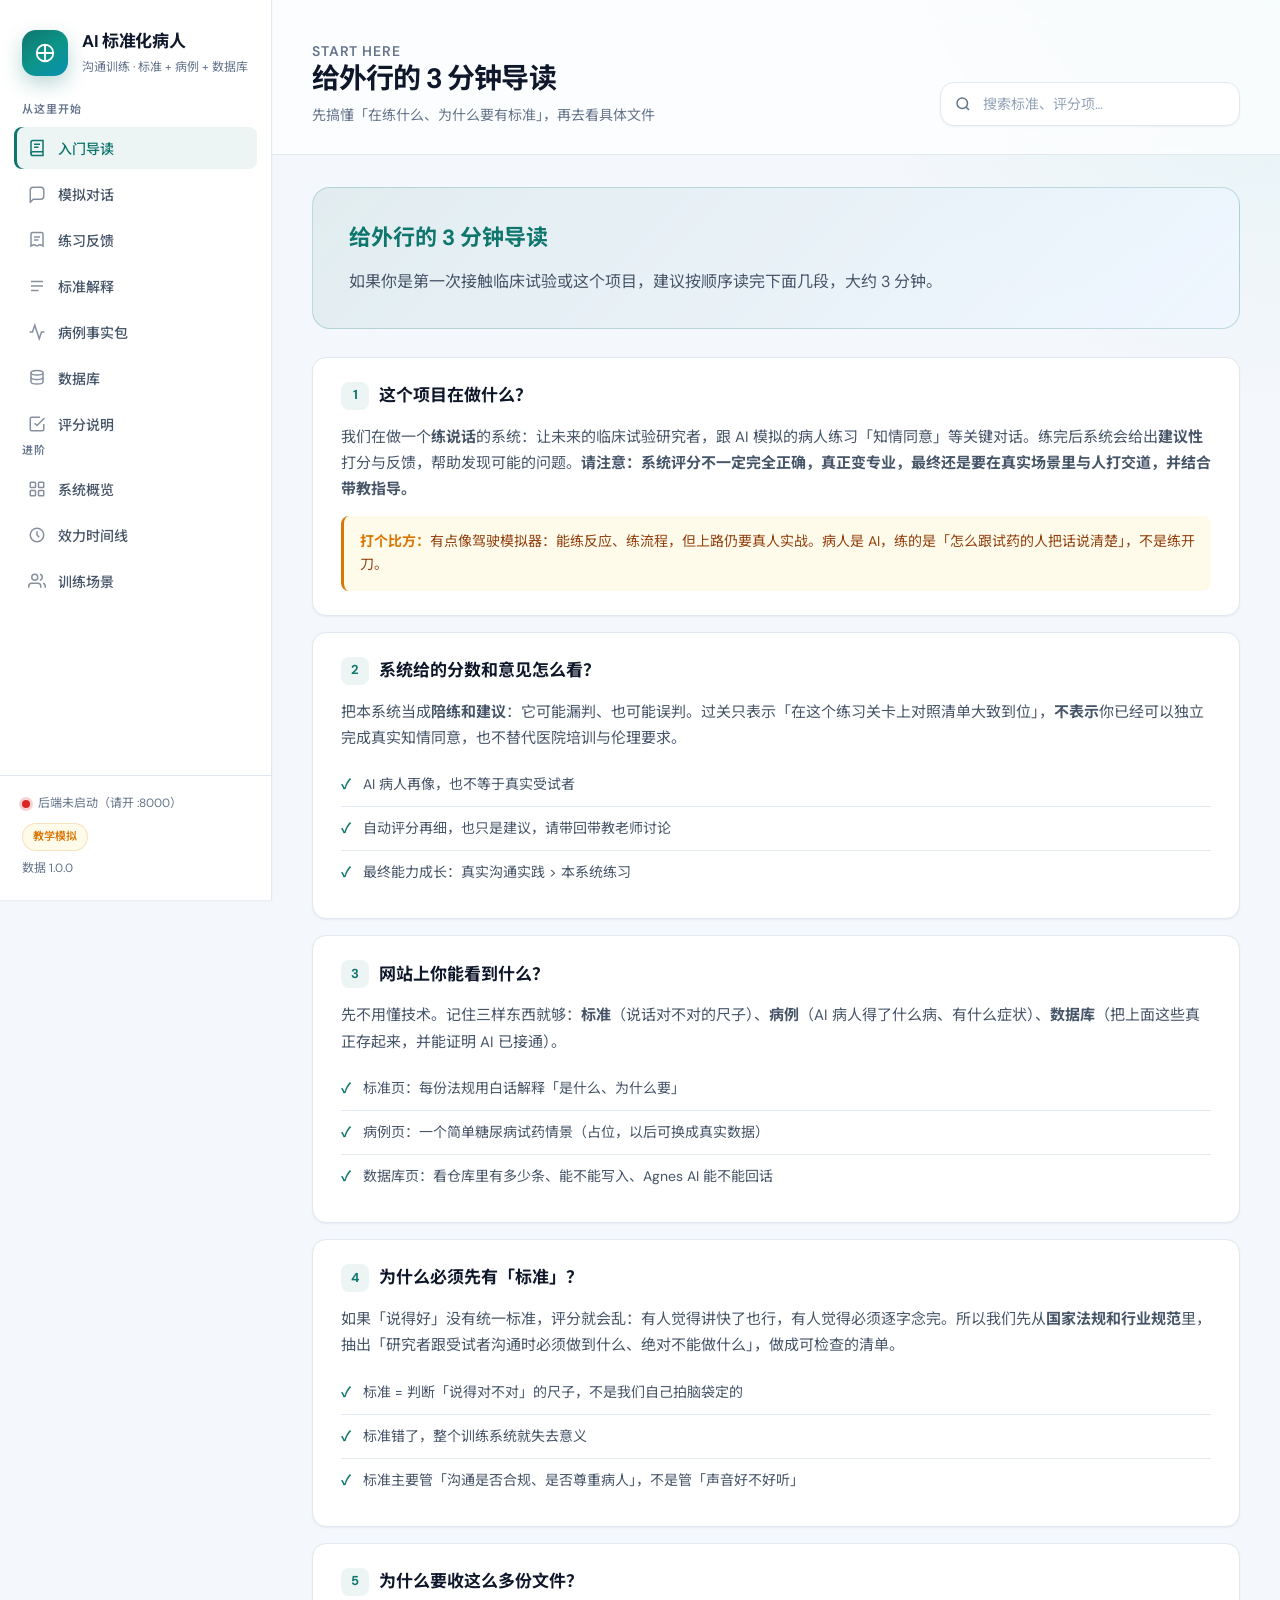
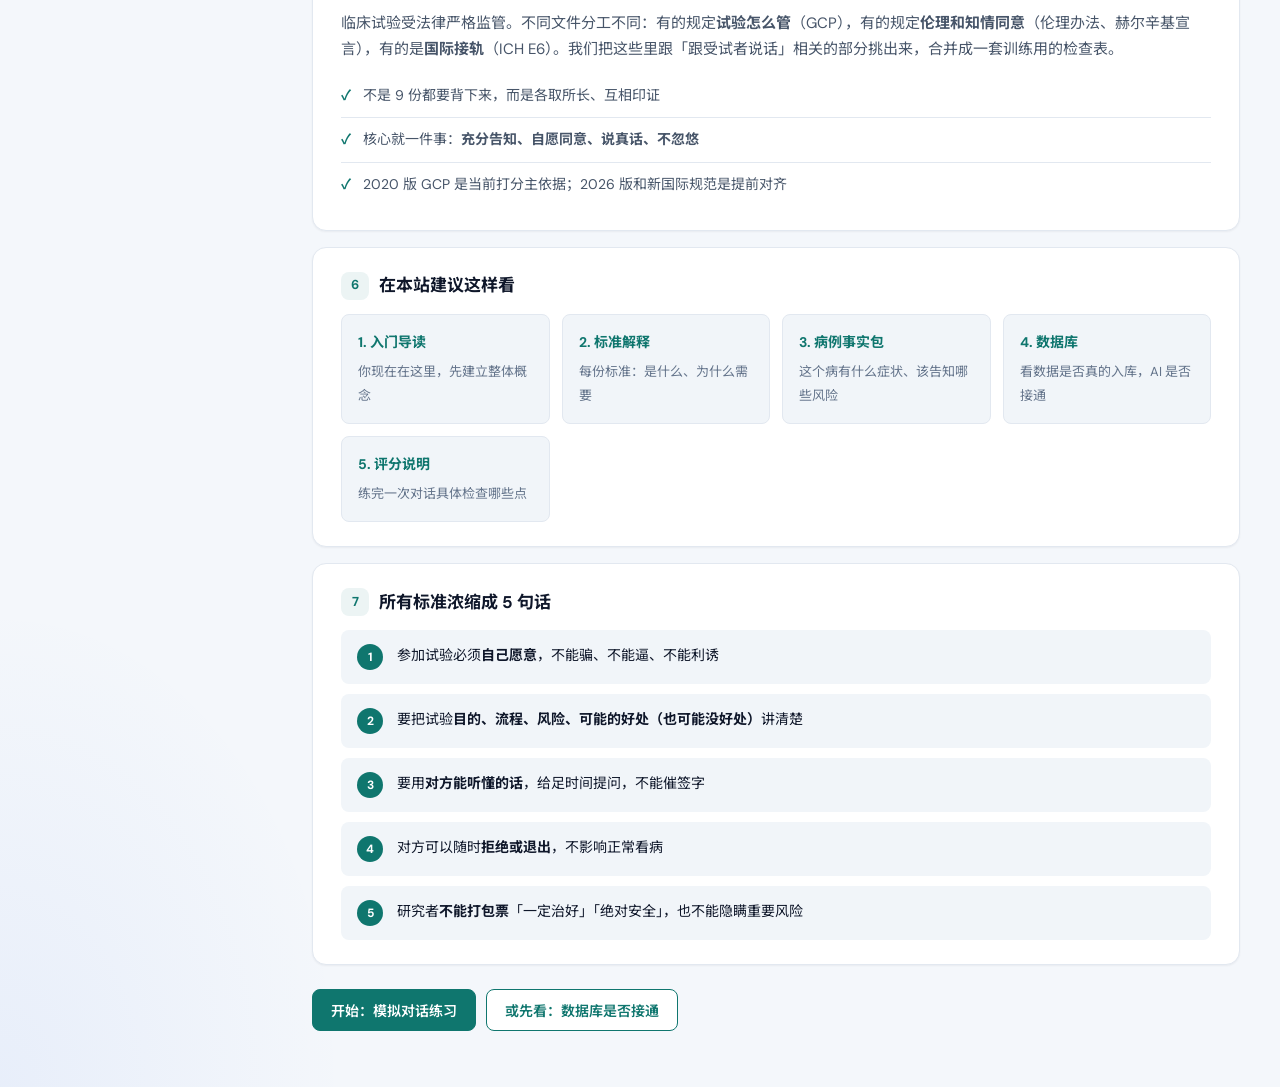
==== web/index.html @ b538d77a "Initial commit: AI SP training system with strict GitCode CI gates. Include standards/case/scoring/A" ====
<!DOCTYPE html>
<html lang="zh-CN">
<head>
  <meta charset="UTF-8" />
  <meta name="viewport" content="width=device-width, initial-scale=1.0" />
  <title>AI 标准化病人 · 沟通训练底座</title>
  <link rel="preconnect" href="https://fonts.googleapis.com" />
  <link rel="preconnect" href="https://fonts.gstatic.com" crossorigin />
  <link href="https://fonts.googleapis.com/css2?family=DM+Sans:ital,opsz,wght@0,9..40,400;0,9..40,500;0,9..40,600;0,9..40,700;1,9..40,400&family=Noto+Sans+SC:wght@400;500;600;700&display=swap" rel="stylesheet" />
  <link rel="stylesheet" href="css/main.css" />
</head>
<body>
  <div class="app">
    <aside class="sidebar">
      <div class="brand">
        <div class="brand-mark" aria-hidden="true">
          <svg viewBox="0 0 24 24" fill="none" stroke="currentColor" stroke-width="2">
            <path d="M12 3v18M3 12h18"/><circle cx="12" cy="12" r="9"/>
          </svg>
        </div>
        <div class="brand-text">
          <h1>AI 标准化病人</h1>
          <p>沟通训练 · 标准 + 病例 + 数据库</p>
        </div>
      </div>

      <p class="nav-label">从这里开始</p>
      <nav class="nav" id="nav"></nav>
      <p class="nav-label nav-label-secondary">进阶</p>
      <nav class="nav nav-secondary" id="nav-advanced"></nav>

      <footer class="sidebar-foot">
        <div class="conn-status" id="conn-status" title="后端与数据库连接状态">
          <span class="conn-dot"></span>
          <span class="conn-text">检测中…</span>
        </div>
        <div class="foot-badge">教学模拟</div>
        <small id="data-version">数据 v—</small>
      </footer>
    </aside>

    <main class="main">
      <header class="topbar">
        <div class="topbar-intro">
          <p class="eyebrow" id="page-eyebrow">Standard Registry</p>
          <h2 id="page-title">概览</h2>
          <p id="page-desc">药物临床试验研究者沟通标准可视化平台</p>
        </div>
        <div class="search-box">
          <svg class="search-icon" viewBox="0 0 24 24" fill="none" stroke="currentColor" stroke-width="2"><circle cx="11" cy="11" r="7"/><path d="m20 20-3.5-3.5"/></svg>
          <input type="search" id="global-search" placeholder="搜索标准、评分项…" autocomplete="off" />
        </div>
      </header>

      <div id="view" class="view"></div>
    </main>
  </div>

  <div id="modal" class="modal hidden" aria-hidden="true">
    <div class="modal-backdrop" data-close></div>
    <div class="modal-panel" role="dialog" aria-modal="true">
      <button class="modal-close" data-close aria-label="关闭">
        <svg viewBox="0 0 24 24" fill="none" stroke="currentColor" stroke-width="2"><path d="M6 6l12 12M18 6 6 18"/></svg>
      </button>
      <div id="modal-body"></div>
    </div>
  </div>

  <script type="module" src="js/app.js"></script>
</body>
</html>
---- web/css/main.css ----
:root {
  --bg: #f4f7fb;
  --bg-accent: #e8f4f2;
  --surface: #ffffff;
  --surface-hover: #f8fafc;
  --surface-muted: #f1f5f9;
  --border: #e2e8f0;
  --border-strong: #cbd5e1;
  --text: #0f172a;
  --text-secondary: #475569;
  --muted: #64748b;
  --primary: #0f766e;
  --primary-light: #14b8a6;
  --primary-soft: rgba(15, 118, 110, 0.08);
  --primary-border: rgba(15, 118, 110, 0.22);
  --green: #059669;
  --green-soft: #ecfdf5;
  --amber: #d97706;
  --amber-soft: #fffbeb;
  --red: #dc2626;
  --red-soft: #fef2f2;
  --blue: #2563eb;
  --blue-soft: #eff6ff;
  --purple: #7c3aed;
  --radius-sm: 8px;
  --radius: 14px;
  --radius-lg: 18px;
  --shadow-sm: 0 1px 2px rgba(15, 23, 42, 0.05);
  --shadow: 0 4px 24px rgba(15, 23, 42, 0.06);
  --shadow-lg: 0 20px 50px rgba(15, 23, 42, 0.12);
  --sidebar-w: 272px;
  --font: "DM Sans", "Noto Sans SC", "PingFang SC", "Microsoft YaHei", sans-serif;
  --mono: "SF Mono", "Cascadia Code", Consolas, monospace;
  --transition: 0.18s ease;
}

*, *::before, *::after { box-sizing: border-box; }

html { scroll-behavior: smooth; }

body {
  margin: 0;
  min-height: 100vh;
  font-family: var(--font);
  font-size: 15px;
  line-height: 1.6;
  color: var(--text);
  background:
    radial-gradient(ellipse 80% 50% at 100% -10%, rgba(20, 184, 166, 0.12), transparent 50%),
    radial-gradient(ellipse 60% 40% at 0% 100%, rgba(37, 99, 235, 0.06), transparent 45%),
    var(--bg);
  -webkit-font-smoothing: antialiased;
}

a {
  color: var(--primary);
  text-decoration: none;
  font-weight: 500;
  transition: color var(--transition);
}

a:hover { color: var(--primary-light); text-decoration: underline; }

code {
  font-family: var(--mono);
  font-size: 0.85em;
  padding: 2px 7px;
  border-radius: 6px;
  background: var(--surface-muted);
  color: var(--primary);
  border: 1px solid var(--border);
}

.app { display: flex; min-height: 100vh; }

/* ── Sidebar ── */
.sidebar {
  width: var(--sidebar-w);
  background: var(--surface);
  border-right: 1px solid var(--border);
  display: flex;
  flex-direction: column;
  position: fixed;
  inset: 0 auto 0 0;
  z-index: 20;
  box-shadow: var(--shadow-sm);
}

.brand {
  display: flex;
  gap: 14px;
  align-items: center;
  padding: 28px 22px 24px;
}

.brand-mark {
  width: 46px;
  height: 46px;
  border-radius: 14px;
  background: linear-gradient(145deg, var(--primary) 0%, #0d9488 50%, #0891b2 100%);
  color: #fff;
  display: grid;
  place-items: center;
  box-shadow: 0 8px 20px rgba(15, 118, 110, 0.28);
  flex-shrink: 0;
}

.brand-mark svg { width: 22px; height: 22px; }

.brand-text h1 {
  margin: 0;
  font-size: 17px;
  font-weight: 700;
  letter-spacing: -0.02em;
  color: var(--text);
}

.brand-text p {
  margin: 3px 0 0;
  font-size: 12px;
  color: var(--muted);
}

.nav-label {
  margin: 0 22px 8px;
  font-size: 11px;
  font-weight: 600;
  letter-spacing: 0.08em;
  text-transform: uppercase;
  color: var(--muted);
}

.nav {
  flex: 1;
  padding: 0 14px;
  overflow-y: auto;
}

.nav-btn {
  width: 100%;
  text-align: left;
  border: none;
  background: transparent;
  color: var(--text-secondary);
  padding: 11px 14px;
  border-radius: var(--radius-sm);
  cursor: pointer;
  font-size: 14px;
  font-weight: 500;
  margin-bottom: 4px;
  display: flex;
  align-items: center;
  gap: 12px;
  font-family: inherit;
  transition: background var(--transition), color var(--transition), box-shadow var(--transition);
}

.nav-btn svg {
  width: 18px;
  height: 18px;
  flex-shrink: 0;
  opacity: 0.65;
}

.nav-btn:hover {
  background: var(--surface-muted);
  color: var(--text);
}

.nav-btn.active {
  background: var(--primary-soft);
  color: var(--primary);
  box-shadow: inset 3px 0 0 var(--primary);
}

.nav-btn.active svg { opacity: 1; stroke: var(--primary); }

.sidebar-foot {
  padding: 18px 22px 22px;
  border-top: 1px solid var(--border);
}

.foot-badge {
  display: inline-block;
  font-size: 11px;
  font-weight: 600;
  padding: 4px 10px;
  border-radius: 999px;
  background: var(--amber-soft);
  color: var(--amber);
  border: 1px solid rgba(217, 119, 6, 0.2);
  margin-bottom: 8px;
}

.sidebar-foot small {
  display: block;
  color: var(--muted);
  font-size: 12px;
}

/* ── Main ── */
.main {
  margin-left: var(--sidebar-w);
  flex: 1;
  min-width: 0;
}

.topbar {
  padding: 32px 40px 28px;
  display: flex;
  justify-content: space-between;
  align-items: flex-end;
  gap: 32px;
  border-bottom: 1px solid var(--border);
  background: rgba(255, 255, 255, 0.72);
  backdrop-filter: blur(12px);
  position: sticky;
  top: 0;
  z-index: 10;
}

.eyebrow {
  margin: 0 0 6px;
  font-size: 12px;
  font-weight: 600;
  letter-spacing: 0.06em;
  text-transform: uppercase;
  color: var(--primary);
}

.topbar h2 {
  margin: 0;
  font-size: 28px;
  font-weight: 700;
  letter-spacing: -0.03em;
  line-height: 1.2;
}

.topbar p {
  margin: 8px 0 0;
  color: var(--muted);
  font-size: 14px;
  max-width: 520px;
}

.search-box {
  position: relative;
  flex-shrink: 0;
}

.search-icon {
  position: absolute;
  left: 14px;
  top: 50%;
  transform: translateY(-50%);
  width: 18px;
  height: 18px;
  color: var(--muted);
  pointer-events: none;
}

#global-search {
  width: 300px;
  padding: 12px 14px 12px 42px;
  border-radius: var(--radius);
  border: 1px solid var(--border);
  background: var(--surface);
  color: var(--text);
  font-size: 14px;
  font-family: inherit;
  box-shadow: var(--shadow-sm);
  transition: border-color var(--transition), box-shadow var(--transition);
}

#global-search:focus {
  outline: none;
  border-color: var(--primary-border);
  box-shadow: 0 0 0 3px var(--primary-soft);
}

#global-search::placeholder { color: #94a3b8; }

.view {
  padding: 32px 40px 56px;
  animation: fadeIn 0.35s ease;
}

@keyframes fadeIn {
  from { opacity: 0; transform: translateY(6px); }
  to { opacity: 1; transform: translateY(0); }
}

/* ── Stats ── */
.stats-grid {
  display: grid;
  grid-template-columns: repeat(4, 1fr);
  gap: 18px;
  margin-bottom: 36px;
}

.stat-card {
  background: var(--surface);
  border: 1px solid var(--border);
  border-radius: var(--radius);
  padding: 22px 22px 20px;
  box-shadow: var(--shadow-sm);
  position: relative;
  overflow: hidden;
  transition: transform var(--transition), box-shadow var(--transition);
}

.stat-card:hover {
  transform: translateY(-2px);
  box-shadow: var(--shadow);
}

.stat-card::before {
  content: "";
  position: absolute;
  top: 0;
  left: 0;
  right: 0;
  height: 3px;
  background: linear-gradient(90deg, var(--stat-color, var(--primary)), transparent);
}

.stat-icon {
  width: 40px;
  height: 40px;
  border-radius: 10px;
  display: grid;
  place-items: center;
  margin-bottom: 14px;
  background: var(--stat-bg, var(--primary-soft));
  color: var(--stat-color, var(--primary));
}

.stat-icon svg { width: 20px; height: 20px; }

.stat-card .num {
  font-size: 34px;
  font-weight: 700;
  letter-spacing: -0.03em;
  line-height: 1;
  color: var(--text);
}

.stat-card .label {
  margin-top: 8px;
  color: var(--muted);
  font-size: 13px;
  font-weight: 500;
}

/* ── Sections ── */
.section-head {
  display: flex;
  align-items: center;
  justify-content: space-between;
  margin: 36px 0 18px;
  padding-bottom: 12px;
  border-bottom: 1px solid var(--border);
}

.section-title {
  margin: 0;
  font-size: 18px;
  font-weight: 700;
  letter-spacing: -0.02em;
}

.section-sub {
  font-size: 13px;
  color: var(--muted);
}

/* ── Filters ── */
.filters {
  display: flex;
  flex-wrap: wrap;
  gap: 8px;
  margin-bottom: 22px;
}

.chip {
  padding: 8px 16px;
  border-radius: 999px;
  border: 1px solid var(--border);
  background: var(--surface);
  color: var(--text-secondary);
  font-size: 13px;
  font-weight: 500;
  cursor: pointer;
  font-family: inherit;
  transition: all var(--transition);
  box-shadow: var(--shadow-sm);
}

.chip:hover {
  border-color: var(--border-strong);
  color: var(--text);
}

.chip.active {
  border-color: var(--primary);
  color: var(--primary);
  background: var(--primary-soft);
  box-shadow: 0 0 0 1px var(--primary-border);
}

/* ── Cards ── */
.cards-grid {
  display: grid;
  grid-template-columns: repeat(auto-fill, minmax(320px, 1fr));
  gap: 18px;
}

.card {
  background: var(--surface);
  border: 1px solid var(--border);
  border-radius: var(--radius);
  padding: 0;
  cursor: pointer;
  overflow: hidden;
  box-shadow: var(--shadow-sm);
  transition: transform var(--transition), box-shadow var(--transition), border-color var(--transition);
}

.card:hover {
  transform: translateY(-3px);
  box-shadow: var(--shadow);
  border-color: var(--primary-border);
}

.card-accent {
  height: 4px;
  background: var(--cat-color, var(--primary));
}

.card-body { padding: 20px 22px 22px; }

.card-head {
  display: flex;
  justify-content: space-between;
  align-items: flex-start;
  gap: 12px;
  margin-bottom: 10px;
}

.card h3 {
  margin: 0;
  font-size: 17px;
  font-weight: 700;
  letter-spacing: -0.02em;
  line-height: 1.35;
}

.card-meta {
  font-size: 13px;
  color: var(--muted);
  line-height: 1.65;
}

.card-role {
  margin-top: 14px;
  padding-top: 14px;
  border-top: 1px dashed var(--border);
  font-size: 13px;
  line-height: 1.65;
  color: var(--text-secondary);
}

.tag-row {
  display: flex;
  flex-wrap: wrap;
  gap: 6px;
  margin-top: 14px;
}

.tag {
  font-size: 11px;
  font-weight: 600;
  padding: 4px 10px;
  border-radius: 6px;
  background: var(--surface-muted);
  color: var(--text-secondary);
  border: 1px solid var(--border);
}

.tag-cat {
  background: color-mix(in srgb, var(--cat-color, var(--primary)) 10%, white);
  color: var(--cat-color, var(--primary));
  border-color: color-mix(in srgb, var(--cat-color, var(--primary)) 25%, white);
}

.tag-clickable {
  cursor: pointer;
  transition: background var(--transition);
}

.tag-clickable:hover {
  background: var(--primary-soft);
  color: var(--primary);
  border-color: var(--primary-border);
}

/* ── Badges ── */
.badge {
  display: inline-flex;
  align-items: center;
  gap: 5px;
  font-size: 11px;
  font-weight: 600;
  padding: 4px 10px;
  border-radius: 999px;
  white-space: nowrap;
  border: 1px solid transparent;
}

.badge::before {
  content: "";
  width: 6px;
  height: 6px;
  border-radius: 50%;
  background: currentColor;
}

.badge-active { background: var(--green-soft); color: var(--green); border-color: rgba(5, 150, 105, 0.2); }
.badge-upcoming { background: var(--amber-soft); color: var(--amber); border-color: rgba(217, 119, 6, 0.2); }
.badge-reference { background: var(--surface-muted); color: var(--muted); border-color: var(--border); }

/* ── Architecture blocks ── */
.arch-grid {
  display: grid;
  grid-template-columns: 1fr 1fr;
  gap: 18px;
  margin-bottom: 8px;
}

.arch-block {
  background: var(--surface);
  border: 1px solid var(--border);
  border-radius: var(--radius);
  padding: 22px 24px;
  box-shadow: var(--shadow-sm);
}

.arch-block h4 {
  margin: 0 0 14px;
  font-size: 14px;
  font-weight: 700;
  color: var(--primary);
  display: flex;
  align-items: center;
  gap: 8px;
}

.arch-block ul {
  margin: 0;
  padding: 0;
  list-style: none;
}

.arch-block li {
  position: relative;
  padding: 8px 0 8px 18px;
  font-size: 13px;
  color: var(--text-secondary);
  border-bottom: 1px solid var(--border);
}

.arch-block li:last-child { border-bottom: none; }

.arch-block li::before {
  content: "";
  position: absolute;
  left: 0;
  top: 15px;
  width: 6px;
  height: 6px;
  border-radius: 2px;
  background: var(--primary-light);
}

.flow-banner {
  grid-column: 1 / -1;
  text-align: center;
  padding: 16px 24px;
  border-radius: var(--radius);
  background: linear-gradient(90deg, var(--primary-soft), var(--blue-soft));
  border: 1px solid var(--primary-border);
  font-size: 14px;
  font-weight: 600;
  color: var(--primary);
  letter-spacing: 0.02em;
}

/* ── Timeline ── */
.timeline {
  position: relative;
  padding-left: 32px;
  max-width: 720px;
}

.timeline::before {
  content: "";
  position: absolute;
  left: 11px;
  top: 12px;
  bottom: 12px;
  width: 2px;
  background: linear-gradient(180deg, var(--primary-light), var(--border));
  border-radius: 2px;
}

.timeline-item {
  position: relative;
  margin-bottom: 16px;
  padding: 18px 22px;
  background: var(--surface);
  border: 1px solid var(--border);
  border-radius: var(--radius);
  box-shadow: var(--shadow-sm);
  cursor: pointer;
  transition: all var(--transition);
}

.timeline-item:hover {
  border-color: var(--primary-border);
  box-shadow: var(--shadow);
}

.timeline-item::before {
  content: "";
  position: absolute;
  left: -27px;
  top: 22px;
  width: 12px;
  height: 12px;
  border-radius: 50%;
  background: var(--surface);
  border: 3px solid var(--primary);
  box-shadow: 0 0 0 3px var(--primary-soft);
}

.timeline-date {
  font-size: 12px;
  font-weight: 700;
  color: var(--primary);
  letter-spacing: 0.04em;
  margin-bottom: 4px;
}

.timeline-item strong {
  font-size: 15px;
  font-weight: 700;
}

.timeline-item p {
  margin: 8px 0 0;
  color: var(--muted);
  font-size: 13px;
  line-height: 1.55;
}

/* ── Tables ── */
.table-wrap {
  overflow: hidden;
  border: 1px solid var(--border);
  border-radius: var(--radius);
  background: var(--surface);
  box-shadow: var(--shadow-sm);
}

.table-scroll { overflow-x: auto; }

table {
  width: 100%;
  border-collapse: collapse;
  font-size: 13px;
}

th, td {
  padding: 14px 16px;
  text-align: left;
  border-bottom: 1px solid var(--border);
  vertical-align: top;
}

th {
  background: var(--surface-muted);
  color: var(--muted);
  font-weight: 600;
  font-size: 12px;
  letter-spacing: 0.03em;
  text-transform: uppercase;
  position: sticky;
  top: 0;
  z-index: 1;
}

tbody tr { transition: background var(--transition); }
tbody tr:hover td { background: var(--primary-soft); }
tbody tr:last-child td { border-bottom: none; }

.pill {
  display: inline-block;
  font-size: 11px;
  font-weight: 600;
  padding: 3px 9px;
  border-radius: 6px;
}

.pill-process { background: var(--blue-soft); color: var(--blue); }
.pill-content { background: var(--green-soft); color: var(--green); }
.pill-prohibition { background: var(--red-soft); color: var(--red); }

.layer-L1 { color: var(--red); font-weight: 700; }
.layer-L2 { color: var(--blue); font-weight: 600; }
.layer-L3 { color: var(--muted); }

.hard-fail {
  display: inline-block;
  font-size: 10px;
  font-weight: 700;
  padding: 2px 7px;
  border-radius: 4px;
  background: var(--red-soft);
  color: var(--red);
  border: 1px solid rgba(220, 38, 38, 0.2);
  margin-left: 6px;
  vertical-align: middle;
}

/* ── Modal ── */
.modal {
  position: fixed;
  inset: 0;
  z-index: 100;
  display: flex;
  align-items: center;
  justify-content: center;
  padding: 24px;
}

.modal.hidden { display: none; }

.modal-backdrop {
  position: absolute;
  inset: 0;
  background: rgba(15, 23, 42, 0.45);
  backdrop-filter: blur(4px);
  animation: fadeIn 0.2s ease;
}

.modal-panel {
  position: relative;
  background: var(--surface);
  border: 1px solid var(--border);
  border-radius: var(--radius-lg);
  max-width: 680px;
  width: 100%;
  max-height: 88vh;
  overflow-y: auto;
  padding: 0;
  box-shadow: var(--shadow-lg);
  animation: modalIn 0.28s cubic-bezier(0.16, 1, 0.3, 1);
}

@keyframes modalIn {
  from { opacity: 0; transform: scale(0.96) translateY(12px); }
  to { opacity: 1; transform: scale(1) translateY(0); }
}

.modal-header {
  padding: 28px 28px 20px;
  border-bottom: 1px solid var(--border);
  background: linear-gradient(180deg, var(--surface-muted) 0%, var(--surface) 100%);
}

.modal-header h2 {
  margin: 0 0 8px;
  font-size: 22px;
  font-weight: 700;
  letter-spacing: -0.02em;
  padding-right: 32px;
}

.modal-header .sub {
  margin: 0 0 14px;
  color: var(--muted);
  font-size: 14px;
}

.modal-badges { display: flex; flex-wrap: wrap; gap: 8px; }

.modal-body-inner { padding: 24px 28px 28px; }

.modal-close {
  position: absolute;
  top: 16px;
  right: 16px;
  width: 36px;
  height: 36px;
  border: 1px solid var(--border);
  border-radius: 10px;
  background: var(--surface);
  color: var(--muted);
  cursor: pointer;
  display: grid;
  place-items: center;
  transition: all var(--transition);
  z-index: 2;
}

.modal-close:hover {
  background: var(--red-soft);
  color: var(--red);
  border-color: rgba(220, 38, 38, 0.2);
}

.modal-close svg { width: 18px; height: 18px; }

.detail-block { margin-bottom: 22px; }
.detail-block:last-child { margin-bottom: 0; }

.detail-block h4 {
  margin: 0 0 10px;
  font-size: 11px;
  font-weight: 700;
  color: var(--muted);
  letter-spacing: 0.08em;
  text-transform: uppercase;
}

.detail-block p {
  margin: 0;
  color: var(--text-secondary);
  font-size: 14px;
  line-height: 1.65;
}

.link-list { list-style: none; padding: 0; margin: 0; }

.link-list li {
  margin-bottom: 8px;
  padding: 10px 14px;
  background: var(--surface-muted);
  border-radius: var(--radius-sm);
  border: 1px solid var(--border);
  transition: border-color var(--transition);
}

.link-list li:hover { border-color: var(--primary-border); }

.clause-list { list-style: none; padding: 0; margin: 0; }

.clause-list li {
  padding: 12px 14px;
  background: var(--surface-muted);
  border-radius: var(--radius-sm);
  margin-bottom: 8px;
  font-size: 13px;
  line-height: 1.6;
  border-left: 3px solid var(--primary);
}

.clause-list strong {
  color: var(--primary);
  font-weight: 700;
}

.empty {
  text-align: center;
  padding: 64px 24px;
  color: var(--muted);
  background: var(--surface);
  border: 1px dashed var(--border);
  border-radius: var(--radius);
}

.empty-icon {
  width: 48px;
  height: 48px;
  margin: 0 auto 16px;
  color: var(--border-strong);
}

/* ── Scene cards ── */
.scene-card { cursor: default; }
.scene-card .card-body { padding-top: 18px; }
.scene-code {
  font-size: 12px;
  font-weight: 700;
  color: var(--primary);
  letter-spacing: 0.06em;
  margin-bottom: 4px;
}

/* ── Guide / 外行导读 ── */
.guide-hero {
  background: linear-gradient(135deg, var(--primary-soft) 0%, var(--blue-soft) 100%);
  border: 1px solid var(--primary-border);
  border-radius: var(--radius-lg);
  padding: 32px 36px;
  margin-bottom: 28px;
}

.guide-hero h3 {
  margin: 0 0 12px;
  font-size: 22px;
  font-weight: 700;
  color: var(--primary);
}

.guide-hero p {
  margin: 0;
  font-size: 16px;
  line-height: 1.75;
  color: var(--text-secondary);
  max-width: 720px;
}

.guide-section {
  background: var(--surface);
  border: 1px solid var(--border);
  border-radius: var(--radius);
  padding: 24px 28px;
  margin-bottom: 16px;
  box-shadow: var(--shadow-sm);
}

.guide-section h3 {
  margin: 0 0 14px;
  font-size: 17px;
  font-weight: 700;
  display: flex;
  align-items: center;
  gap: 10px;
}

.guide-num {
  width: 28px;
  height: 28px;
  border-radius: 8px;
  background: var(--primary-soft);
  color: var(--primary);
  font-size: 13px;
  font-weight: 700;
  display: grid;
  place-items: center;
  flex-shrink: 0;
}

.guide-section p {
  margin: 0 0 12px;
  color: var(--text-secondary);
  line-height: 1.75;
  font-size: 15px;
}

.guide-analogy {
  margin-top: 14px;
  padding: 14px 16px;
  background: var(--amber-soft);
  border-radius: var(--radius-sm);
  border-left: 3px solid var(--amber);
  font-size: 14px;
  color: #92400e;
  line-height: 1.65;
}

.guide-analogy strong { color: var(--amber); }

.guide-list {
  margin: 12px 0 0;
  padding: 0;
  list-style: none;
}

.guide-list li {
  position: relative;
  padding: 10px 0 10px 22px;
  border-bottom: 1px solid var(--border);
  font-size: 14px;
  line-height: 1.65;
  color: var(--text-secondary);
}

.guide-list li:last-child { border-bottom: none; }

.guide-list li::before {
  content: "✓";
  position: absolute;
  left: 0;
  color: var(--primary);
  font-weight: 700;
}

.guide-steps {
  display: grid;
  grid-template-columns: repeat(auto-fit, minmax(200px, 1fr));
  gap: 12px;
  margin-top: 8px;
}

.guide-step {
  padding: 16px;
  background: var(--surface-muted);
  border-radius: var(--radius-sm);
  border: 1px solid var(--border);
}

.guide-step strong {
  display: block;
  font-size: 14px;
  color: var(--primary);
  margin-bottom: 6px;
}

.guide-step span {
  font-size: 13px;
  color: var(--muted);
  line-height: 1.55;
}

.core-rules {
  display: grid;
  gap: 10px;
}

.core-rule {
  display: flex;
  gap: 14px;
  padding: 14px 16px;
  background: var(--surface-muted);
  border-radius: var(--radius-sm);
  align-items: flex-start;
}

.core-rule-num {
  width: 26px;
  height: 26px;
  border-radius: 50%;
  background: var(--primary);
  color: #fff;
  font-size: 12px;
  font-weight: 700;
  display: grid;
  place-items: center;
  flex-shrink: 0;
}

.core-rule p {
  margin: 0;
  font-size: 14px;
  line-height: 1.65;
  color: var(--text);
}

.guide-cta {
  display: flex;
  flex-wrap: wrap;
  gap: 10px;
  margin-top: 24px;
}

.guide-cta button {
  padding: 10px 18px;
  border-radius: var(--radius-sm);
  border: 1px solid var(--primary);
  background: var(--primary);
  color: #fff;
  font-size: 14px;
  font-weight: 600;
  cursor: pointer;
  font-family: inherit;
}

.guide-cta button.secondary {
  background: var(--surface);
  color: var(--primary);
}

/* ── 标准外行解释块 ── */
.explain-box {
  background: var(--primary-soft);
  border: 1px solid var(--primary-border);
  border-radius: var(--radius-sm);
  padding: 14px 16px;
  margin-bottom: 14px;
}

.explain-box-label {
  font-size: 11px;
  font-weight: 700;
  letter-spacing: 0.06em;
  text-transform: uppercase;
  color: var(--primary);
  margin-bottom: 6px;
}

.explain-box p {
  margin: 0;
  font-size: 14px;
  line-height: 1.65;
  color: var(--text);
}

.card-lay {
  font-size: 15px;
  line-height: 1.65;
  color: var(--text);
  margin-bottom: 12px;
  font-weight: 500;
}

.card-why {
  font-size: 13px;
  line-height: 1.6;
  color: var(--muted);
  padding: 12px 14px;
  background: var(--surface-muted);
  border-radius: var(--radius-sm);
  margin-bottom: 12px;
}

.card-why strong {
  color: var(--text-secondary);
  font-weight: 600;
}

.card-project {
  font-size: 13px;
  line-height: 1.6;
  color: var(--primary);
  padding: 10px 14px;
  background: var(--primary-soft);
  border-radius: var(--radius-sm);
  margin-bottom: 12px;
}

.detail-section {
  margin-bottom: 24px;
  padding-bottom: 24px;
  border-bottom: 1px solid var(--border);
}

.detail-section:last-child {
  margin-bottom: 0;
  padding-bottom: 0;
  border-bottom: none;
}

.detail-section h4 {
  margin: 0 0 12px;
  font-size: 15px;
  font-weight: 700;
  color: var(--text);
}

.detail-section.is-lay h4 { color: var(--primary); }

.detail-section.is-tech h4 {
  font-size: 11px;
  color: var(--muted);
  letter-spacing: 0.06em;
  text-transform: uppercase;
}

.point-list {
  margin: 0;
  padding: 0;
  list-style: none;
}

.point-list li {
  padding: 8px 0 8px 20px;
  position: relative;
  font-size: 14px;
  line-height: 1.65;
  color: var(--text-secondary);
  border-bottom: 1px dashed var(--border);
}

.point-list li:last-child { border-bottom: none; }

.point-list li::before {
  content: "•";
  position: absolute;
  left: 4px;
  color: var(--primary);
  font-weight: 700;
}

.rubric-lay-title {
  font-weight: 700;
  font-size: 14px;
  margin-bottom: 4px;
}

.rubric-lay-desc {
  font-size: 13px;
  color: var(--muted);
  line-height: 1.55;
}

.view-mode-bar {
  display: flex;
  align-items: center;
  flex-wrap: wrap;
  gap: 12px;
  margin-bottom: 20px;
  padding: 12px 16px;
  background: var(--surface);
  border: 1px solid var(--border);
  border-radius: var(--radius-sm);
  font-size: 13px;
  color: var(--muted);
}

.toggle-btn {
  padding: 6px 14px;
  border-radius: 999px;
  border: 1px solid var(--border);
  background: var(--surface);
  font-size: 13px;
  font-weight: 500;
  cursor: pointer;
  font-family: inherit;
  color: var(--text-secondary);
}

.toggle-btn.active {
  background: var(--primary);
  color: #fff;
  border-color: var(--primary);
}

.nav-secondary { padding-top: 0; }
.nav-label-secondary { margin-top: 8px; }

.tech-only.hidden { display: none !important; }

.conn-status {
  display: flex;
  align-items: center;
  gap: 8px;
  font-size: 12px;
  color: var(--muted);
  margin-bottom: 10px;
}

.conn-dot {
  width: 8px;
  height: 8px;
  border-radius: 50%;
  background: #94a3b8;
  flex-shrink: 0;
}

.conn-status.is-ok .conn-dot { background: #059669; box-shadow: 0 0 0 3px #05966933; }
.conn-status.is-bad .conn-dot { background: #dc2626; box-shadow: 0 0 0 3px #dc262633; }

.status-strip {
  display: flex;
  flex-wrap: wrap;
  gap: 8px;
  margin-bottom: 16px;
}

.status-pill {
  padding: 6px 12px;
  border-radius: 999px;
  font-size: 13px;
  font-weight: 600;
  background: var(--surface-muted);
  color: var(--text-secondary);
  border: 1px solid var(--border);
}

.status-pill.ok {
  background: #ecfdf5;
  color: #047857;
  border-color: #a7f3d0;
}

.status-pill.bad {
  background: #fef2f2;
  color: #b91c1c;
  border-color: #fecaca;
}

.status-pill.warn {
  background: var(--amber-soft);
  color: #92400e;
  border-color: #fcd34d;
}

.status-pill.muted {
  font-weight: 500;
  color: var(--muted);
}

.db-groups {
  display: grid;
  grid-template-columns: repeat(auto-fit, minmax(260px, 1fr));
  gap: 14px;
  margin-bottom: 24px;
}

.db-group {
  background: var(--surface);
  border: 1px solid var(--border);
  border-radius: var(--radius);
  padding: 16px 18px;
  box-shadow: var(--shadow-sm);
}

.db-group h4 {
  margin: 0 0 8px;
  font-size: 15px;
}

.db-group > p {
  margin: 0 0 12px;
  font-size: 13px;
  line-height: 1.55;
  color: var(--muted);
}

.db-group ul {
  list-style: none;
  margin: 0;
  padding: 0;
}

.db-group li {
  display: grid;
  grid-template-columns: 1fr auto;
  gap: 4px 10px;
  padding: 8px 0;
  border-top: 1px solid var(--border);
  font-size: 13px;
}

.db-group li span { color: var(--text-secondary); }
.db-group li strong {
  font-size: 16px;
  color: var(--primary);
  grid-row: 1 / span 2;
  align-self: center;
}

.db-group li code {
  grid-column: 1;
  font-size: 11px;
  color: var(--muted);
  background: transparent;
  padding: 0;
}

.action-toast {
  margin-bottom: 16px;
  padding: 12px 14px;
  background: var(--primary-soft);
  border: 1px solid var(--primary-border);
  border-radius: var(--radius-sm);
  font-size: 14px;
  line-height: 1.6;
  color: var(--text);
}

.db-raw {
  text-align: left;
  margin-top: 16px;
  font-size: 12px;
  white-space: pre-wrap;
}

/* ── 模拟对话 ── */
.practice-meta {
  display: flex;
  flex-wrap: wrap;
  gap: 8px;
  margin-bottom: 10px;
}

.practice-bio {
  font-size: 13px;
  color: var(--muted);
  line-height: 1.55;
  margin: 0 0 14px;
}

.chat-panel {
  background: var(--surface);
  border: 1px solid var(--border);
  border-radius: var(--radius);
  padding: 16px;
  max-height: 420px;
  overflow-y: auto;
  display: flex;
  flex-direction: column;
  gap: 12px;
  margin-bottom: 14px;
  box-shadow: var(--shadow-sm);
}

.chat-bubble {
  max-width: 85%;
  padding: 10px 14px;
  border-radius: 14px;
  background: var(--surface-muted);
  border: 1px solid var(--border);
}

.chat-bubble.role-trainee {
  align-self: flex-end;
  background: var(--primary-soft);
  border-color: var(--primary-border);
}

.chat-bubble.role-patient {
  align-self: flex-start;
  background: #fff;
}

.chat-bubble.role-system {
  align-self: center;
  max-width: 95%;
  background: var(--amber-soft);
  border-color: #fcd34d;
}

.chat-role {
  font-size: 11px;
  font-weight: 700;
  color: var(--muted);
  margin-bottom: 4px;
}

.chat-text {
  font-size: 14px;
  line-height: 1.65;
  white-space: pre-wrap;
}

.chat-composer textarea {
  width: 100%;
  border: 1px solid var(--border);
  border-radius: var(--radius-sm);
  padding: 12px 14px;
  font: inherit;
  resize: vertical;
  min-height: 72px;
  margin-bottom: 10px;
}

.chat-actions {
  display: flex;
  flex-wrap: wrap;
  gap: 10px;
}

.chat-actions button,
.guide-cta button {
  padding: 10px 18px;
  border-radius: var(--radius-sm);
  border: 1px solid var(--primary);
  background: var(--primary);
  color: #fff;
  font-size: 14px;
  font-weight: 600;
  cursor: pointer;
  font-family: inherit;
}

.chat-actions button.secondary,
.guide-cta button.secondary {
  background: var(--surface);
  color: var(--primary);
}

.verdict {
  display: inline-block;
  padding: 2px 8px;
  border-radius: 6px;
  font-size: 12px;
  font-weight: 700;
  text-transform: uppercase;
}

.verdict-pass { background: #ecfdf5; color: #047857; }
.verdict-fail { background: #fef2f2; color: #b91c1c; }
.verdict-uncertain { background: #fffbeb; color: #b45309; }
.verdict-skipped { background: #f1f5f9; color: #64748b; }

@media (max-width: 1100px) {
  .stats-grid { grid-template-columns: repeat(2, 1fr); }
  .arch-grid { grid-template-columns: 1fr; }
}

@media (max-width: 900px) {
  .sidebar {
    width: 100%;
    position: relative;
    height: auto;
  }
  .main { margin-left: 0; }
  .app { flex-direction: column; }
  .topbar {
    flex-direction: column;
    align-items: stretch;
    padding: 24px 20px;
  }
  #global-search { width: 100%; }
  .view { padding: 24px 20px 40px; }
  .stats-grid { grid-template-columns: 1fr 1fr; }
}

@media (max-width: 520px) {
  .stats-grid { grid-template-columns: 1fr; }
}
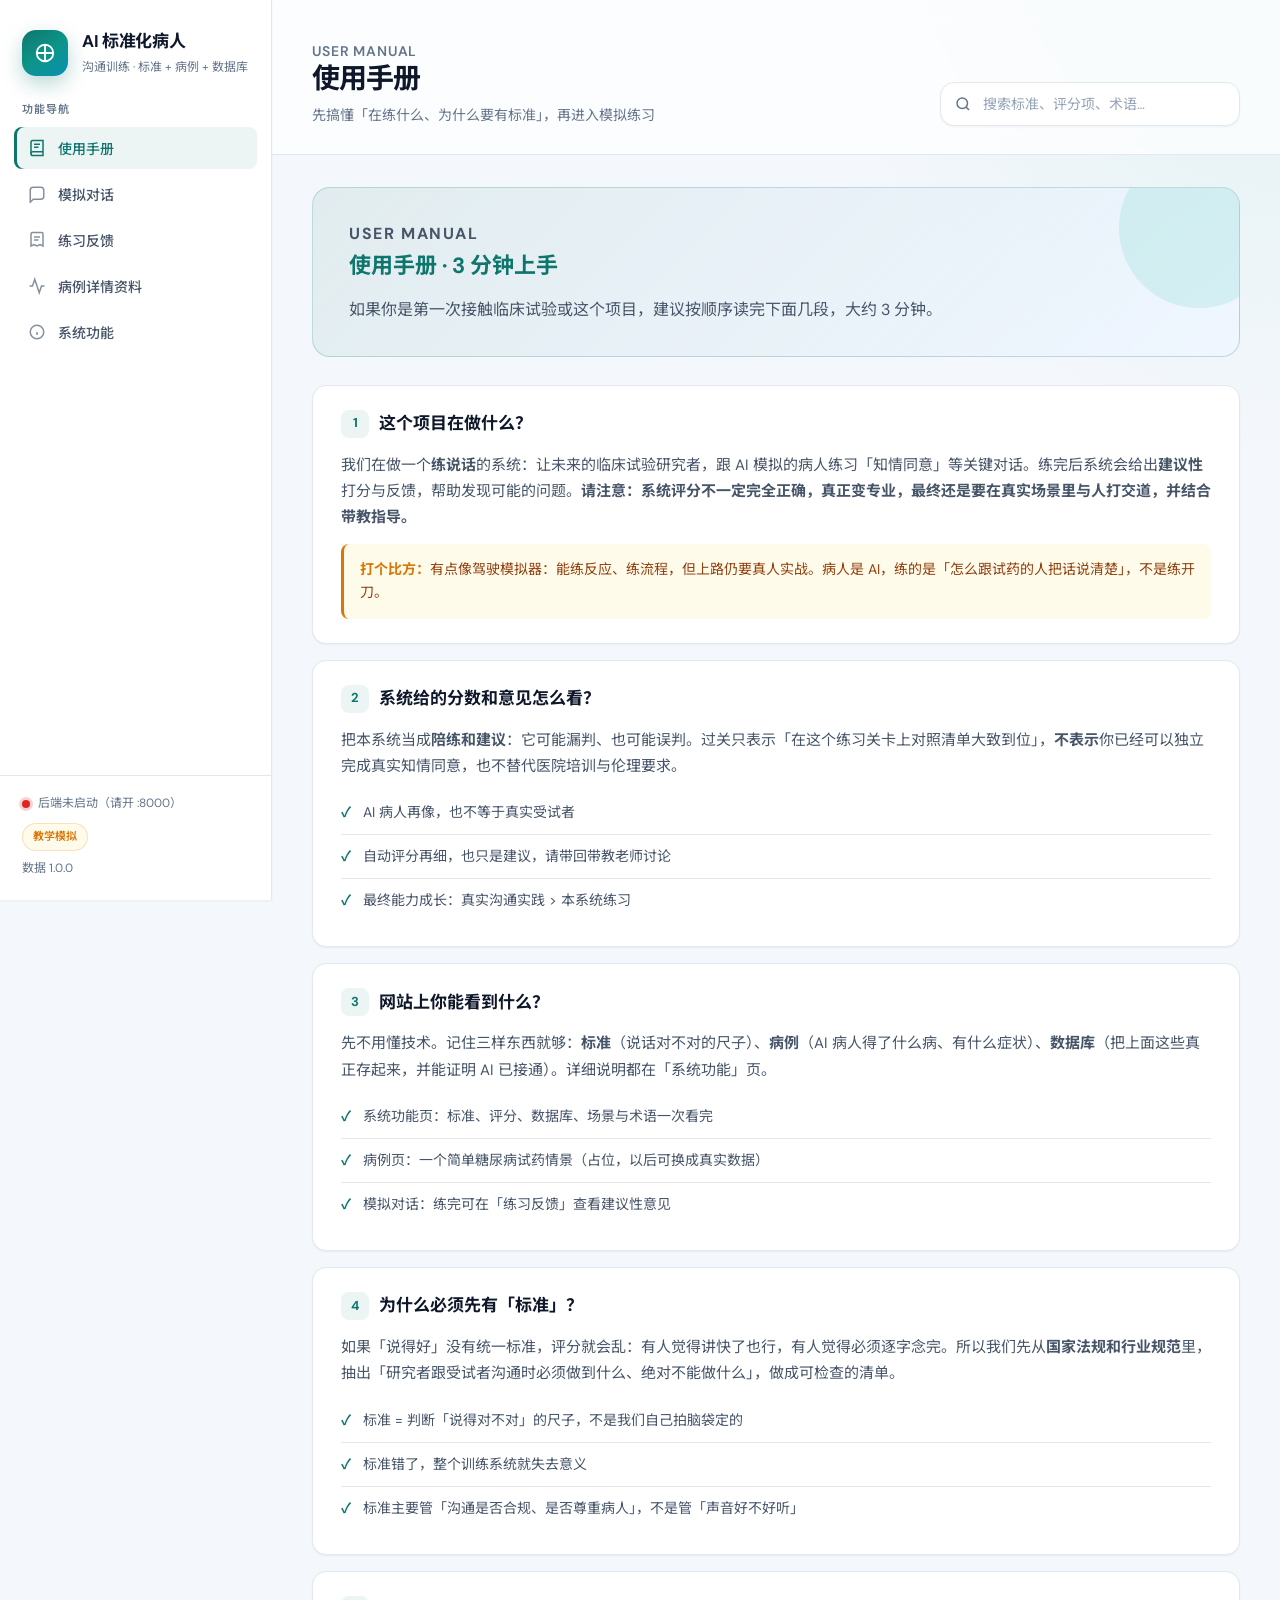
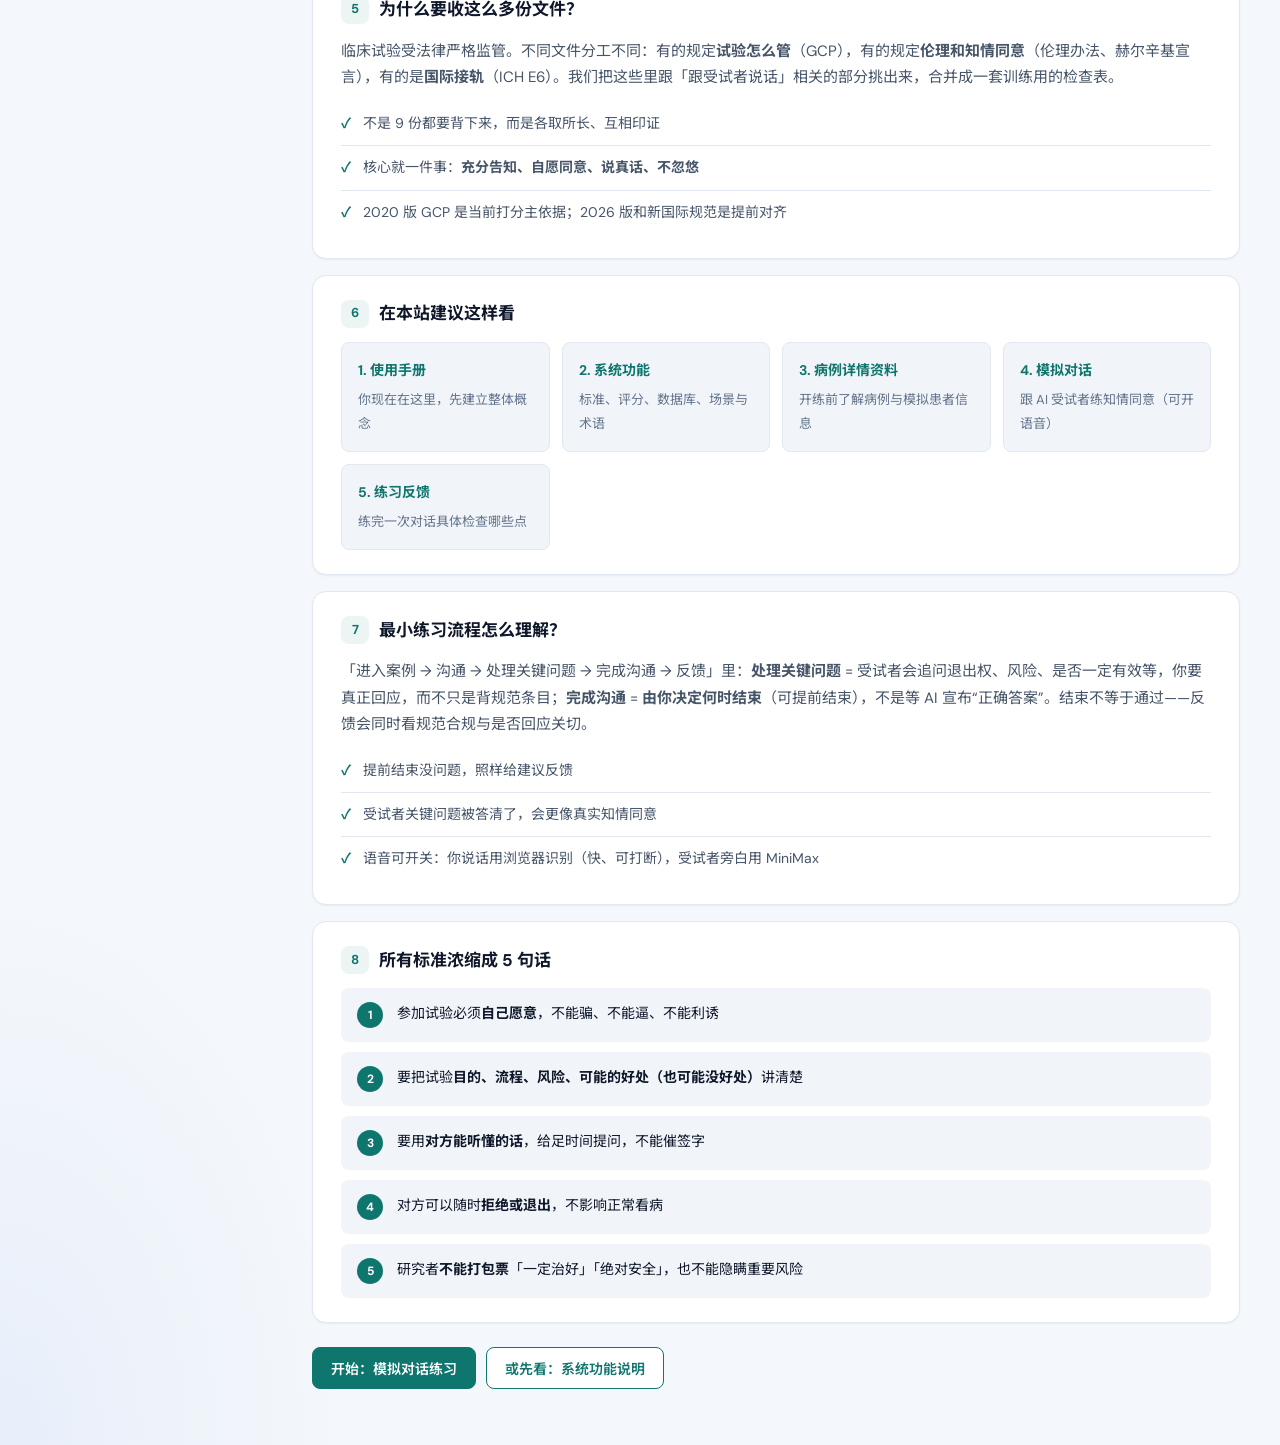
==== commit 4684f0d3: "feat: 完善练习体验、评分体系与案例数据，并补充项目文档 新增李建国/王阿姨完整案例与 0-100 分评分展示，优化练习页换受试者与参考资料抽屉，修复 AI 超时与 JSON 解析错误，并加入 A" ====
--- a/web/index.html
+++ b/web/index.html
@@ -7,7 +7,8 @@
   <link rel="preconnect" href="https://fonts.googleapis.com" />
   <link rel="preconnect" href="https://fonts.gstatic.com" crossorigin />
   <link href="https://fonts.googleapis.com/css2?family=DM+Sans:ital,opsz,wght@0,9..40,400;0,9..40,500;0,9..40,600;0,9..40,700;1,9..40,400&family=Noto+Sans+SC:wght@400;500;600;700&display=swap" rel="stylesheet" />
-  <link rel="stylesheet" href="css/main.css" />
+  <link rel="icon" href="data:image/svg+xml,%3Csvg xmlns='http://www.w3.org/2000/svg' viewBox='0 0 32 32'%3E%3Ccircle cx='16' cy='16' r='14' fill='%230ea5e9'/%3E%3Cpath stroke='white' stroke-width='2' d='M16 8v8M12 16h8'/%3E%3C/svg%3E" />
+  <link rel="stylesheet" href="css/main.css?v=20260827l" />
 </head>
 <body>
   <div class="app">
@@ -24,10 +25,8 @@
         </div>
       </div>
 
-      <p class="nav-label">从这里开始</p>
+      <p class="nav-label">功能导航</p>
       <nav class="nav" id="nav"></nav>
-      <p class="nav-label nav-label-secondary">进阶</p>
-      <nav class="nav nav-secondary" id="nav-advanced"></nav>
 
       <footer class="sidebar-foot">
         <div class="conn-status" id="conn-status" title="后端与数据库连接状态">
@@ -48,7 +47,7 @@
         </div>
         <div class="search-box">
           <svg class="search-icon" viewBox="0 0 24 24" fill="none" stroke="currentColor" stroke-width="2"><circle cx="11" cy="11" r="7"/><path d="m20 20-3.5-3.5"/></svg>
-          <input type="search" id="global-search" placeholder="搜索标准、评分项…" autocomplete="off" />
+          <input type="search" id="global-search" placeholder="搜索标准、评分项、术语…" autocomplete="off" />
         </div>
       </header>
 
@@ -66,6 +65,6 @@
     </div>
   </div>
 
-  <script type="module" src="js/app.js"></script>
+  <script type="module" src="js/app.js?v=20260827m"></script>
 </body>
 </html>
--- a/web/css/main.css
+++ b/web/css/main.css
@@ -61,6 +61,11 @@
 
 a:hover { color: var(--primary-light); text-decoration: underline; }
 
+button {
+  font-family: inherit;
+  cursor: pointer;
+}
+
 code {
   font-family: var(--mono);
   font-size: 0.85em;
@@ -897,13 +902,39 @@
   margin-bottom: 4px;
 }
 
-/* ── Guide / 外行导读 ── */
+/* ── Guide / 使用手册 ── */
+.hero-eyebrow {
+  margin: 0 0 8px;
+  font-size: 11px;
+  font-weight: 700;
+  letter-spacing: 0.1em;
+  text-transform: uppercase;
+  color: var(--primary-light);
+}
+
 .guide-hero {
   background: linear-gradient(135deg, var(--primary-soft) 0%, var(--blue-soft) 100%);
   border: 1px solid var(--primary-border);
   border-radius: var(--radius-lg);
   padding: 32px 36px;
   margin-bottom: 28px;
+}
+
+.manual-hero {
+  position: relative;
+  overflow: hidden;
+}
+
+.manual-hero::after {
+  content: "";
+  position: absolute;
+  top: -40px;
+  right: -40px;
+  width: 160px;
+  height: 160px;
+  border-radius: 50%;
+  background: rgba(20, 184, 166, 0.12);
+  pointer-events: none;
 }
 
 .guide-hero h3 {
@@ -1107,6 +1138,1233 @@
   color: var(--text);
 }
 
+/* ── 系统功能页（内部子页） ── */
+.explain-shell {
+  display: grid;
+  grid-template-columns: 260px minmax(0, 1fr);
+  gap: 20px;
+  align-items: start;
+  max-width: 1180px;
+}
+
+.explain-sidebar {
+  position: sticky;
+  top: 12px;
+  background: var(--surface);
+  border: 1px solid var(--border);
+  border-radius: var(--radius-lg);
+  padding: 20px 16px;
+  box-shadow: var(--shadow-sm);
+}
+
+.explain-sidebar-head {
+  padding: 0 8px 16px;
+  margin-bottom: 12px;
+  border-bottom: 1px solid var(--border);
+}
+
+.explain-sidebar-head h4 {
+  margin: 4px 0 6px;
+  font-size: 18px;
+  font-weight: 700;
+  color: var(--text);
+}
+
+.explain-sidebar-head p {
+  margin: 0;
+  font-size: 12px;
+  line-height: 1.5;
+  color: var(--muted);
+}
+
+.explain-side-nav {
+  display: flex;
+  flex-direction: column;
+  gap: 4px;
+}
+
+.explain-side-link {
+  appearance: none;
+  -webkit-appearance: none;
+  width: 100%;
+  border: none;
+  background: transparent;
+  border-radius: var(--radius-sm);
+  padding: 10px 10px;
+  display: flex;
+  align-items: center;
+  gap: 12px;
+  text-align: left;
+  transition: background var(--transition), box-shadow var(--transition);
+}
+
+.explain-side-link:hover {
+  background: var(--surface-muted);
+}
+
+.explain-side-link.active {
+  background: var(--primary-soft);
+  box-shadow: inset 3px 0 0 var(--primary);
+}
+
+.explain-side-num {
+  width: 32px;
+  height: 32px;
+  border-radius: 8px;
+  background: var(--surface-muted);
+  color: var(--muted);
+  font-size: 11px;
+  font-weight: 700;
+  display: grid;
+  place-items: center;
+  flex-shrink: 0;
+}
+
+.explain-side-link.active .explain-side-num {
+  background: var(--primary);
+  color: #fff;
+}
+
+.explain-side-text {
+  display: flex;
+  flex-direction: column;
+  gap: 2px;
+  min-width: 0;
+}
+
+.explain-side-text strong {
+  font-size: 14px;
+  font-weight: 600;
+  color: var(--text);
+  line-height: 1.3;
+}
+
+.explain-side-link.active .explain-side-text strong {
+  color: var(--primary);
+}
+
+.explain-side-text small {
+  font-size: 11px;
+  color: var(--muted);
+  line-height: 1.35;
+}
+
+.explain-main {
+  background: var(--surface);
+  border: 1px solid var(--border);
+  border-radius: var(--radius-lg);
+  box-shadow: var(--shadow-sm);
+  overflow: hidden;
+  min-height: 480px;
+  display: flex;
+  flex-direction: column;
+}
+
+.explain-subheader {
+  padding: 24px 28px 20px;
+  border-bottom: 1px solid var(--border);
+  background: linear-gradient(180deg, var(--surface-muted) 0%, var(--surface) 100%);
+}
+
+.explain-breadcrumb {
+  margin: 0 0 8px;
+  font-size: 12px;
+  color: var(--muted);
+}
+
+.explain-breadcrumb span {
+  margin: 0 6px;
+  opacity: 0.5;
+}
+
+.explain-subheader h3 {
+  margin: 0 0 8px;
+  font-size: 22px;
+  font-weight: 700;
+  color: var(--text);
+}
+
+.explain-subheader p {
+  margin: 0;
+  font-size: 14px;
+  line-height: 1.65;
+  color: var(--text-secondary);
+  max-width: 720px;
+}
+
+.explain-subpage {
+  flex: 1;
+  padding: 24px 28px 8px;
+}
+
+.explain-subpage .guide-hero {
+  margin-top: 0;
+}
+
+.explain-subpage .section-head:first-child {
+  margin-top: 0;
+}
+
+.explain-pager {
+  display: flex;
+  align-items: center;
+  justify-content: space-between;
+  gap: 12px;
+  padding: 16px 28px 20px;
+  border-top: 1px solid var(--border);
+  background: var(--surface-muted);
+}
+
+.explain-pager-btn {
+  appearance: none;
+  border: 1px solid var(--border);
+  background: var(--surface);
+  color: var(--primary);
+  border-radius: var(--radius-sm);
+  padding: 8px 14px;
+  font-size: 13px;
+  font-weight: 600;
+  transition: border-color var(--transition), background var(--transition);
+}
+
+.explain-pager-btn:hover {
+  border-color: var(--primary-border);
+  background: var(--primary-soft);
+}
+
+.explain-pager-btn.is-next {
+  margin-left: auto;
+}
+
+.explain-pager-indicator {
+  font-size: 12px;
+  font-weight: 600;
+  color: var(--muted);
+  white-space: nowrap;
+}
+
+.explain-pager-spacer {
+  flex: 1;
+}
+
+@media (max-width: 900px) {
+  .explain-shell {
+    grid-template-columns: 1fr;
+  }
+
+  .explain-sidebar {
+    position: static;
+  }
+
+  .explain-side-nav {
+    display: grid;
+    grid-template-columns: repeat(2, minmax(0, 1fr));
+    gap: 6px;
+  }
+
+  .explain-side-link {
+    flex-direction: column;
+    align-items: flex-start;
+    gap: 8px;
+    padding: 12px;
+    border: 1px solid var(--border);
+    background: var(--surface-muted);
+  }
+
+  .explain-side-link.active {
+    border-color: var(--primary-border);
+    box-shadow: none;
+  }
+
+  .explain-subheader,
+  .explain-subpage,
+  .explain-pager {
+    padding-left: 18px;
+    padding-right: 18px;
+  }
+
+  .cases-shell {
+    grid-template-columns: 1fr;
+  }
+
+  .cases-sidebar {
+    position: static;
+    max-height: none;
+  }
+
+  .cases-section-tabs {
+    overflow-x: auto;
+    flex-wrap: nowrap;
+    padding-bottom: 4px;
+  }
+}
+
+/* ── 病例详情资料 ── */
+.cases-fullpage {
+  max-width: 960px;
+}
+
+.cases-topbar {
+  margin-bottom: 20px;
+  padding-bottom: 14px;
+  border-bottom: 1px solid var(--border);
+}
+
+.cases-topbar-row {
+  display: flex;
+  flex-wrap: wrap;
+  align-items: center;
+  gap: 10px 14px;
+  margin-bottom: 12px;
+}
+
+.cases-top-crumb {
+  margin: 0;
+  flex: 1;
+}
+
+.cases-crumb-link {
+  appearance: none;
+  border: none;
+  background: none;
+  padding: 0;
+  font: inherit;
+  color: var(--primary);
+  cursor: pointer;
+  text-decoration: underline;
+  text-underline-offset: 2px;
+}
+
+.cases-crumb-link:hover {
+  color: var(--text);
+}
+
+.cases-crumb-current {
+  color: var(--text-secondary);
+}
+
+.cases-crumb-sep {
+  color: var(--muted);
+  margin: 0 2px;
+}
+
+.cases-main-full {
+  max-width: none;
+}
+
+.cases-library-card-action {
+  font-size: 12px;
+  font-weight: 600;
+  color: var(--primary);
+  margin-top: 4px;
+}
+
+.modal-panel.case-modal-wide {
+  max-width: 920px;
+}
+
+.case-modal-header .case-modal-oneline {
+  margin: 8px 0 0;
+  font-size: 14px;
+  color: var(--text-secondary);
+  line-height: 1.6;
+}
+
+.case-modal-tabs {
+  padding: 0 20px;
+  margin: 0;
+  border-bottom: 1px solid var(--border);
+  overflow-x: auto;
+  flex-wrap: nowrap;
+}
+
+.case-modal-body {
+  padding-top: 16px;
+}
+
+.case-modal-section-desc {
+  margin: 0 0 14px;
+  font-size: 13px;
+  color: var(--muted);
+}
+
+.case-modal-footer {
+  display: flex;
+  align-items: center;
+  gap: 12px;
+  padding: 14px 24px 20px;
+  border-top: 1px solid var(--border);
+}
+
+.cases-shell {
+  display: grid;
+  grid-template-columns: 300px minmax(0, 1fr);
+  gap: 20px;
+  align-items: start;
+  max-width: 1180px;
+}
+
+.cases-sidebar {
+  position: sticky;
+  top: 12px;
+  display: flex;
+  flex-direction: column;
+  background: var(--surface);
+  border: 1px solid var(--border);
+  border-radius: var(--radius-lg);
+  padding: 18px 14px 14px;
+  box-shadow: var(--shadow-sm);
+  max-height: calc(100vh - 120px);
+  overflow: hidden;
+}
+
+.cases-library-search {
+  width: 100%;
+  margin: 0 0 10px;
+  padding: 8px 10px;
+  font-size: 13px;
+  border: 1px solid var(--border);
+  border-radius: var(--radius-sm);
+  background: var(--surface-muted);
+  flex-shrink: 0;
+}
+
+.cases-left-wrap {
+  flex: 1;
+  min-height: 0;
+  display: flex;
+  flex-direction: column;
+  margin-top: 4px;
+}
+
+.cases-library-home,
+.cases-level-home {
+  padding: 4px 0 20px;
+}
+
+.cases-library-group {
+  margin-top: 20px;
+}
+
+.cases-library-group-head {
+  display: flex;
+  align-items: baseline;
+  justify-content: space-between;
+  gap: 8px;
+  margin-bottom: 10px;
+}
+
+.cases-library-group-head h4 {
+  margin: 0;
+  font-size: 16px;
+}
+
+.cases-library-group-head span {
+  font-size: 12px;
+  color: var(--muted);
+}
+
+.cases-library-cards {
+  display: grid;
+  grid-template-columns: repeat(auto-fill, minmax(240px, 1fr));
+  gap: 12px;
+}
+
+.cases-persona-pick-grid {
+  grid-template-columns: repeat(auto-fill, minmax(260px, 1fr));
+}
+
+.cases-library-card {
+  appearance: none;
+  border: 1px solid var(--border);
+  background: var(--surface);
+  border-radius: var(--radius-sm);
+  padding: 14px 14px 12px;
+  text-align: left;
+  display: flex;
+  flex-direction: column;
+  gap: 6px;
+  cursor: pointer;
+  transition: border-color var(--transition), box-shadow var(--transition);
+}
+
+.cases-library-card:hover {
+  border-color: var(--primary-border);
+  box-shadow: var(--shadow-sm);
+}
+
+.cases-library-card.is-pending {
+  opacity: 0.75;
+  background: var(--surface-muted);
+}
+
+.cases-library-card strong {
+  font-size: 14px;
+  color: var(--text);
+}
+
+.cases-library-card small {
+  font-size: 11px;
+  font-family: var(--mono);
+  color: var(--muted);
+}
+
+.cases-library-card-tag {
+  align-self: flex-start;
+  font-size: 10px;
+  font-weight: 700;
+  letter-spacing: 0.04em;
+  color: var(--primary);
+  background: var(--primary-soft);
+  padding: 2px 8px;
+  border-radius: 999px;
+}
+
+.cases-library-card-meta {
+  font-size: 12px;
+  color: var(--text-secondary);
+  line-height: 1.5;
+}
+
+.cases-drill-nav {
+  display: flex;
+  flex-direction: column;
+  min-height: 0;
+  flex: 1;
+}
+
+.cases-drill-toolbar {
+  display: flex;
+  flex-wrap: wrap;
+  align-items: center;
+  gap: 6px 8px;
+  margin-bottom: 8px;
+  flex-shrink: 0;
+}
+
+.cases-drill-back {
+  appearance: none;
+  border: 1px solid var(--border);
+  background: var(--surface-muted);
+  border-radius: 999px;
+  padding: 4px 10px;
+  font-size: 12px;
+  font-weight: 600;
+  color: var(--primary);
+  cursor: pointer;
+}
+
+.cases-drill-back:hover {
+  background: var(--primary-soft);
+}
+
+.cases-drill-crumb {
+  flex: 1;
+  font-size: 12px;
+  color: var(--text-secondary);
+  line-height: 1.4;
+  min-width: 0;
+}
+
+.cases-drill-level {
+  font-size: 10px;
+  font-weight: 700;
+  text-transform: uppercase;
+  letter-spacing: 0.05em;
+  color: var(--muted);
+  padding: 2px 8px;
+  border-radius: 999px;
+  background: var(--surface-muted);
+}
+
+.cases-drill-list {
+  flex: 1;
+  min-height: 0;
+  overflow: auto;
+  display: flex;
+  flex-direction: column;
+  gap: 6px;
+  padding-right: 4px;
+}
+
+.cases-drill-item {
+  flex-shrink: 0;
+}
+
+.cases-drill-oneline {
+  display: block;
+  margin-top: 4px;
+  font-size: 11px;
+  color: var(--muted);
+  line-height: 1.45;
+}
+
+.cases-drill-more {
+  margin: 8px 4px 0;
+  font-size: 11px;
+  color: var(--muted);
+  text-align: center;
+}
+
+.cases-left-list {
+  display: flex;
+  flex-direction: column;
+  gap: 8px;
+  max-height: none;
+  overflow: visible;
+  padding-right: 6px;
+}
+
+.cases-sidebar-head {
+  padding: 0 8px 14px;
+  margin-bottom: 12px;
+  border-bottom: 1px solid var(--border);
+}
+
+.cases-sidebar-head h4 {
+  margin: 4px 0 6px;
+  font-size: 18px;
+  font-weight: 700;
+}
+
+.cases-sidebar-head p {
+  margin: 0;
+  font-size: 12px;
+  color: var(--muted);
+}
+
+.cases-catalog {
+  display: flex;
+  flex-direction: column;
+  gap: 8px;
+  margin-bottom: 16px;
+  padding-bottom: 16px;
+  border-bottom: 1px dashed var(--border);
+}
+
+.cases-catalog-item {
+  appearance: none;
+  border: 1px solid var(--border);
+  background: var(--surface-muted);
+  border-radius: var(--radius-sm);
+  padding: 12px;
+  text-align: left;
+  display: flex;
+  flex-direction: column;
+  gap: 4px;
+  transition: border-color var(--transition), background var(--transition);
+}
+
+.cases-catalog-item:hover {
+  border-color: var(--primary-border);
+  background: var(--surface);
+}
+
+.cases-catalog-item.active {
+  border-color: var(--primary);
+  background: var(--primary-soft);
+  box-shadow: inset 3px 0 0 var(--primary);
+}
+
+.cases-catalog-item strong {
+  font-size: 14px;
+  color: var(--text);
+}
+
+.cases-catalog-item small {
+  font-size: 11px;
+  color: var(--muted);
+  font-family: var(--mono);
+}
+
+.cases-catalog-status {
+  font-size: 11px;
+  color: var(--primary);
+  font-weight: 600;
+}
+
+.cases-tree {
+  display: flex;
+  flex-direction: column;
+  gap: 6px;
+}
+
+.cases-tree-group {
+  display: flex;
+  flex-direction: column;
+  gap: 4px;
+}
+
+.cases-tree-row {
+  display: flex;
+  align-items: stretch;
+  gap: 4px;
+}
+
+.cases-tree-toggle {
+  appearance: none;
+  width: 28px;
+  flex-shrink: 0;
+  border: 1px solid var(--border);
+  background: var(--surface-muted);
+  border-radius: var(--radius-sm);
+  display: grid;
+  place-items: center;
+  cursor: pointer;
+  transition: background var(--transition), border-color var(--transition);
+}
+
+.cases-tree-toggle:hover {
+  background: var(--surface);
+  border-color: var(--primary-border);
+}
+
+.cases-tree-chevron {
+  width: 8px;
+  height: 8px;
+  border-right: 2px solid var(--muted);
+  border-bottom: 2px solid var(--muted);
+  transform: rotate(-45deg);
+  transition: transform var(--transition);
+  margin-top: -2px;
+}
+
+.cases-tree-group.is-open > .cases-tree-row .cases-tree-chevron {
+  transform: rotate(45deg);
+  margin-top: -4px;
+}
+
+.cases-tree-select {
+  appearance: none;
+  flex: 1;
+  min-width: 0;
+  border: 1px solid var(--border);
+  background: var(--surface-muted);
+  border-radius: var(--radius-sm);
+  padding: 10px 12px;
+  text-align: left;
+  display: flex;
+  flex-direction: column;
+  gap: 3px;
+  transition: border-color var(--transition), background var(--transition);
+}
+
+.cases-tree-select:hover {
+  border-color: var(--primary-border);
+  background: var(--surface);
+}
+
+.cases-tree-select.active {
+  border-color: var(--primary);
+  background: var(--primary-soft);
+  box-shadow: inset 3px 0 0 var(--primary);
+}
+
+.cases-tree-select strong {
+  font-size: 14px;
+  color: var(--text);
+}
+
+.cases-tree-select small {
+  font-size: 11px;
+  color: var(--muted);
+  line-height: 1.4;
+}
+
+.cases-tree-children {
+  display: flex;
+  flex-direction: column;
+  gap: 4px;
+  padding-left: 14px;
+  margin-left: 13px;
+  border-left: 1px dashed var(--border);
+}
+
+.cases-tree-group-case .cases-tree-children {
+  margin-left: 10px;
+  padding-left: 10px;
+}
+
+.cases-tree-personas {
+  gap: 4px;
+}
+
+.cases-tree-persona {
+  appearance: none;
+  width: 100%;
+  border: 1px solid transparent;
+  background: transparent;
+  border-radius: var(--radius-sm);
+  padding: 8px 10px;
+  display: flex;
+  align-items: flex-start;
+  gap: 10px;
+  text-align: left;
+  transition: background var(--transition), border-color var(--transition);
+}
+
+.cases-tree-persona:hover {
+  background: var(--surface-muted);
+}
+
+.cases-tree-persona.active {
+  background: var(--primary-soft);
+  border-color: var(--primary-border);
+  box-shadow: inset 2px 0 0 var(--primary);
+}
+
+.cases-tree-dot {
+  width: 7px;
+  height: 7px;
+  border-radius: 50%;
+  background: var(--muted);
+  margin-top: 6px;
+  flex-shrink: 0;
+}
+
+.cases-tree-persona.active .cases-tree-dot {
+  background: var(--primary);
+}
+
+.cases-tree-persona-text {
+  flex: 1;
+  min-width: 0;
+  display: flex;
+  flex-direction: column;
+  gap: 2px;
+}
+
+.cases-tree-persona-text strong {
+  font-size: 13px;
+  color: var(--text);
+}
+
+.cases-tree-persona-text small {
+  font-size: 11px;
+  color: var(--muted);
+  line-height: 1.45;
+  display: -webkit-box;
+  -webkit-line-clamp: 2;
+  -webkit-box-orient: vertical;
+  overflow: hidden;
+}
+
+.cases-tree-badge {
+  flex-shrink: 0;
+  font-size: 10px;
+  font-weight: 600;
+  color: #b45309;
+  background: #fef3c7;
+  border: 1px solid #fcd34d;
+  border-radius: 4px;
+  padding: 2px 6px;
+  align-self: flex-start;
+}
+
+.cases-tree-empty {
+  margin: 4px 0 8px;
+  padding: 10px 12px;
+  font-size: 12px;
+  color: var(--muted);
+  background: var(--surface-muted);
+  border-radius: var(--radius-sm);
+}
+
+.cases-section-tabs {
+  display: flex;
+  flex-wrap: wrap;
+  gap: 8px;
+  margin-top: 16px;
+}
+
+.cases-section-tab {
+  appearance: none;
+  border: 1px solid var(--border);
+  background: var(--surface);
+  color: var(--text-secondary);
+  border-radius: 999px;
+  padding: 7px 14px;
+  font-size: 13px;
+  font-weight: 600;
+  transition: border-color var(--transition), background var(--transition), color var(--transition);
+}
+
+.cases-section-tab:hover:not(:disabled) {
+  border-color: var(--primary-border);
+  color: var(--text);
+}
+
+.cases-section-tab.active {
+  border-color: var(--primary);
+  background: var(--primary-soft);
+  color: var(--primary);
+}
+
+.cases-section-tab.is-disabled,
+.cases-section-tab:disabled {
+  opacity: 0.45;
+  cursor: not-allowed;
+}
+
+.cases-placeholder-panel {
+  max-width: 560px;
+  padding: 8px 0 24px;
+}
+
+.cases-placeholder-panel h4 {
+  margin: 6px 0 12px;
+  font-size: 20px;
+  font-weight: 700;
+}
+
+.cases-placeholder-panel p {
+  margin: 0 0 12px;
+  font-size: 15px;
+  line-height: 1.7;
+  color: var(--text-secondary);
+}
+
+.cases-placeholder-hint {
+  font-size: 14px !important;
+  color: var(--muted) !important;
+}
+
+.cases-placeholder-meta {
+  font-size: 13px !important;
+  color: var(--muted) !important;
+}
+
+.cases-placeholder-meta code {
+  font-family: var(--mono);
+  font-size: 12px;
+}
+
+.cases-left-nav {
+  display: flex;
+  flex-direction: column;
+  gap: 14px;
+}
+
+.cases-left-block {
+  display: flex;
+  flex-direction: column;
+  gap: 10px;
+}
+
+.cases-left-head {
+  padding: 0 6px 0;
+  display: flex;
+  flex-direction: column;
+  gap: 4px;
+}
+
+.cases-left-head h4 {
+  margin: 0;
+  font-size: 14px;
+  font-weight: 800;
+}
+
+.cases-left-head p {
+  margin: 0;
+  font-size: 12px;
+  color: var(--muted);
+}
+
+.cases-left-list {
+  display: flex;
+  flex-direction: column;
+  gap: 8px;
+  max-height: calc(100vh - 240px);
+  overflow: auto;
+  padding-right: 6px;
+}
+
+.cases-left-item {
+  appearance: none;
+  border: 1px solid var(--border);
+  background: var(--surface-muted);
+  border-radius: var(--radius-sm);
+  padding: 10px 12px;
+  text-align: left;
+  display: flex;
+  flex-direction: column;
+  gap: 3px;
+  transition: border-color var(--transition), background var(--transition);
+}
+
+.cases-left-item:hover {
+  border-color: var(--primary-border);
+  background: var(--surface);
+}
+
+.cases-left-item.active {
+  border-color: var(--primary);
+  background: var(--primary-soft);
+  box-shadow: inset 3px 0 0 var(--primary);
+}
+
+.cases-left-item strong {
+  font-size: 13px;
+  color: var(--text);
+}
+
+.cases-left-item small {
+  font-size: 11px;
+  color: var(--muted);
+  font-family: var(--mono);
+}
+
+.cases-left-empty {
+  padding: 12px 12px;
+  border: 1px dashed var(--border);
+  border-radius: var(--radius-sm);
+  font-size: 12px;
+  color: var(--muted);
+  background: var(--surface);
+}
+
+.cases-persona-search {
+  width: 100%;
+  margin: 0 0 8px;
+  padding: 7px 10px;
+  font-size: 12px;
+  border: 1px solid var(--border);
+  border-radius: var(--radius-sm);
+  background: var(--surface);
+}
+
+.cases-persona-list {
+  max-height: 220px;
+}
+
+.cases-persona-row.is-pending {
+  opacity: 0.72;
+}
+
+.cases-persona-count {
+  margin: 6px 0 0;
+  font-size: 11px;
+  color: var(--muted);
+  text-align: right;
+}
+
+.cases-persona-current {
+  display: flex;
+  flex-wrap: wrap;
+  align-items: center;
+  justify-content: space-between;
+  gap: 8px 12px;
+  margin: 0 0 16px;
+  padding: 10px 14px;
+  background: var(--primary-soft);
+  border: 1px solid var(--primary-border);
+  border-radius: var(--radius-sm);
+}
+
+.cases-persona-current-main {
+  display: flex;
+  flex-wrap: wrap;
+  align-items: baseline;
+  gap: 6px 10px;
+}
+
+.cases-persona-current-label {
+  font-size: 11px;
+  font-weight: 700;
+  color: var(--primary);
+  text-transform: uppercase;
+  letter-spacing: 0.04em;
+}
+
+.cases-persona-current-oneline {
+  font-size: 13px;
+  color: var(--text-secondary);
+}
+
+.cases-persona-current-meta {
+  font-size: 12px;
+  color: var(--muted);
+}
+
+.chat-bubble.role-trainee.is-pending {
+  opacity: 0.92;
+}
+
+.chat-bubble.role-trainee.is-pending .chat-body {
+  border-style: dashed;
+}
+
+.cases-persona-strip {
+  margin: 0 0 18px;
+}
+
+.cases-persona-strip-head {
+  margin: 0 0 10px;
+  display: flex;
+  align-items: center;
+  gap: 10px;
+}
+
+.cases-persona-grid {
+  display: grid;
+  grid-template-columns: repeat(auto-fit, minmax(220px, 1fr));
+  gap: 12px;
+}
+
+.cases-persona-btn {
+  position: relative;
+  appearance: none;
+  border: 1px solid var(--border);
+  background: var(--surface-muted);
+  border-radius: var(--radius-sm);
+  padding: 14px 14px;
+  text-align: left;
+  display: flex;
+  flex-direction: column;
+  gap: 6px;
+  transition: border-color var(--transition), background var(--transition);
+}
+
+.cases-persona-btn:hover {
+  border-color: var(--primary-border);
+  background: var(--surface);
+}
+
+.cases-persona-btn.active {
+  border-color: var(--primary);
+  background: var(--primary-soft);
+  box-shadow: inset 3px 0 0 var(--primary);
+}
+
+.cases-persona-name {
+  font-weight: 800;
+  font-size: 14px;
+  color: var(--text);
+}
+
+.cases-persona-one-liner {
+  font-size: 12px;
+  color: var(--text-secondary);
+  line-height: 1.5;
+  display: -webkit-box;
+  -webkit-line-clamp: 2;
+  -webkit-box-orient: vertical;
+  overflow: hidden;
+}
+
+.cases-persona-badge {
+  position: absolute;
+  top: 10px;
+  right: 10px;
+  font-size: 10px;
+  font-weight: 800;
+  color: #b45309;
+  background: #fef3c7;
+  border: 1px solid #fcd34d;
+  border-radius: 999px;
+  padding: 2px 8px;
+}
+
+.cases-persona-empty {
+  padding: 14px 14px;
+  border: 1px dashed var(--border);
+  border-radius: var(--radius-sm);
+  font-size: 12px;
+  color: var(--muted);
+  background: var(--surface);
+}
+
+.cases-side-nav {
+  display: flex;
+  flex-direction: column;
+  gap: 4px;
+}
+
+.cases-side-link {
+  appearance: none;
+  width: 100%;
+  border: none;
+  background: transparent;
+  border-radius: var(--radius-sm);
+  padding: 10px;
+  display: flex;
+  align-items: center;
+  gap: 12px;
+  text-align: left;
+}
+
+.cases-side-link:hover {
+  background: var(--surface-muted);
+}
+
+.cases-side-link.active {
+  background: var(--primary-soft);
+  box-shadow: inset 3px 0 0 var(--primary);
+}
+
+.cases-main {
+  background: var(--surface);
+  border: 1px solid var(--border);
+  border-radius: var(--radius-lg);
+  box-shadow: var(--shadow-sm);
+  overflow: hidden;
+  min-height: 520px;
+  display: flex;
+  flex-direction: column;
+}
+
+.cases-subheader {
+  padding: 24px 28px 20px;
+  border-bottom: 1px solid var(--border);
+  background: linear-gradient(180deg, rgba(15, 118, 110, 0.06) 0%, var(--surface) 100%);
+}
+
+.cases-subheader h3 {
+  margin: 0 0 8px;
+  font-size: 22px;
+  font-weight: 700;
+}
+
+.cases-subheader p {
+  margin: 0;
+  font-size: 14px;
+  line-height: 1.65;
+  color: var(--text-secondary);
+}
+
+.cases-subpage {
+  flex: 1;
+  padding: 24px 28px 8px;
+}
+
+.case-info-grid {
+  display: grid;
+  grid-template-columns: repeat(auto-fit, minmax(220px, 1fr));
+  gap: 14px;
+}
+
+.case-profile-card {
+  background: var(--surface-muted);
+  border: 1px solid var(--border);
+  border-radius: var(--radius);
+  padding: 20px 22px;
+  margin-bottom: 20px;
+}
+
+.case-profile-main h4 {
+  margin: 0 0 10px;
+  font-size: 18px;
+  font-weight: 700;
+  color: var(--text);
+}
+
+.case-profile-main p {
+  margin: 0 0 14px;
+  font-size: 15px;
+  line-height: 1.75;
+  color: var(--text-secondary);
+}
+
 .card-lay {
   font-size: 15px;
   line-height: 1.65;
@@ -1379,6 +2637,321 @@
 }
 
 /* ── 模拟对话 ── */
+.practice-page,
+.feedback-page {
+  max-width: 1100px;
+}
+
+.practice-hero,
+.feedback-hero {
+  position: relative;
+  overflow: hidden;
+  background: linear-gradient(135deg, rgba(15, 118, 110, 0.1) 0%, rgba(37, 99, 235, 0.06) 100%);
+  border: 1px solid var(--primary-border);
+  border-radius: var(--radius-lg);
+  padding: 28px 32px;
+  margin-bottom: 24px;
+  box-shadow: var(--shadow-sm);
+}
+
+.practice-hero h3,
+.feedback-hero h3 {
+  margin: 0 0 10px;
+  font-size: 24px;
+  font-weight: 700;
+  color: var(--text);
+}
+
+.practice-hero p,
+.feedback-hero p {
+  margin: 0;
+  max-width: 720px;
+  font-size: 15px;
+  line-height: 1.75;
+  color: var(--text-secondary);
+}
+
+.voice-bar {
+  display: flex;
+  flex-wrap: wrap;
+  align-items: center;
+  gap: 10px 14px;
+  background: var(--surface);
+  border: 1px solid var(--border);
+  border-radius: var(--radius);
+  padding: 14px 18px;
+  margin-bottom: 18px;
+  box-shadow: var(--shadow-sm);
+}
+
+.voice-toggle {
+  display: inline-flex;
+  align-items: center;
+  gap: 10px;
+  font-size: 14px;
+  font-weight: 600;
+  color: var(--text);
+  cursor: pointer;
+  user-select: none;
+}
+
+.voice-toggle input {
+  width: 18px;
+  height: 18px;
+  accent-color: var(--primary);
+}
+
+.voice-controls {
+  display: inline-flex;
+  flex-wrap: wrap;
+  gap: 8px;
+}
+
+.voice-ctrl-btn {
+  appearance: none;
+  border: 1px solid var(--primary);
+  background: var(--primary);
+  color: #fff;
+  border-radius: var(--radius-sm);
+  padding: 8px 14px;
+  font-size: 13px;
+  font-weight: 700;
+  font-family: inherit;
+  cursor: pointer;
+}
+
+.voice-ctrl-btn.secondary {
+  background: var(--surface);
+  color: var(--text);
+  border-color: var(--border);
+}
+
+.voice-ctrl-btn.is-hot {
+  background: #b91c1c;
+  border-color: #b91c1c;
+  animation: voice-pulse 1.4s ease-in-out infinite;
+}
+
+.voice-ctrl-btn:disabled {
+  opacity: 0.45;
+  cursor: not-allowed;
+  animation: none;
+}
+
+@keyframes voice-pulse {
+  0%, 100% { box-shadow: 0 0 0 0 rgba(185, 28, 28, 0.35); }
+  50% { box-shadow: 0 0 0 6px rgba(185, 28, 28, 0); }
+}
+
+.voice-autosend {
+  display: inline-flex;
+  align-items: center;
+  gap: 8px;
+  font-size: 12px;
+  color: var(--muted);
+  cursor: pointer;
+  user-select: none;
+}
+
+.voice-hint {
+  margin: 0;
+  flex: 1 1 220px;
+  font-size: 13px;
+  color: var(--text-secondary);
+}
+
+.voice-draft-hint {
+  margin: 0;
+  width: 100%;
+  font-size: 13px;
+  color: var(--primary);
+  font-weight: 600;
+}
+
+.voice-meta {
+  margin: 0;
+  width: 100%;
+  font-size: 12px;
+  color: var(--muted);
+  line-height: 1.55;
+}
+
+.chat-busy-hint {
+  margin: 10px 0 0;
+  font-size: 12px;
+  color: var(--muted);
+}
+
+.practice-start-panel {
+  background: var(--surface);
+  border: 1px solid var(--border);
+  border-radius: var(--radius-lg);
+  padding: 28px;
+  box-shadow: var(--shadow-sm);
+}
+
+.practice-start-btn {
+  appearance: none;
+  width: 100%;
+  display: flex;
+  align-items: center;
+  gap: 16px;
+  padding: 20px 22px;
+  border: 1px solid var(--primary-border);
+  border-radius: var(--radius);
+  background: linear-gradient(135deg, var(--primary-soft) 0%, var(--surface) 100%);
+  text-align: left;
+  transition: box-shadow var(--transition), transform var(--transition);
+}
+
+.practice-start-btn:hover:not(:disabled) {
+  box-shadow: 0 8px 24px rgba(15, 118, 110, 0.14);
+  transform: translateY(-1px);
+}
+
+.practice-start-btn:disabled {
+  opacity: 0.6;
+  cursor: not-allowed;
+}
+
+.practice-start-icon {
+  width: 44px;
+  height: 44px;
+  border-radius: 12px;
+  background: var(--primary);
+  color: #fff;
+  display: grid;
+  place-items: center;
+  font-size: 16px;
+  flex-shrink: 0;
+}
+
+.practice-start-btn strong {
+  display: block;
+  font-size: 16px;
+  color: var(--text);
+  margin-bottom: 4px;
+}
+
+.practice-start-btn small {
+  font-size: 13px;
+  color: var(--muted);
+}
+
+.practice-resume-block {
+  margin-top: 24px;
+  padding-top: 20px;
+  border-top: 1px dashed var(--border);
+}
+
+.practice-resume-label {
+  margin: 0 0 12px;
+  font-size: 13px;
+  font-weight: 600;
+  color: var(--muted);
+}
+
+.practice-resume-list {
+  display: grid;
+  gap: 10px;
+}
+
+.practice-resume-card {
+  appearance: none;
+  border: 1px solid var(--border);
+  background: var(--surface-muted);
+  border-radius: var(--radius-sm);
+  padding: 14px 16px;
+  text-align: left;
+  display: grid;
+  gap: 4px;
+  transition: border-color var(--transition), background var(--transition);
+}
+
+.practice-resume-card:hover {
+  border-color: var(--primary-border);
+  background: var(--primary-soft);
+}
+
+.practice-resume-time {
+  font-size: 13px;
+  font-weight: 700;
+  color: var(--text);
+}
+
+.practice-resume-meta {
+  font-size: 12px;
+  color: var(--muted);
+}
+
+.practice-resume-action {
+  font-size: 13px;
+  font-weight: 600;
+  color: var(--primary);
+}
+
+.practice-resume-card.is-current {
+  border-color: var(--primary);
+  background: var(--primary-soft);
+}
+
+.practice-resume-persona {
+  font-size: 14px;
+  font-weight: 700;
+  color: var(--text);
+}
+
+.practice-resume-empty {
+  margin: 0 0 12px;
+  font-size: 13px;
+  color: var(--muted);
+}
+
+.practice-resume-toggle {
+  display: inline-block;
+  margin-top: 10px;
+  font-size: 13px;
+}
+
+.practice-session-panel {
+  background: var(--surface);
+  border: 1px solid var(--border);
+  border-radius: var(--radius-lg);
+  padding: 24px;
+  box-shadow: var(--shadow-sm);
+}
+
+.practice-session-head {
+  display: flex;
+  align-items: flex-start;
+  justify-content: space-between;
+  gap: 12px;
+  margin-bottom: 14px;
+  flex-wrap: wrap;
+}
+
+.practice-session-info {
+  display: flex;
+  flex-wrap: wrap;
+  gap: 8px;
+}
+
+.practice-session-id {
+  font-size: 12px;
+  color: var(--muted);
+  font-family: var(--mono);
+}
+
+.practice-persona {
+  font-size: 14px;
+  line-height: 1.65;
+  color: var(--text-secondary);
+  padding: 12px 14px;
+  background: var(--surface-muted);
+  border-radius: var(--radius-sm);
+  margin-bottom: 16px;
+}
+
 .practice-meta {
   display: flex;
   flex-wrap: wrap;
@@ -1394,43 +2967,83 @@
 }
 
 .chat-panel {
-  background: var(--surface);
+  background: linear-gradient(180deg, var(--surface-muted) 0%, var(--surface) 100%);
   border: 1px solid var(--border);
   border-radius: var(--radius);
-  padding: 16px;
-  max-height: 420px;
+  padding: 20px 16px;
+  max-height: 460px;
   overflow-y: auto;
   display: flex;
   flex-direction: column;
-  gap: 12px;
-  margin-bottom: 14px;
-  box-shadow: var(--shadow-sm);
+  gap: 14px;
+  margin-bottom: 16px;
+  box-shadow: inset 0 1px 0 rgba(255, 255, 255, 0.6);
 }
 
 .chat-bubble {
-  max-width: 85%;
-  padding: 10px 14px;
-  border-radius: 14px;
-  background: var(--surface-muted);
-  border: 1px solid var(--border);
+  display: flex;
+  gap: 10px;
+  max-width: 88%;
+  align-items: flex-start;
 }
 
 .chat-bubble.role-trainee {
   align-self: flex-end;
-  background: var(--primary-soft);
-  border-color: var(--primary-border);
-}
-
-.chat-bubble.role-patient {
-  align-self: flex-start;
-  background: #fff;
+  flex-direction: row-reverse;
 }
 
 .chat-bubble.role-system {
   align-self: center;
   max-width: 95%;
+}
+
+.chat-avatar {
+  width: 34px;
+  height: 34px;
+  border-radius: 10px;
+  background: var(--surface-muted);
+  border: 1px solid var(--border);
+  color: var(--muted);
+  font-size: 12px;
+  font-weight: 700;
+  display: grid;
+  place-items: center;
+  flex-shrink: 0;
+}
+
+.chat-bubble.role-trainee .chat-avatar {
+  background: var(--primary);
+  border-color: var(--primary);
+  color: #fff;
+}
+
+.chat-bubble.role-patient .chat-avatar {
+  background: #fff;
+  color: var(--primary);
+  border-color: var(--primary-border);
+}
+
+.chat-body {
+  min-width: 0;
+  padding: 10px 14px;
+  border-radius: 14px;
+  background: #fff;
+  border: 1px solid var(--border);
+  box-shadow: var(--shadow-sm);
+}
+
+.chat-bubble.role-trainee .chat-body {
+  background: var(--primary-soft);
+  border-color: var(--primary-border);
+}
+
+.chat-bubble.role-system .chat-body {
   background: var(--amber-soft);
   border-color: #fcd34d;
+}
+
+.chat-bubble.typing .chat-body {
+  opacity: 0.85;
 }
 
 .chat-role {
@@ -1444,6 +3057,12 @@
   font-size: 14px;
   line-height: 1.65;
   white-space: pre-wrap;
+  color: var(--text);
+}
+
+.chat-composer {
+  border-top: 1px solid var(--border);
+  padding-top: 16px;
 }
 
 .chat-composer textarea {
@@ -1453,8 +3072,16 @@
   padding: 12px 14px;
   font: inherit;
   resize: vertical;
-  min-height: 72px;
-  margin-bottom: 10px;
+  min-height: 88px;
+  margin-bottom: 12px;
+  background: var(--surface);
+  transition: border-color var(--transition), box-shadow var(--transition);
+}
+
+.chat-composer textarea:focus {
+  outline: none;
+  border-color: var(--primary-border);
+  box-shadow: 0 0 0 3px var(--primary-soft);
 }
 
 .chat-actions {
@@ -1480,6 +3107,783 @@
 .guide-cta button.secondary {
   background: var(--surface);
   color: var(--primary);
+}
+
+/* ── 练习反馈 ── */
+.feedback-layout {
+  display: grid;
+  grid-template-columns: 300px minmax(0, 1fr);
+  gap: 20px;
+  align-items: start;
+}
+
+.feedback-history-panel {
+  background: var(--surface);
+  border: 1px solid var(--border);
+  border-radius: var(--radius-lg);
+  padding: 18px;
+  box-shadow: var(--shadow-sm);
+  position: sticky;
+  top: 12px;
+  max-height: calc(100vh - 180px);
+  display: flex;
+  flex-direction: column;
+}
+
+.feedback-history-head {
+  display: flex;
+  flex-direction: column;
+  gap: 4px;
+  margin-bottom: 14px;
+  padding-bottom: 12px;
+  border-bottom: 1px solid var(--border);
+}
+
+.feedback-history-head strong {
+  font-size: 15px;
+  color: var(--text);
+}
+
+.feedback-history-head span {
+  font-size: 12px;
+  color: var(--muted);
+}
+
+.feedback-history-list {
+  overflow-y: auto;
+  display: flex;
+  flex-direction: column;
+  gap: 8px;
+  flex: 1;
+  min-height: 0;
+}
+
+.feedback-history-item {
+  appearance: none;
+  border: 1px solid var(--border);
+  background: var(--surface-muted);
+  border-radius: var(--radius-sm);
+  padding: 12px 14px;
+  text-align: left;
+  transition: border-color var(--transition), background var(--transition), box-shadow var(--transition);
+}
+
+.feedback-history-item:hover {
+  border-color: var(--primary-border);
+  background: var(--surface);
+}
+
+.feedback-history-item.active {
+  border-color: var(--primary);
+  background: var(--primary-soft);
+  box-shadow: inset 3px 0 0 var(--primary);
+}
+
+.feedback-history-top {
+  display: flex;
+  align-items: center;
+  justify-content: space-between;
+  gap: 8px;
+  margin-bottom: 6px;
+}
+
+.feedback-history-time {
+  font-size: 12px;
+  font-weight: 700;
+  color: var(--text);
+}
+
+.feedback-history-case {
+  font-size: 12px;
+  color: var(--primary);
+  font-weight: 600;
+  margin-bottom: 4px;
+}
+
+.feedback-history-preview {
+  font-size: 12px;
+  line-height: 1.5;
+  color: var(--muted);
+  display: -webkit-box;
+  -webkit-line-clamp: 2;
+  -webkit-box-orient: vertical;
+  overflow: hidden;
+}
+
+.feedback-history-empty {
+  font-size: 13px;
+  line-height: 1.6;
+  color: var(--muted);
+  padding: 8px 0;
+}
+
+.feedback-history-cta {
+  margin-top: 12px;
+  justify-content: stretch;
+}
+
+.feedback-detail-panel {
+  background: var(--surface);
+  border: 1px solid var(--border);
+  border-radius: var(--radius-lg);
+  padding: 24px 28px;
+  box-shadow: var(--shadow-sm);
+}
+
+.feedback-advice {
+  margin-bottom: 20px;
+}
+
+.feedback-score-panel {
+  display: grid;
+  grid-template-columns: minmax(140px, 200px) 1fr;
+  gap: 1.25rem;
+  padding: 1.25rem 1.5rem;
+  margin-bottom: 1rem;
+  border-radius: 12px;
+  background: linear-gradient(135deg, #f0f9ff 0%, #eef2ff 100%);
+  border: 1px solid #bfdbfe;
+}
+
+.feedback-score-main {
+  text-align: center;
+}
+
+.feedback-score-number {
+  font-size: 2.75rem;
+  font-weight: 700;
+  line-height: 1;
+  color: #1d4ed8;
+}
+
+.feedback-score-number span {
+  font-size: 1rem;
+  font-weight: 500;
+  color: #64748b;
+}
+
+.feedback-score-grade {
+  margin-top: 0.35rem;
+  font-weight: 600;
+  color: #334155;
+}
+
+.feedback-score-note {
+  margin: 0.5rem 0 0;
+  font-size: 0.8rem;
+  color: #64748b;
+}
+
+.feedback-dim-list {
+  display: flex;
+  flex-direction: column;
+  gap: 0.55rem;
+  justify-content: center;
+}
+
+.feedback-dim-row {
+  display: grid;
+  grid-template-columns: 6.5rem 1fr 2.5rem;
+  align-items: center;
+  gap: 0.5rem;
+  font-size: 0.85rem;
+}
+
+.feedback-dim-row.gate.bad .feedback-dim-score {
+  color: #dc2626;
+  font-weight: 600;
+}
+
+.feedback-dim-name {
+  color: #475569;
+}
+
+.feedback-history-score {
+  font-size: 12px;
+  font-weight: 700;
+  color: var(--primary);
+  font-variant-numeric: tabular-nums;
+}
+
+.scoring-guide {
+  display: flex;
+  flex-direction: column;
+  gap: 16px;
+}
+
+.scoring-guide-hero {
+  margin-bottom: 0;
+}
+
+.scoring-guide-grid {
+  display: grid;
+  grid-template-columns: repeat(auto-fit, minmax(220px, 1fr));
+  gap: 12px;
+}
+
+.scoring-scenes {
+  display: grid;
+  grid-template-columns: repeat(auto-fit, minmax(280px, 1fr));
+  gap: 14px;
+}
+
+.scoring-scene-card {
+  padding: 14px 16px;
+  background: var(--surface);
+  border: 1px solid var(--border);
+  border-radius: var(--radius);
+}
+
+.scoring-scene-card h4 {
+  margin: 0 0 6px;
+  font-size: 14px;
+}
+
+.scoring-dim-table {
+  width: 100%;
+  border-collapse: collapse;
+  font-size: 12px;
+  margin: 10px 0;
+}
+
+.scoring-dim-table th,
+.scoring-dim-table td {
+  border: 1px solid var(--border);
+  padding: 6px 8px;
+  text-align: left;
+}
+
+.scoring-dim-table th {
+  background: var(--surface-muted);
+}
+
+.scoring-formula {
+  margin: 8px 0 0;
+  font-size: 11px;
+  color: var(--muted);
+  line-height: 1.5;
+}
+
+.guide-list.compact li {
+  margin-bottom: 4px;
+}
+
+.feedback-dim-bar-wrap {
+  height: 8px;
+  background: #e2e8f0;
+  border-radius: 999px;
+  overflow: hidden;
+}
+
+.feedback-dim-bar {
+  height: 100%;
+  background: linear-gradient(90deg, #3b82f6, #6366f1);
+  border-radius: 999px;
+}
+
+.practice-mode-bar {
+  display: flex;
+  flex-wrap: wrap;
+  align-items: center;
+  gap: 8px 10px;
+  margin-bottom: 16px;
+  padding: 12px 14px;
+  background: var(--surface);
+  border: 1px solid var(--border);
+  border-radius: var(--radius);
+}
+
+.practice-mode-label {
+  font-size: 13px;
+  font-weight: 600;
+  color: var(--text-secondary);
+}
+
+.practice-mode-btn {
+  padding: 6px 12px;
+  font-size: 13px;
+  border-radius: 999px;
+  border: 1px solid var(--border);
+  background: var(--surface-muted);
+  color: var(--text-secondary);
+  cursor: pointer;
+}
+
+.practice-mode-btn.active {
+  background: #eff6ff;
+  border-color: #93c5fd;
+  color: #1d4ed8;
+  font-weight: 600;
+}
+
+.practice-mode-hint {
+  flex: 1 1 200px;
+  font-size: 12px;
+  color: var(--muted);
+}
+
+.practice-session-actions {
+  display: flex;
+  flex-wrap: wrap;
+  gap: 8px;
+  justify-content: flex-end;
+}
+
+.practice-action-btn {
+  appearance: none;
+  border: 1px solid var(--border);
+  background: var(--surface);
+  border-radius: var(--radius-sm);
+  padding: 6px 12px;
+  font-size: 13px;
+  font-weight: 600;
+  color: var(--text-secondary);
+  cursor: pointer;
+  transition: border-color var(--transition), background var(--transition);
+}
+
+.practice-action-btn:hover {
+  border-color: var(--primary-border);
+  color: var(--primary);
+  background: var(--primary-soft);
+}
+
+.practice-action-btn.is-active {
+  border-color: var(--primary);
+  background: var(--primary-soft);
+  color: var(--primary);
+}
+
+.practice-link-btn {
+  appearance: none;
+  border: none;
+  background: none;
+  padding: 0;
+  font: inherit;
+  color: var(--primary);
+  cursor: pointer;
+  text-decoration: underline;
+  text-underline-offset: 2px;
+}
+
+.practice-reference-drawer {
+  margin-bottom: 14px;
+  border: 1px solid var(--border);
+  border-radius: var(--radius);
+  background: var(--surface-muted);
+  overflow: hidden;
+}
+
+.practice-session-wrap {
+  position: relative;
+}
+
+.practice-ref-backdrop {
+  position: fixed;
+  inset: 0;
+  background: rgba(15, 23, 42, 0.28);
+  z-index: 60;
+}
+
+.practice-ref-sidebar {
+  position: fixed;
+  top: 0;
+  right: 0;
+  width: min(400px, 94vw);
+  height: 100vh;
+  z-index: 70;
+  background: var(--surface);
+  border-left: 1px solid var(--border);
+  box-shadow: -8px 0 32px rgba(15, 23, 42, 0.12);
+  transform: translateX(100%);
+  transition: transform 0.24s ease;
+  display: flex;
+  flex-direction: column;
+}
+
+.practice-ref-sidebar.open {
+  transform: translateX(0);
+}
+
+.practice-ref-sidebar-head {
+  display: flex;
+  align-items: flex-start;
+  justify-content: space-between;
+  gap: 12px;
+  padding: 16px 18px;
+  border-bottom: 1px solid var(--border);
+  background: linear-gradient(180deg, #f0f9ff 0%, var(--surface) 100%);
+}
+
+.practice-ref-sidebar-head strong {
+  display: block;
+  font-size: 15px;
+  margin-bottom: 4px;
+}
+
+.practice-ref-sidebar-head span {
+  font-size: 12px;
+  color: var(--muted);
+}
+
+.practice-ref-sidebar-body {
+  flex: 1;
+  overflow: auto;
+  padding: 14px 16px 24px;
+  display: flex;
+  flex-direction: column;
+  gap: 12px;
+}
+
+.practice-ref-sidebar-body .practice-ref-card {
+  margin: 0;
+}
+
+.practice-start-actions {
+  display: grid;
+  grid-template-columns: repeat(auto-fit, minmax(220px, 1fr));
+  gap: 12px;
+  margin-top: 12px;
+}
+
+.practice-start-btn.primary {
+  border-color: var(--primary);
+  background: var(--primary-soft);
+}
+
+.practice-picker {
+  background: var(--surface);
+  border: 1px solid var(--border);
+  border-radius: var(--radius-lg);
+  padding: 20px 22px;
+  box-shadow: var(--shadow-sm);
+}
+
+.practice-picker-head {
+  display: flex;
+  align-items: flex-start;
+  gap: 14px;
+  margin-bottom: 16px;
+}
+
+.practice-picker-head h3 {
+  margin: 0 0 6px;
+  font-size: 18px;
+}
+
+.practice-picker-head p {
+  margin: 0;
+  font-size: 13px;
+  color: var(--muted);
+}
+
+.practice-picker-search {
+  margin-bottom: 16px;
+}
+
+.practice-picker-search input {
+  width: 100%;
+  padding: 10px 12px;
+  border: 1px solid var(--border);
+  border-radius: var(--radius-sm);
+  font: inherit;
+}
+
+.practice-persona-grid {
+  display: grid;
+  grid-template-columns: repeat(auto-fill, minmax(260px, 1fr));
+  gap: 12px;
+  margin-bottom: 20px;
+}
+
+.practice-persona-card {
+  appearance: none;
+  text-align: left;
+  border: 1px solid var(--border);
+  border-radius: var(--radius);
+  background: var(--surface-muted);
+  padding: 14px 16px;
+  cursor: pointer;
+  transition: border-color var(--transition), box-shadow var(--transition);
+}
+
+.practice-persona-card:hover:not(:disabled) {
+  border-color: var(--primary-border);
+  box-shadow: var(--shadow-sm);
+}
+
+.practice-persona-card.active {
+  border-color: var(--primary);
+  background: var(--primary-soft);
+}
+
+.practice-persona-card.is-pending {
+  opacity: 0.72;
+  cursor: not-allowed;
+}
+
+.practice-persona-card-top {
+  display: flex;
+  align-items: center;
+  justify-content: space-between;
+  gap: 8px;
+  margin-bottom: 6px;
+}
+
+.practice-persona-card-meta {
+  margin: 0 0 4px;
+  font-size: 12px;
+  color: var(--muted);
+}
+
+.practice-persona-card-oneline {
+  margin: 0;
+  font-size: 13px;
+  line-height: 1.5;
+  color: var(--text-secondary);
+}
+
+.practice-persona-card-note {
+  margin: 8px 0 0;
+  font-size: 12px;
+  color: #b45309;
+}
+
+.practice-reference-drawer-head {
+  display: flex;
+  align-items: center;
+  gap: 10px;
+  padding: 10px 14px;
+  background: linear-gradient(180deg, #f0f9ff 0%, var(--surface-muted) 100%);
+  border-bottom: 1px solid var(--border);
+  font-size: 13px;
+}
+
+.practice-reference-drawer-head strong {
+  font-size: 13px;
+}
+
+.practice-reference-drawer-head span {
+  flex: 1;
+  font-size: 11px;
+  color: var(--muted);
+}
+
+.practice-ref-close {
+  appearance: none;
+  border: 1px solid var(--border);
+  background: var(--surface);
+  border-radius: 999px;
+  padding: 3px 10px;
+  font-size: 12px;
+  cursor: pointer;
+}
+
+.practice-reference-drawer-body {
+  max-height: min(36vh, 280px);
+  overflow: auto;
+  padding: 12px 14px;
+  display: grid;
+  grid-template-columns: repeat(auto-fill, minmax(220px, 1fr));
+  gap: 10px;
+}
+
+.practice-reference-drawer-body .practice-ref-card {
+  margin: 0;
+}
+
+.practice-layout {
+  display: block;
+}
+
+.practice-layout.has-reference {
+  display: block;
+}
+
+.practice-reference-panel {
+  position: sticky;
+  top: 12px;
+  max-height: calc(100vh - 120px);
+  overflow: auto;
+  background: var(--surface);
+  border: 1px solid var(--border);
+  border-radius: var(--radius-lg);
+  box-shadow: var(--shadow-sm);
+}
+
+.practice-reference-head {
+  display: flex;
+  align-items: baseline;
+  justify-content: space-between;
+  gap: 8px;
+  padding: 14px 16px;
+  border-bottom: 1px solid var(--border);
+  background: linear-gradient(180deg, #f8fafc 0%, var(--surface) 100%);
+}
+
+.practice-reference-head strong {
+  font-size: 14px;
+}
+
+.practice-reference-head span {
+  font-size: 11px;
+  color: var(--muted);
+}
+
+.practice-reference-body {
+  padding: 12px 14px 16px;
+  display: flex;
+  flex-direction: column;
+  gap: 12px;
+}
+
+.practice-ref-card {
+  padding: 10px 12px;
+  background: var(--surface-muted);
+  border-radius: var(--radius-sm);
+  font-size: 13px;
+  line-height: 1.6;
+}
+
+.practice-ref-card h4 {
+  margin: 0 0 6px;
+  font-size: 13px;
+  color: var(--text);
+}
+
+.practice-ref-card p {
+  margin: 0 0 6px;
+}
+
+.practice-ref-muted {
+  color: var(--text-secondary);
+  font-size: 12px;
+}
+
+.practice-ref-tip {
+  margin-top: 8px !important;
+  padding: 8px 10px;
+  background: #fef3c7;
+  border-radius: 6px;
+  color: #92400e;
+  font-size: 12px;
+}
+
+.practice-ref-note {
+  margin: 8px 0 0 !important;
+  font-size: 11px;
+  color: var(--muted);
+}
+
+.practice-ref-list {
+  margin: 6px 0 0;
+  padding-left: 18px;
+  font-size: 12px;
+}
+
+@media (max-width: 960px) {
+  .practice-layout.has-reference {
+    grid-template-columns: 1fr;
+  }
+  .practice-reference-panel {
+    position: static;
+    max-height: none;
+    order: -1;
+  }
+}
+
+.practice-case-hint {
+  margin: 0 0 0.75rem;
+  font-size: 0.9rem;
+  color: #475569;
+}
+
+.feedback-result-head {
+  border-radius: var(--radius);
+  padding: 22px 24px;
+  margin-bottom: 24px;
+  border: 1px solid var(--border);
+}
+
+.feedback-result-head.is-pass {
+  background: linear-gradient(135deg, rgba(5, 150, 105, 0.1) 0%, var(--surface) 100%);
+  border-color: rgba(5, 150, 105, 0.25);
+}
+
+.feedback-result-head.is-fail {
+  background: linear-gradient(135deg, rgba(220, 38, 38, 0.08) 0%, var(--surface) 100%);
+  border-color: rgba(220, 38, 38, 0.2);
+}
+
+.feedback-result-badge {
+  display: inline-block;
+  font-size: 11px;
+  font-weight: 700;
+  letter-spacing: 0.06em;
+  text-transform: uppercase;
+  color: var(--primary);
+  margin-bottom: 8px;
+}
+
+.feedback-result-head h3 {
+  margin: 0 0 10px;
+  font-size: 20px;
+  font-weight: 700;
+}
+
+.feedback-summary {
+  margin: 0 0 14px;
+  font-size: 14px;
+  line-height: 1.75;
+  color: var(--text-secondary);
+  white-space: pre-wrap;
+}
+
+.feedback-result-meta {
+  display: flex;
+  flex-wrap: wrap;
+  gap: 8px;
+}
+
+.feedback-section {
+  margin-bottom: 24px;
+}
+
+.feedback-section h4 {
+  margin: 0 0 14px;
+  font-size: 16px;
+  font-weight: 700;
+}
+
+.feedback-disclaimer {
+  margin-top: 8px;
+}
+
+.feedback-empty-detail {
+  padding: 24px 0;
+  text-align: center;
+  color: var(--muted);
+}
+
+.feedback-loading {
+  padding: 48px;
+  text-align: center;
+  color: var(--muted);
+}
+
+@media (max-width: 900px) {
+  .feedback-layout {
+    grid-template-columns: 1fr;
+  }
+
+  .feedback-history-panel {
+    position: static;
+    max-height: none;
+  }
+
+  .feedback-history-list {
+    max-height: 220px;
+  }
 }
 
 .verdict {
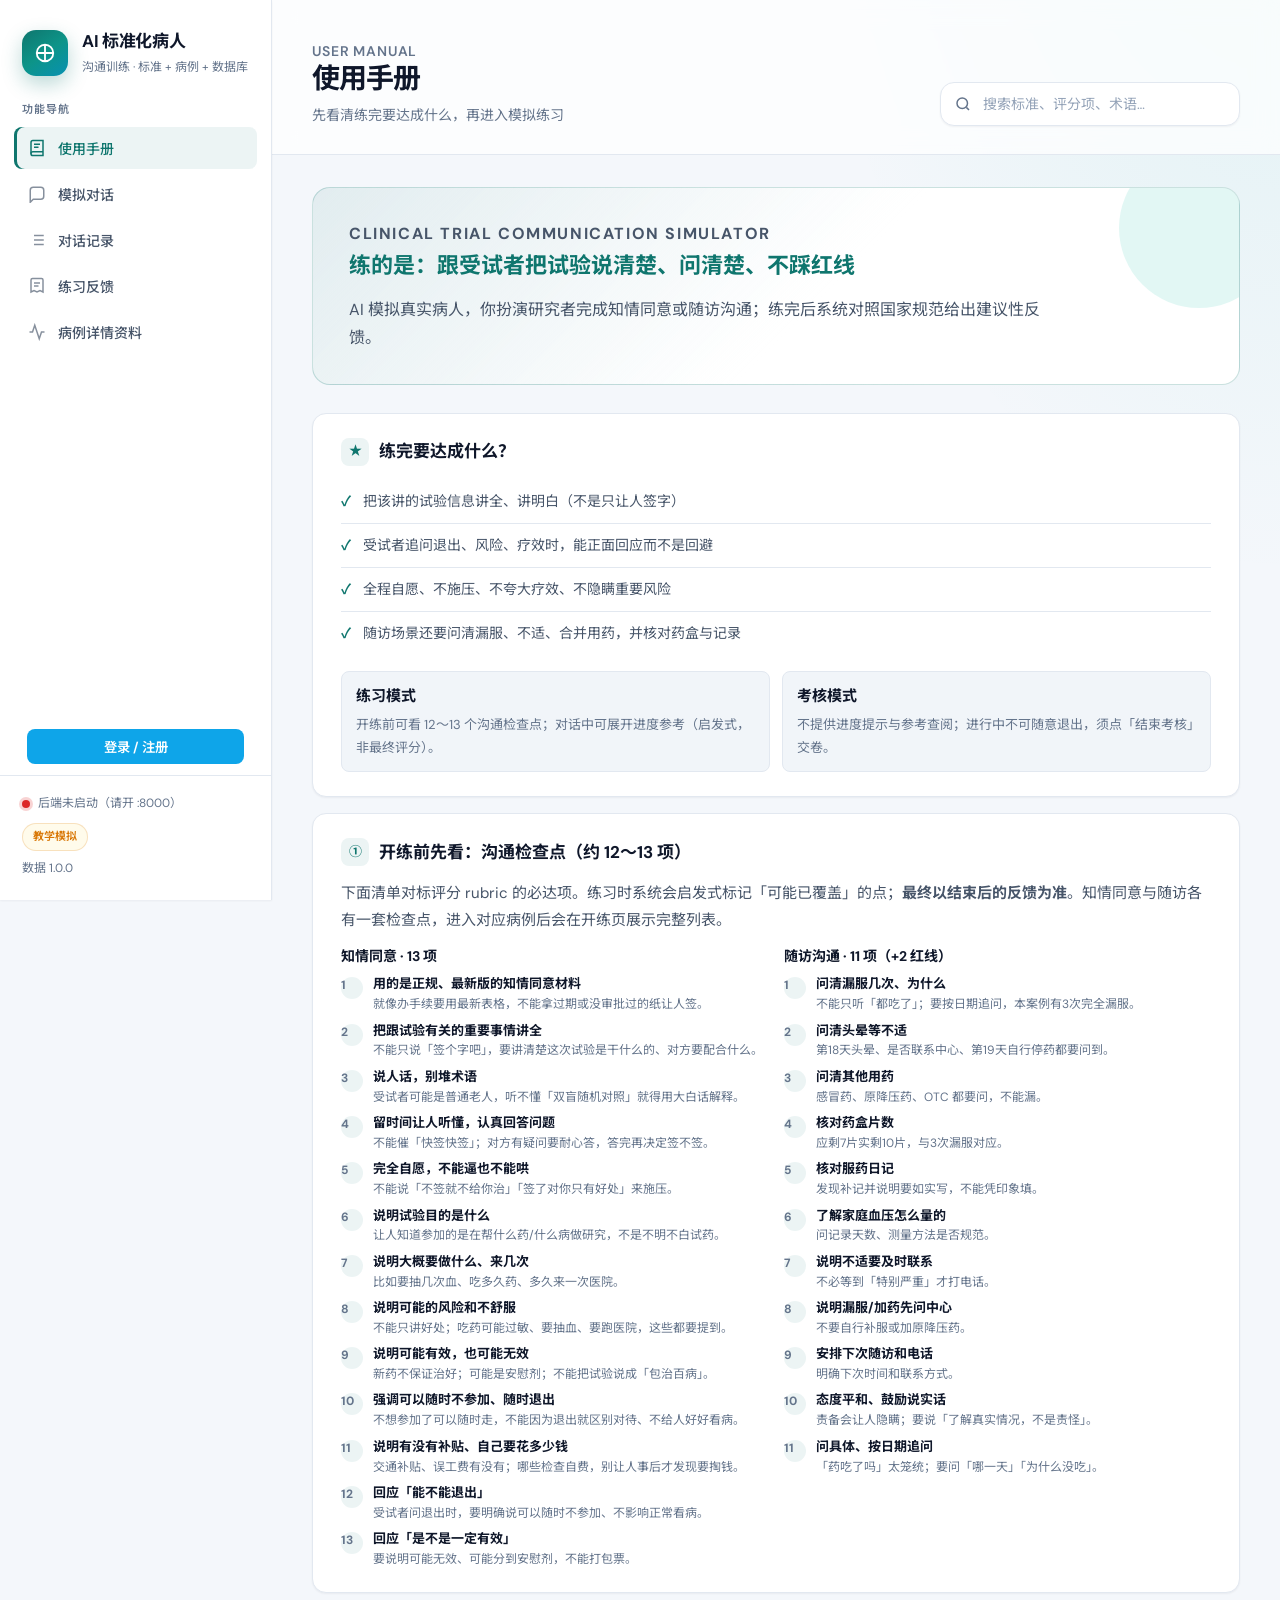
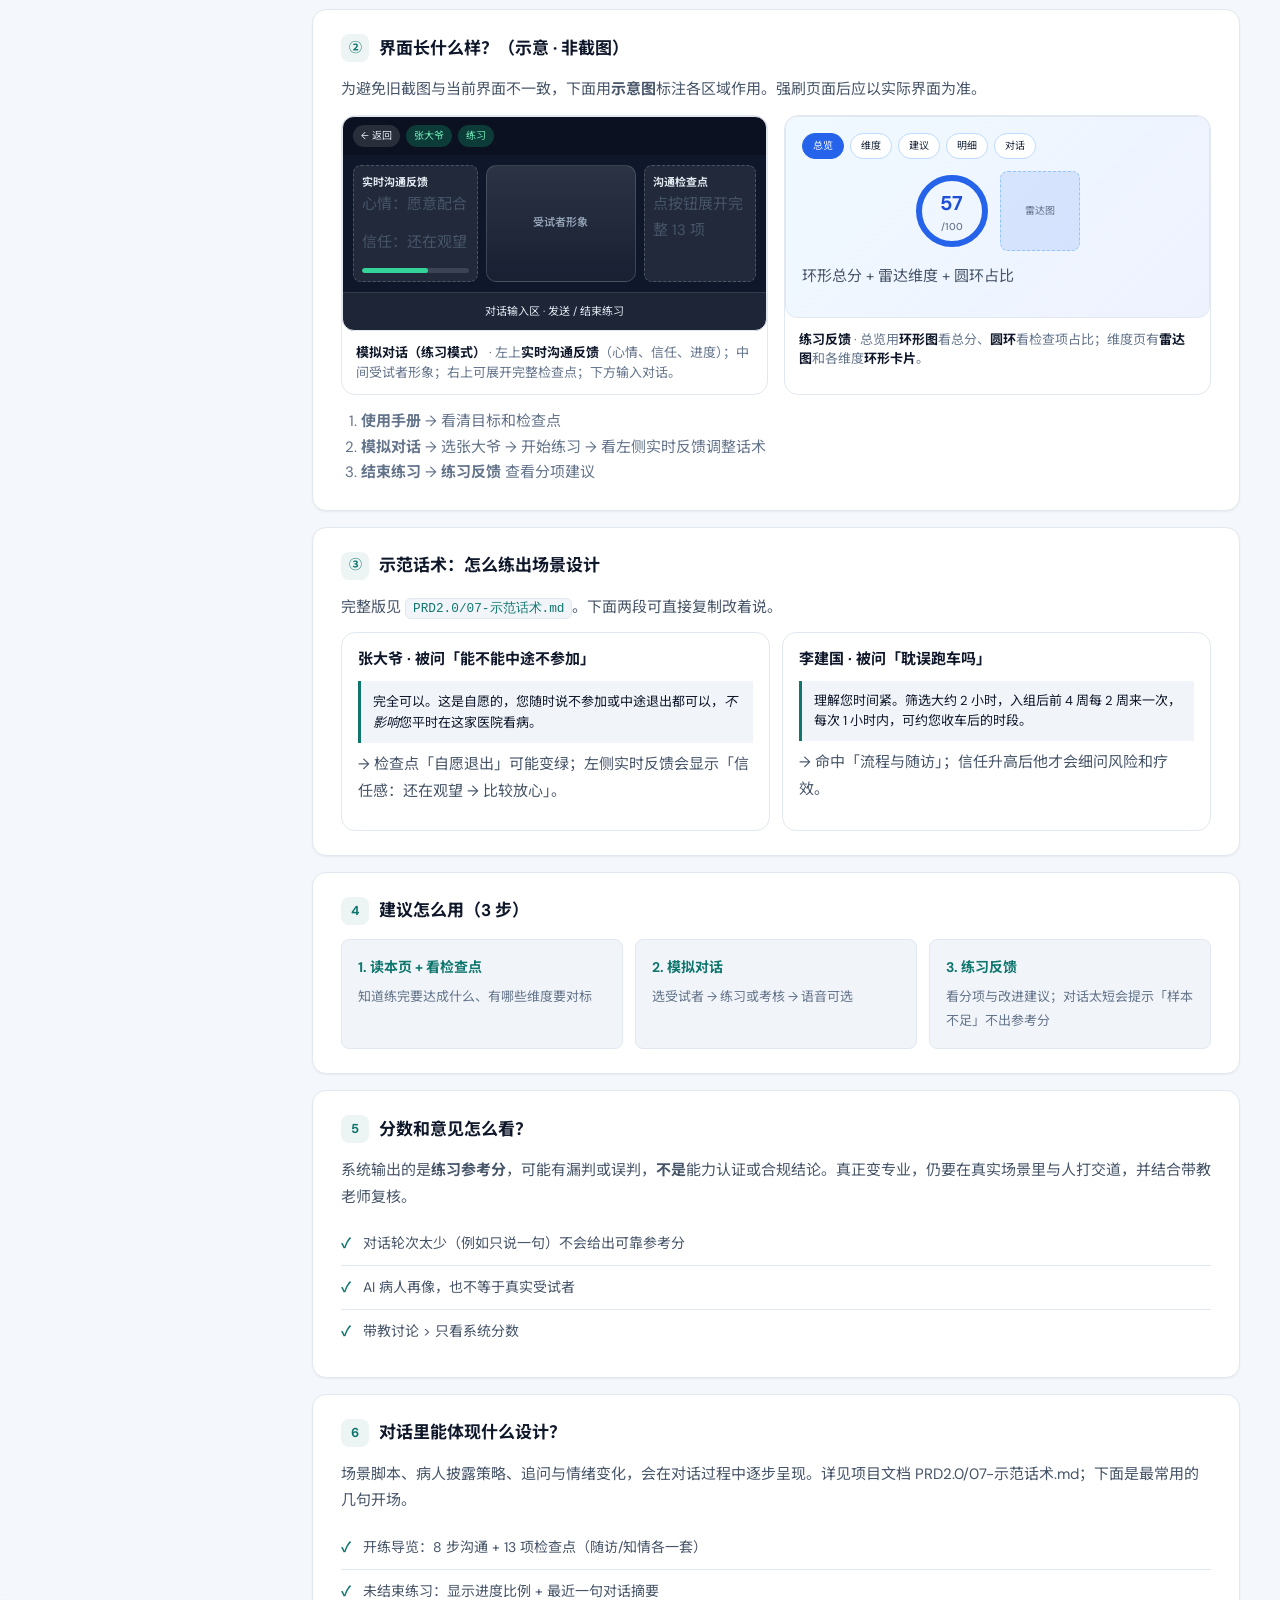
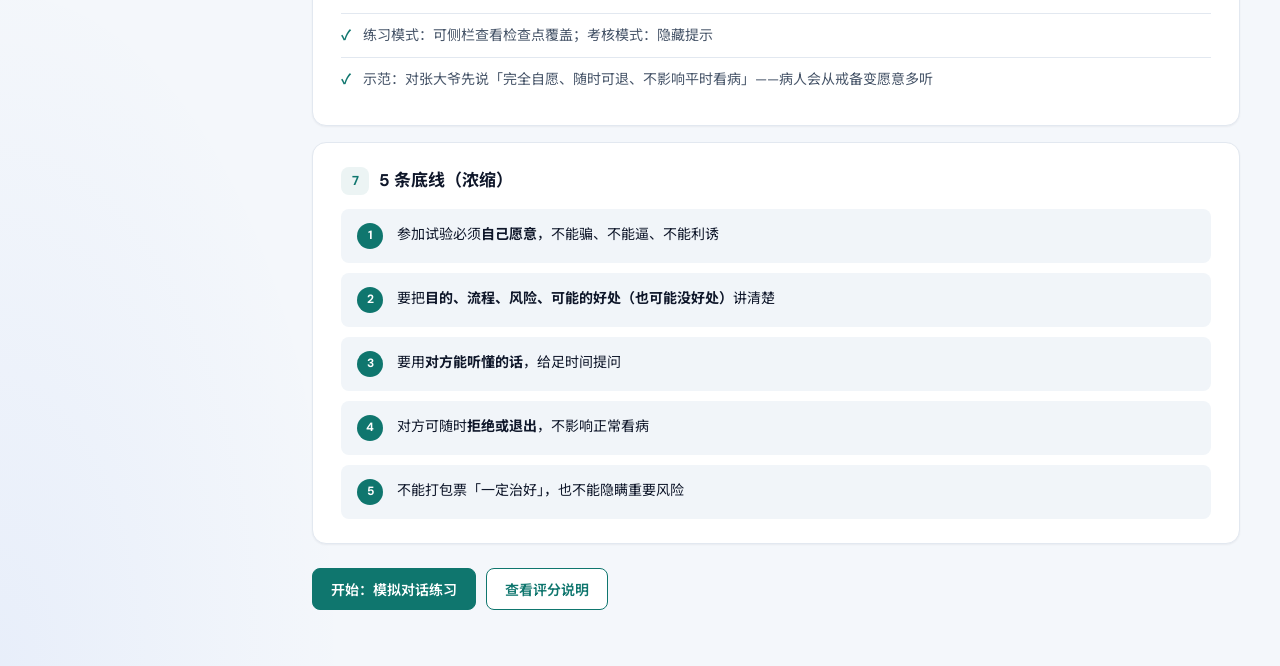
==== commit c1fd5547: "feat: 管理端、数字人与病例更新，并修复跨账号会话访问 新增管理端（病例/场景/账号分角色/形象库上传）、Live2D 与练习体验改进；更新 HTN/T2DM 病例；管理员可查看全部会话，换号不再" ====
--- a/web/index.html
+++ b/web/index.html
@@ -8,7 +8,7 @@
   <link rel="preconnect" href="https://fonts.gstatic.com" crossorigin />
   <link href="https://fonts.googleapis.com/css2?family=DM+Sans:ital,opsz,wght@0,9..40,400;0,9..40,500;0,9..40,600;0,9..40,700;1,9..40,400&family=Noto+Sans+SC:wght@400;500;600;700&display=swap" rel="stylesheet" />
   <link rel="icon" href="data:image/svg+xml,%3Csvg xmlns='http://www.w3.org/2000/svg' viewBox='0 0 32 32'%3E%3Ccircle cx='16' cy='16' r='14' fill='%230ea5e9'/%3E%3Cpath stroke='white' stroke-width='2' d='M16 8v8M12 16h8'/%3E%3C/svg%3E" />
-  <link rel="stylesheet" href="css/main.css?v=20260827l" />
+  <link rel="stylesheet" href="css/main.css?v=20260831p42" />
 </head>
 <body>
   <div class="app">
@@ -27,6 +27,8 @@
 
       <p class="nav-label">功能导航</p>
       <nav class="nav" id="nav"></nav>
+
+      <div class="user-bar" id="user-bar"></div>
 
       <footer class="sidebar-foot">
         <div class="conn-status" id="conn-status" title="后端与数据库连接状态">
@@ -65,6 +67,6 @@
     </div>
   </div>
 
-  <script type="module" src="js/app.js?v=20260827m"></script>
+  <script type="module" src="js/app.js?v=20260831p42"></script>
 </body>
 </html>
--- a/web/css/main.css
+++ b/web/css/main.css
@@ -2864,8 +2864,55 @@
   padding: 14px 16px;
   text-align: left;
   display: grid;
-  gap: 4px;
+  gap: 6px;
   transition: border-color var(--transition), background var(--transition);
+}
+
+.practice-resume-persona {
+  font-size: 15px;
+  font-weight: 700;
+  color: var(--text);
+}
+
+.practice-resume-quotes {
+  display: grid;
+  gap: 6px;
+  margin-top: 2px;
+}
+
+.practice-resume-quote {
+  margin: 0;
+  padding: 8px 10px;
+  border-radius: 8px;
+  background: #fff;
+  border: 1px solid var(--border);
+  font-size: 12px;
+  line-height: 1.45;
+  color: #334155;
+  white-space: normal;
+  overflow: visible;
+  word-break: break-word;
+}
+
+.practice-resume-quote em {
+  font-style: normal;
+  font-weight: 700;
+  color: #0f766e;
+  margin-right: 6px;
+}
+
+.practice-resume-quote.is-patient {
+  background: #f8fafc;
+}
+
+.practice-resume-quote.is-patient em {
+  color: #0369a1;
+}
+
+.practice-resume-quote.muted {
+  color: #64748b;
+  background: transparent;
+  border-style: dashed;
 }
 
 .practice-resume-card:hover {
@@ -3112,8 +3159,8 @@
 /* ── 练习反馈 ── */
 .feedback-layout {
   display: grid;
-  grid-template-columns: 300px minmax(0, 1fr);
-  gap: 20px;
+  grid-template-columns: minmax(320px, 38%) minmax(0, 1fr);
+  gap: 24px;
   align-items: start;
 }
 
@@ -3238,6 +3285,7 @@
   display: grid;
   grid-template-columns: minmax(140px, 200px) 1fr;
   gap: 1.25rem;
+  align-items: start;
   padding: 1.25rem 1.5rem;
   margin-bottom: 1rem;
   border-radius: 12px;
@@ -3245,6 +3293,596 @@
   border: 1px solid #bfdbfe;
 }
 
+.feedback-score-panel--insufficient {
+  grid-template-columns: 1fr;
+}
+
+@media (max-width: 720px) {
+  .feedback-score-panel {
+    grid-template-columns: 1fr;
+  }
+}
+
+.feedback-dim-list {
+  display: flex;
+  flex-direction: column;
+  gap: 0.75rem;
+  margin-bottom: 1rem;
+}
+
+.feedback-dim-row {
+  display: grid;
+  grid-template-columns: minmax(0, 1fr) minmax(80px, 120px) 48px;
+  align-items: center;
+  gap: 0.75rem;
+  font-size: 0.85rem;
+  padding: 0.65rem 0.75rem;
+  border-radius: 10px;
+  background: var(--surface);
+  border: 1px solid var(--border);
+}
+
+.feedback-dim-row.gate {
+  grid-template-columns: minmax(0, 1fr) auto;
+}
+
+.feedback-dim-name {
+  color: #334155;
+  font-weight: 600;
+  line-height: 1.35;
+}
+
+.feedback-tabs {
+  display: flex;
+  flex-wrap: wrap;
+  gap: 8px;
+  margin: 0 0 16px;
+  padding-bottom: 12px;
+  border-bottom: 1px solid var(--border);
+}
+
+.feedback-tab {
+  padding: 8px 14px;
+  border-radius: 999px;
+  border: 1px solid var(--border);
+  background: var(--surface);
+  color: var(--text);
+  font-size: 13px;
+  font-weight: 500;
+  cursor: pointer;
+  transition: background 0.15s, border-color 0.15s, color 0.15s;
+}
+
+.feedback-tab:hover {
+  border-color: var(--primary);
+  color: var(--primary);
+}
+
+.feedback-tab.active {
+  background: var(--primary);
+  border-color: var(--primary);
+  color: #fff;
+}
+
+.feedback-score-panel--compact {
+  grid-template-columns: 1fr;
+  margin-bottom: 0.75rem;
+}
+
+.feedback-tab-panel {
+  min-height: 120px;
+}
+
+/* —— 反馈可视化：环形 / 雷达 / 圆环 / 卡片 —— */
+.fb-ring-track {
+  stroke: #e2e8f0;
+  stroke-width: 8;
+}
+
+.fb-ring-fill {
+  stroke-width: 8;
+  stroke-linecap: round;
+  transition: stroke-dasharray 0.6s ease;
+}
+
+.fb-ring--excellent .fb-ring-fill { stroke: #059669; }
+.fb-ring--ok .fb-ring-fill { stroke: #2563eb; }
+.fb-ring--warn .fb-ring-fill { stroke: #d97706; }
+.fb-ring--bad .fb-ring-fill { stroke: #dc2626; }
+.fb-ring--muted .fb-ring-fill { stroke: #94a3b8; }
+
+.fb-ring-num {
+  font-size: 28px;
+  font-weight: 700;
+  fill: #1e293b;
+  dominant-baseline: middle;
+}
+
+.fb-ring-sub {
+  font-size: 11px;
+  fill: #64748b;
+}
+
+.fb-overview-viz {
+  display: grid;
+  grid-template-columns: auto 1fr;
+  gap: 20px;
+  align-items: start;
+  padding: 16px;
+  margin-bottom: 16px;
+  border-radius: 12px;
+  background: var(--surface);
+  border: 1px solid var(--border);
+}
+
+.fb-overview-ring-col {
+  text-align: center;
+}
+
+.fb-overview-ring-caption {
+  margin: 6px 0 0;
+  font-size: 13px;
+  font-weight: 600;
+  color: var(--muted);
+}
+
+.fb-overview-side {
+  display: flex;
+  flex-direction: column;
+  gap: 14px;
+  min-width: 0;
+}
+
+.fb-mini-bars {
+  display: flex;
+  flex-direction: column;
+  gap: 8px;
+}
+
+.fb-mini-bar {
+  display: grid;
+  grid-template-columns: 88px 1fr 32px;
+  gap: 8px;
+  align-items: center;
+  font-size: 12px;
+}
+
+.fb-mini-bar-label {
+  color: var(--muted);
+  white-space: nowrap;
+  overflow: hidden;
+  text-overflow: ellipsis;
+}
+
+.fb-mini-bar-track {
+  height: 8px;
+  border-radius: 999px;
+  background: #f1f5f9;
+  overflow: hidden;
+}
+
+.fb-mini-bar-track span {
+  display: block;
+  height: 100%;
+  border-radius: inherit;
+  transition: width 0.5s ease;
+}
+
+.fb-mini-bar--excellent .fb-mini-bar-track span { background: linear-gradient(90deg, #34d399, #059669); }
+.fb-mini-bar--ok .fb-mini-bar-track span { background: linear-gradient(90deg, #60a5fa, #2563eb); }
+.fb-mini-bar--warn .fb-mini-bar-track span { background: linear-gradient(90deg, #fbbf24, #d97706); }
+.fb-mini-bar--bad .fb-mini-bar-track span { background: linear-gradient(90deg, #f87171, #dc2626); }
+
+.fb-mini-bar-val {
+  font-weight: 700;
+  text-align: right;
+  font-variant-numeric: tabular-nums;
+}
+
+.fb-radar-wrap {
+  display: grid;
+  grid-template-columns: minmax(160px, 200px) 1fr;
+  gap: 12px 16px;
+  align-items: start;
+  margin-bottom: 16px;
+  padding: 14px 16px;
+  border-radius: 12px;
+  background: linear-gradient(180deg, #f8fafc, #fff);
+  border: 1px solid var(--border);
+  text-align: left;
+}
+
+.fb-radar-chart-col {
+  display: flex;
+  justify-content: center;
+  align-items: center;
+}
+
+.fb-radar {
+  width: 100%;
+  max-width: 200px;
+  display: block;
+}
+
+.fb-radar-legend {
+  list-style: none;
+  margin: 0;
+  padding: 0;
+  display: flex;
+  flex-direction: column;
+  gap: 10px;
+}
+
+.fb-radar-legend-item {
+  display: grid;
+  grid-template-columns: 36px 1fr;
+  gap: 8px;
+  align-items: start;
+  padding: 8px 10px;
+  border-radius: 10px;
+  background: #fff;
+  border: 1px solid var(--border);
+}
+
+.fb-radar-legend-item strong {
+  display: block;
+  font-size: 13px;
+  line-height: 1.3;
+  margin-bottom: 2px;
+}
+
+.fb-radar-legend-item span {
+  display: block;
+  font-size: 11px;
+  color: var(--muted);
+  line-height: 1.4;
+}
+
+.fb-radar-legend-score {
+  font-size: 18px;
+  font-weight: 700;
+  font-variant-numeric: tabular-nums;
+  text-align: center;
+  line-height: 1.2;
+  padding-top: 2px;
+}
+
+.fb-radar-legend-item--excellent .fb-radar-legend-score { color: #059669; }
+.fb-radar-legend-item--ok .fb-radar-legend-score { color: #2563eb; }
+.fb-radar-legend-item--warn .fb-radar-legend-score { color: #d97706; }
+.fb-radar-legend-item--bad .fb-radar-legend-score { color: #dc2626; }
+
+.fb-radar-note {
+  grid-column: 1 / -1;
+  margin: 0;
+  font-size: 11px;
+  color: var(--muted);
+  text-align: center;
+}
+
+@media (max-width: 560px) {
+  .fb-radar-wrap {
+    grid-template-columns: 1fr;
+  }
+}
+
+.fb-radar-grid {
+  fill: none;
+  stroke: #e2e8f0;
+  stroke-width: 1;
+}
+
+.fb-radar-pass-line {
+  fill: none;
+  stroke: #93c5fd;
+  stroke-width: 1.5;
+  stroke-dasharray: 4 4;
+}
+
+.fb-radar-axis {
+  stroke: #cbd5e1;
+  stroke-width: 1;
+}
+
+.fb-radar-area {
+  fill: rgba(37, 99, 235, 0.22);
+  stroke: #2563eb;
+  stroke-width: 2;
+}
+
+.fb-radar-dot {
+  stroke: #fff;
+  stroke-width: 2;
+}
+
+.fb-radar-dot--excellent { fill: #059669; }
+.fb-radar-dot--ok { fill: #2563eb; }
+.fb-radar-dot--warn { fill: #d97706; }
+.fb-radar-dot--bad { fill: #dc2626; }
+
+.fb-dim-card-grid {
+  display: grid;
+  grid-template-columns: repeat(auto-fit, minmax(240px, 1fr));
+  gap: 12px;
+}
+
+.fb-dim-card {
+  display: grid;
+  grid-template-columns: auto 1fr;
+  gap: 12px;
+  align-items: center;
+  padding: 14px;
+  border-radius: 12px;
+  background: var(--surface);
+  border: 1px solid var(--border);
+}
+
+.fb-dim-card--gate {
+  grid-template-columns: auto 1fr auto;
+}
+
+.fb-dim-card--gate.is-pass {
+  border-color: #86efac;
+  background: linear-gradient(135deg, #f0fdf4, #fff);
+}
+
+.fb-dim-card--gate.is-fail {
+  border-color: #fca5a5;
+  background: linear-gradient(135deg, #fef2f2, #fff);
+}
+
+.fb-dim-card-icon {
+  font-size: 28px;
+  line-height: 1;
+}
+
+.fb-dim-card-icon-inline {
+  margin-right: 4px;
+}
+
+.fb-dim-card-body h4 {
+  margin: 0 0 4px;
+  font-size: 14px;
+}
+
+.fb-dim-card-body p {
+  margin: 0;
+  font-size: 12px;
+  color: var(--muted);
+  line-height: 1.45;
+}
+
+.fb-dim-meta {
+  display: inline-block;
+  margin-top: 6px;
+  font-size: 11px;
+  color: var(--primary);
+  font-weight: 600;
+}
+
+.fb-gate-badge {
+  padding: 6px 12px;
+  border-radius: 999px;
+  font-size: 12px;
+  font-weight: 700;
+  white-space: nowrap;
+}
+
+.fb-gate-badge.ok {
+  background: #dcfce7;
+  color: #166534;
+}
+
+.fb-gate-badge.bad {
+  background: #fee2e2;
+  color: #991b1b;
+}
+
+.fb-verdict-donut-wrap {
+  display: flex;
+  align-items: center;
+  gap: 14px;
+}
+
+.fb-donut-track {
+  stroke: #f1f5f9;
+  stroke-width: 10;
+}
+
+.fb-donut-seg {
+  stroke-width: 10;
+  stroke-linecap: butt;
+}
+
+.fb-donut-num {
+  font-size: 18px;
+  font-weight: 700;
+  fill: #1e293b;
+}
+
+.fb-donut-sub {
+  font-size: 9px;
+  fill: #64748b;
+}
+
+.fb-verdict-legend {
+  list-style: none;
+  margin: 0;
+  padding: 0;
+  font-size: 12px;
+  display: flex;
+  flex-direction: column;
+  gap: 4px;
+}
+
+.fb-verdict-legend li {
+  display: flex;
+  align-items: center;
+  gap: 6px;
+}
+
+.fb-legend-dot {
+  width: 8px;
+  height: 8px;
+  border-radius: 50%;
+  flex-shrink: 0;
+}
+
+.fb-items-viz-head {
+  display: flex;
+  align-items: center;
+  gap: 16px;
+  margin-bottom: 14px;
+  padding: 12px 14px;
+  border-radius: 12px;
+  background: var(--surface-muted);
+  border: 1px solid var(--border);
+}
+
+.fb-items-viz-note {
+  margin: 0;
+  font-size: 12px;
+  color: var(--muted);
+  line-height: 1.5;
+}
+
+.guide-ui-viz-row {
+  display: flex;
+  gap: 12px;
+  align-items: center;
+  justify-content: center;
+  margin: 12px 0;
+}
+
+.guide-ui-ring {
+  width: 72px;
+  height: 72px;
+  border-radius: 50%;
+  border: 6px solid #2563eb;
+  display: flex;
+  flex-direction: column;
+  align-items: center;
+  justify-content: center;
+  font-size: 20px;
+  font-weight: 700;
+  color: #1d4ed8;
+}
+
+.guide-ui-ring small {
+  font-size: 10px;
+  color: #64748b;
+  font-weight: 500;
+}
+
+.guide-ui-radar {
+  width: 80px;
+  height: 80px;
+  border-radius: 8px;
+  background: rgba(37, 99, 235, 0.12);
+  border: 1px dashed #93c5fd;
+  display: flex;
+  align-items: center;
+  justify-content: center;
+  font-size: 10px;
+  color: #64748b;
+}
+
+@media (max-width: 720px) {
+  .fb-overview-viz {
+    grid-template-columns: 1fr;
+    justify-items: center;
+  }
+
+  .fb-dim-card {
+    grid-template-columns: 1fr;
+    text-align: center;
+  }
+
+  .fb-dim-card--gate {
+    grid-template-columns: 1fr;
+  }
+}
+
+.page-back-bar {
+  margin-bottom: 12px;
+}
+
+.page-back-btn {
+  display: inline-flex;
+  align-items: center;
+  gap: 6px;
+  padding: 8px 14px;
+  border-radius: 999px;
+  border: 1px solid var(--border);
+  background: var(--surface);
+  color: var(--text);
+  font-size: 13px;
+  font-weight: 500;
+  cursor: pointer;
+  transition: border-color 0.15s, color 0.15s;
+}
+
+.page-back-btn:hover {
+  border-color: var(--primary);
+  color: var(--primary);
+}
+
+.guide-figure-grid {
+  display: grid;
+  grid-template-columns: repeat(auto-fit, minmax(280px, 1fr));
+  gap: 16px;
+  margin-top: 12px;
+}
+
+.guide-figure {
+  margin: 0;
+  border-radius: var(--radius);
+  overflow: hidden;
+  border: 1px solid var(--border);
+  background: var(--surface);
+}
+
+.guide-figure img {
+  display: block;
+  width: 100%;
+  height: auto;
+}
+
+.guide-figure figcaption {
+  padding: 12px 14px;
+  font-size: 13px;
+  line-height: 1.5;
+  color: var(--muted);
+}
+
+.guide-figure figcaption strong {
+  color: var(--text);
+}
+
+.guide-script-cards {
+  display: grid;
+  grid-template-columns: repeat(auto-fit, minmax(260px, 1fr));
+  gap: 12px;
+  margin-top: 12px;
+}
+
+.guide-script-card {
+  padding: 14px 16px;
+  border-radius: var(--radius);
+  border: 1px solid var(--border);
+  background: var(--surface);
+}
+
+.guide-script-card blockquote {
+  margin: 10px 0 8px;
+  padding: 10px 12px;
+  border-left: 3px solid var(--primary);
+  background: var(--surface-muted);
+  font-size: 13px;
+  line-height: 1.55;
+  color: var(--text);
+}
+
 .feedback-score-main {
   text-align: center;
 }
@@ -3274,28 +3912,9 @@
   color: #64748b;
 }
 
-.feedback-dim-list {
-  display: flex;
-  flex-direction: column;
-  gap: 0.55rem;
-  justify-content: center;
-}
-
-.feedback-dim-row {
-  display: grid;
-  grid-template-columns: 6.5rem 1fr 2.5rem;
-  align-items: center;
-  gap: 0.5rem;
-  font-size: 0.85rem;
-}
-
 .feedback-dim-row.gate.bad .feedback-dim-score {
   color: #dc2626;
   font-weight: 600;
-}
-
-.feedback-dim-name {
-  color: #475569;
 }
 
 .feedback-history-score {
@@ -3483,6 +4102,24 @@
   inset: 0;
   background: rgba(15, 23, 42, 0.28);
   z-index: 60;
+  opacity: 0;
+  pointer-events: none;
+  transition: opacity 0.24s ease;
+}
+
+.practice-ref-backdrop.is-visible {
+  opacity: 1;
+  pointer-events: auto;
+}
+
+body.gal-immersive .practice-ref-backdrop {
+  z-index: 12;
+  background: rgba(15, 23, 42, 0.12);
+}
+
+body.gal-immersive .practice-ref-backdrop.is-visible {
+  left: 0;
+  right: min(380px, 42vw);
 }
 
 .practice-ref-sidebar {
@@ -3544,6 +4181,40 @@
   grid-template-columns: repeat(auto-fit, minmax(220px, 1fr));
   gap: 12px;
   margin-top: 12px;
+}
+
+.practice-start-actions--single {
+  grid-template-columns: 1fr;
+  max-width: 480px;
+}
+
+.practice-selected-persona {
+  display: flex;
+  align-items: center;
+  justify-content: space-between;
+  gap: 12px;
+  margin-top: 12px;
+  padding: 14px 16px;
+  border: 1px solid var(--primary-border);
+  border-radius: var(--radius);
+  background: var(--primary-soft);
+}
+
+.practice-selected-persona-main {
+  display: flex;
+  flex-direction: column;
+  gap: 4px;
+  min-width: 0;
+}
+
+.practice-selected-persona-main strong {
+  font-size: 16px;
+  color: var(--text);
+}
+
+.practice-selected-persona-main span {
+  font-size: 13px;
+  color: var(--muted);
 }
 
 .practice-start-btn.primary {
@@ -3926,3 +4597,2777 @@
 @media (max-width: 520px) {
   .stats-grid { grid-template-columns: 1fr; }
 }
+
+/* ----- 登录 / 注册 ----- */
+.user-bar {
+  margin: 12px 14px 0;
+  padding: 10px 12px;
+  border-radius: 12px;
+  background: rgba(255, 255, 255, 0.06);
+  border: 1px solid rgba(255, 255, 255, 0.08);
+}
+
+.user-bar-btn {
+  width: 100%;
+  padding: 8px 10px;
+  border: none;
+  border-radius: 8px;
+  background: var(--accent, #0ea5e9);
+  color: #fff;
+  font-weight: 600;
+  cursor: pointer;
+}
+
+.user-bar-profile {
+  display: flex;
+  align-items: center;
+  gap: 10px;
+  margin-bottom: 8px;
+}
+
+.user-bar-avatar {
+  width: 34px;
+  height: 34px;
+  border-radius: 50%;
+  display: grid;
+  place-items: center;
+  background: #0f766e;
+  color: #fff;
+  font-weight: 700;
+}
+
+.user-bar-text strong {
+  display: block;
+  font-size: 13px;
+  color: #f8fafc;
+}
+
+.user-bar-text small {
+  color: #94a3b8;
+  font-size: 11px;
+}
+
+.user-bar-logout {
+  width: 100%;
+  padding: 6px 8px;
+  border-radius: 8px;
+  border: 1px solid rgba(255, 255, 255, 0.15);
+  background: transparent;
+  color: #cbd5e1;
+  cursor: pointer;
+  font-size: 12px;
+}
+
+.auth-page {
+  display: flex;
+  justify-content: center;
+  padding: 24px 0 48px;
+}
+
+.auth-card {
+  width: min(440px, 100%);
+  background: var(--card, #fff);
+  border: 1px solid var(--line, #e2e8f0);
+  border-radius: 16px;
+  padding: 28px 24px;
+  box-shadow: 0 12px 40px rgba(15, 23, 42, 0.06);
+}
+
+.auth-card h3 {
+  margin: 0 0 8px;
+  font-size: 22px;
+}
+
+.auth-sub {
+  margin: 0 0 20px;
+  color: var(--muted, #64748b);
+  line-height: 1.6;
+  font-size: 14px;
+}
+
+.auth-tabs {
+  display: flex;
+  gap: 8px;
+  margin-bottom: 18px;
+}
+
+.auth-tab {
+  flex: 1;
+  padding: 10px;
+  border-radius: 10px;
+  border: 1px solid var(--line, #e2e8f0);
+  background: #f8fafc;
+  cursor: pointer;
+  font-weight: 600;
+}
+
+.auth-tab.active {
+  background: #ecfeff;
+  border-color: #99f6e4;
+  color: #0f766e;
+}
+
+.auth-form label {
+  display: block;
+  margin-bottom: 14px;
+  font-size: 13px;
+  font-weight: 600;
+  color: #334155;
+}
+
+.auth-form input {
+  width: 100%;
+  margin-top: 6px;
+  padding: 10px 12px;
+  border-radius: 10px;
+  border: 1px solid #cbd5e1;
+  font-size: 14px;
+}
+
+.auth-submit {
+  width: 100%;
+  margin-top: 8px;
+  padding: 12px;
+  border: none;
+  border-radius: 10px;
+  background: #0f766e;
+  color: #fff;
+  font-weight: 700;
+  cursor: pointer;
+}
+
+.auth-foot {
+  margin: 16px 0 0;
+  font-size: 12px;
+  color: #94a3b8;
+  line-height: 1.5;
+}
+
+.auth-quick {
+  margin-top: 16px;
+  padding-top: 14px;
+  border-top: 1px solid #e2e8f0;
+}
+
+.auth-quick-label {
+  display: block;
+  font-size: 12px;
+  color: #64748b;
+  margin-bottom: 8px;
+}
+
+.auth-quick-row {
+  display: flex;
+  flex-wrap: wrap;
+  gap: 8px;
+}
+
+.auth-quick-btn {
+  appearance: none;
+  border: 1px solid #cbd5e1;
+  background: #f8fafc;
+  border-radius: 999px;
+  padding: 7px 12px;
+  font-size: 12px;
+  font-weight: 600;
+  color: #0f766e;
+  cursor: pointer;
+}
+
+.auth-quick-btn:hover {
+  background: #ecfdf5;
+  border-color: #99f6e4;
+}
+
+.auth-back-link {
+  appearance: none;
+  display: block;
+  width: 100%;
+  margin-top: 14px;
+  padding: 0;
+  border: none;
+  background: none;
+  font-size: 13px;
+  color: #64748b;
+  text-align: center;
+  cursor: pointer;
+}
+
+.auth-back-link:hover {
+  color: #0f766e;
+}
+
+.auth-legacy-hint code {
+  font-size: 11px;
+  background: #f1f5f9;
+  padding: 1px 5px;
+  border-radius: 4px;
+}
+
+/* ----- 数字人：对话内横条布局 ----- */
+.practice-page.is-in-chat .practice-session-wrap {
+  margin-top: 0;
+}
+
+.practice-layout-chat {
+  display: block;
+}
+
+.practice-dh-strip {
+  margin: 0 0 12px;
+  border-radius: 12px;
+  overflow: hidden;
+}
+
+.practice-dh-strip .dh-panel {
+  display: flex;
+  align-items: center;
+  gap: 14px;
+  text-align: left;
+  padding: 10px 14px;
+  border-radius: 12px;
+  background: linear-gradient(90deg, #f0fdfa 0%, #fff 55%);
+}
+
+.practice-dh-strip .dh-portrait-wrap {
+  width: 64px;
+  margin: 0;
+  flex-shrink: 0;
+  border-radius: 10px;
+}
+
+.practice-dh-strip .dh-meta {
+  flex: 1;
+  min-width: 0;
+}
+
+.practice-dh-strip .dh-name {
+  font-size: 15px;
+}
+
+.practice-dh-strip .dh-status {
+  display: block;
+  margin-top: 2px;
+  font-size: 12px;
+}
+
+.practice-dh-strip .dh-tag {
+  display: block;
+  margin-top: 2px;
+  font-size: 11px;
+}
+
+.practice-back-btn {
+  margin-right: 4px;
+}
+
+.practice-mode-bar.assessment-strict-note {
+  background: #fff7ed;
+  border-color: #fed7aa;
+}
+
+.practice-mode-bar.assessment-strict-note .practice-mode-hint strong {
+  color: #c2410c;
+}
+
+/* ----- 数字人 Phase 1（侧栏遗留，兼容） ----- */
+.practice-layout.with-avatar {
+  display: grid;
+  grid-template-columns: 220px minmax(0, 1fr);
+  gap: 16px;
+  align-items: start;
+}
+
+.practice-avatar-col {
+  position: sticky;
+  top: 12px;
+}
+
+.dh-panel {
+  background: linear-gradient(180deg, #f0fdfa 0%, #fff 100%);
+  border: 1px solid #ccfbf1;
+  border-radius: 16px;
+  padding: 16px 14px;
+  text-align: center;
+}
+
+.dh-panel.is-off { opacity: 0.55; }
+
+.dh-avatar-ring {
+  position: relative;
+  width: 120px;
+  height: 120px;
+  margin: 0 auto 12px;
+  display: grid;
+  place-items: center;
+}
+
+.dh-avatar-face {
+  font-size: 56px;
+  line-height: 1;
+  z-index: 2;
+}
+
+.dh-panel.is-speaking .dh-avatar-face {
+  animation: dh-bob 0.45s ease-in-out infinite alternate;
+}
+
+.dh-panel.is-thinking .dh-avatar-face {
+  animation: dh-pulse 1s ease-in-out infinite;
+}
+
+.dh-wave {
+  position: absolute;
+  inset: 8px;
+  border-radius: 50%;
+  border: 2px solid #5eead4;
+  opacity: 0;
+}
+
+.dh-panel.is-speaking .dh-wave-1 { animation: dh-ring 1.2s ease-out infinite; }
+.dh-panel.is-speaking .dh-wave-2 { animation: dh-ring 1.2s ease-out 0.4s infinite; }
+
+.dh-name { display: block; font-size: 15px; }
+.dh-status { display: block; margin-top: 4px; font-size: 12px; color: #64748b; }
+.dh-hint { margin: 12px 0 0; font-size: 11px; color: #94a3b8; line-height: 1.45; }
+
+@keyframes dh-bob {
+  from { transform: translateY(0); }
+  to { transform: translateY(-4px); }
+}
+
+@keyframes dh-pulse {
+  0%, 100% { transform: scale(1); }
+  50% { transform: scale(1.05); }
+}
+
+@keyframes dh-ring {
+  0% { transform: scale(0.85); opacity: 0.7; }
+  100% { transform: scale(1.25); opacity: 0; }
+}
+
+@media (max-width: 900px) {
+  .practice-layout.with-avatar { grid-template-columns: 1fr; }
+  .practice-avatar-col { position: static; }
+  .dh-panel { display: flex; align-items: center; gap: 14px; text-align: left; }
+  .dh-avatar-ring { width: 72px; height: 72px; margin: 0; }
+  .dh-avatar-face { font-size: 36px; }
+  .dh-hint { display: none; }
+}
+
+/* ----- 数字人 Phase 2：肖像 + 口型 ----- */
+.dh-phase2 .dh-portrait-wrap {
+  position: relative;
+  width: 168px;
+  margin: 0 auto 12px;
+  border-radius: 14px;
+  overflow: hidden;
+  box-shadow: 0 8px 24px rgba(15, 23, 42, 0.12);
+}
+
+.dh-phase2 .dh-portrait {
+  display: block;
+  width: 100%;
+  height: auto;
+  transform-origin: center bottom;
+  transition: transform 0.15s ease;
+}
+
+.dh-phase2.is-speaking .dh-portrait {
+  animation: dh-breathe 2.4s ease-in-out infinite;
+}
+
+.dh-mouth-layer {
+  position: absolute;
+  left: 50%;
+  bottom: 28%;
+  width: 28px;
+  height: 18px;
+  margin-left: -14px;
+  pointer-events: none;
+}
+
+.dh-mouth {
+  position: absolute;
+  left: 0;
+  right: 0;
+  bottom: 0;
+  height: 10px;
+  border-radius: 0 0 12px 12px;
+  background: rgba(120, 53, 15, 0.75);
+  transform-origin: center top;
+  transform: scaleY(0.35);
+}
+
+.dh-jaw {
+  position: absolute;
+  left: -6px;
+  right: -6px;
+  bottom: -4px;
+  height: 8px;
+  border-radius: 50%;
+  background: rgba(245, 208, 181, 0.5);
+}
+
+.dh-blink {
+  position: absolute;
+  inset: 0;
+  background: linear-gradient(180deg, #f8fafc 0%, transparent 35%, transparent 65%, #f8fafc 100%);
+  opacity: 0;
+  pointer-events: none;
+}
+
+.dh-blink.is-blink { opacity: 0.92; transition: opacity 0.08s; }
+
+.dh-tag {
+  display: block;
+  margin-top: 6px;
+  font-size: 11px;
+  color: #0f766e;
+}
+
+@keyframes dh-breathe {
+  0%, 100% { transform: scale(1); }
+  50% { transform: scale(1.02); }
+}
+
+@media (max-width: 900px) {
+  .dh-phase2 .dh-portrait-wrap { width: 88px; margin: 0; }
+  .dh-phase2 .dh-meta { flex: 1; }
+}
+
+.dh-fallback-face {
+  display: none;
+  font-size: 56px;
+  width: 120px;
+  height: 120px;
+  margin: 0 auto 12px;
+  place-items: center;
+}
+
+.dh-portrait-wrap:has(.dh-portrait[data-broken="1"]) .dh-fallback-face {
+  display: grid;
+}
+
+.user-bar-role {
+  display: inline-block;
+  margin-left: 6px;
+  padding: 1px 6px;
+  border-radius: 999px;
+  font-size: 10px;
+  font-weight: 700;
+  background: rgba(13, 148, 136, 0.15);
+  color: #0f766e;
+  vertical-align: middle;
+}
+
+.records-page {
+  display: flex;
+  flex-direction: column;
+  gap: 16px;
+  min-height: 0;
+  height: calc(100vh - 120px);
+  max-height: calc(100vh - 120px);
+}
+
+.records-list {
+  display: flex;
+  flex-direction: column;
+  gap: 10px;
+  flex: 1 1 auto;
+  min-height: 0;
+  overflow-y: auto;
+  padding-right: 4px;
+  scrollbar-gutter: stable;
+}
+
+.records-list::-webkit-scrollbar {
+  width: 8px;
+}
+.records-list::-webkit-scrollbar-thumb {
+  background: rgba(100, 116, 139, 0.45);
+  border-radius: 999px;
+}
+
+/* —— 管理端 —— */
+.admin-page {
+  display: flex;
+  flex-direction: column;
+  gap: 16px;
+  max-width: 1100px;
+}
+
+.admin-hero h3 {
+  margin: 4px 0 8px;
+  font-size: 1.6rem;
+}
+
+.admin-tabs {
+  display: flex;
+  flex-wrap: wrap;
+  gap: 8px;
+}
+
+.admin-tab {
+  appearance: none;
+  border: 1px solid var(--border);
+  background: var(--surface);
+  border-radius: 999px;
+  padding: 7px 14px;
+  font-size: 13px;
+  font-weight: 600;
+  cursor: pointer;
+  color: var(--text);
+}
+
+.admin-tab.is-active {
+  background: var(--primary);
+  border-color: var(--primary);
+  color: #fff;
+}
+
+.admin-grid-stats {
+  display: grid;
+  grid-template-columns: repeat(auto-fit, minmax(120px, 1fr));
+  gap: 10px;
+}
+
+.admin-stat {
+  padding: 14px;
+  border-radius: 12px;
+  background: var(--surface);
+  border: 1px solid var(--border);
+  text-align: center;
+}
+
+.admin-stat strong {
+  display: block;
+  font-size: 1.5rem;
+  color: var(--primary);
+}
+
+.admin-stat span {
+  font-size: 12px;
+  color: var(--muted);
+}
+
+.admin-card {
+  padding: 16px 18px;
+  border-radius: 12px;
+  background: var(--surface);
+  border: 1px solid var(--border);
+}
+
+.admin-card h4 {
+  margin: 0 0 10px;
+  font-size: 15px;
+}
+
+.admin-hint {
+  font-size: 12px;
+  color: var(--muted);
+  line-height: 1.5;
+  margin: 0 0 12px;
+}
+
+.admin-bullets {
+  margin: 0 0 12px;
+  padding-left: 1.2em;
+  line-height: 1.6;
+  font-size: 13px;
+  color: var(--muted);
+}
+
+.admin-import-row {
+  display: flex;
+  flex-wrap: wrap;
+  gap: 10px;
+  align-items: center;
+  margin-bottom: 10px;
+}
+
+.admin-card textarea {
+  width: 100%;
+  font-family: ui-monospace, SFMono-Regular, Menlo, Consolas, monospace;
+  font-size: 12px;
+  padding: 10px;
+  border-radius: 8px;
+  border: 1px solid var(--border);
+  resize: vertical;
+}
+
+.admin-form-grid {
+  display: grid;
+  grid-template-columns: 1fr 1fr;
+  gap: 10px;
+  margin-bottom: 12px;
+}
+
+.admin-form-grid label {
+  display: flex;
+  flex-direction: column;
+  gap: 4px;
+  font-size: 12px;
+  color: var(--muted);
+}
+
+.admin-form-grid label.span-2 {
+  grid-column: 1 / -1;
+}
+
+.admin-form-grid input,
+.admin-form-grid select,
+.admin-table select {
+  padding: 8px 10px;
+  border-radius: 8px;
+  border: 1px solid var(--border);
+  font-size: 13px;
+}
+
+.admin-btn {
+  appearance: none;
+  border: 1px solid var(--border);
+  background: var(--surface-muted);
+  border-radius: 8px;
+  padding: 7px 12px;
+  font-size: 12px;
+  font-weight: 600;
+  cursor: pointer;
+}
+
+.admin-btn.primary {
+  background: var(--primary);
+  border-color: var(--primary);
+  color: #fff;
+}
+
+.admin-btn.danger {
+  color: #b91c1c;
+  border-color: rgba(185, 28, 28, 0.35);
+}
+
+.admin-table-wrap {
+  overflow: auto;
+  max-height: min(52vh, 480px);
+  border: 1px solid var(--border);
+  border-radius: 10px;
+}
+
+.admin-table {
+  width: 100%;
+  border-collapse: collapse;
+  font-size: 12px;
+}
+
+.admin-table th,
+.admin-table td {
+  padding: 10px 12px;
+  border-bottom: 1px solid var(--border);
+  text-align: left;
+  vertical-align: top;
+}
+
+.admin-table th {
+  background: var(--surface-muted);
+  position: sticky;
+  top: 0;
+  z-index: 1;
+}
+
+.admin-toast-ok {
+  padding: 10px 14px;
+  border-radius: 10px;
+  background: rgba(16, 185, 129, 0.12);
+  color: #047857;
+  font-size: 13px;
+}
+
+.admin-muted-id {
+  margin-top: 4px;
+  font-size: 11px;
+  color: var(--muted);
+}
+
+.admin-subtabs {
+  display: flex;
+  flex-wrap: wrap;
+  gap: 8px;
+  margin-bottom: 4px;
+}
+
+.admin-subtab {
+  appearance: none;
+  border: 1px solid var(--border);
+  background: var(--surface);
+  border-radius: 10px;
+  padding: 8px 14px;
+  font-size: 13px;
+  font-weight: 600;
+  cursor: pointer;
+  color: var(--text);
+  display: inline-flex;
+  align-items: center;
+  gap: 8px;
+}
+
+.admin-subtab.is-active {
+  background: rgba(15, 118, 110, 0.12);
+  border-color: var(--primary);
+  color: var(--primary);
+}
+
+.admin-subtab-count {
+  min-width: 1.4em;
+  padding: 1px 7px;
+  border-radius: 999px;
+  background: var(--surface-muted);
+  font-size: 11px;
+  font-weight: 700;
+}
+
+.admin-case-grid {
+  display: grid;
+  gap: 10px;
+}
+
+.admin-case-card {
+  display: flex;
+  gap: 12px;
+  justify-content: space-between;
+  align-items: flex-start;
+  padding: 12px 14px;
+  border: 1px solid var(--border);
+  border-radius: 10px;
+  background: var(--surface-muted);
+}
+
+.admin-case-card h5 {
+  margin: 0 0 4px;
+  font-size: 14px;
+}
+
+.admin-case-disease {
+  margin: 0 0 4px;
+  font-size: 12px;
+  color: var(--muted);
+}
+
+.admin-case-personas {
+  margin: 0 0 4px;
+  font-size: 13px;
+}
+
+.admin-case-status {
+  margin: 0;
+  font-size: 12px;
+  color: #047857;
+}
+
+.admin-card-head-row {
+  display: flex;
+  flex-wrap: wrap;
+  gap: 10px;
+  align-items: center;
+  justify-content: space-between;
+  margin-bottom: 8px;
+}
+
+.admin-card-head-row h4 {
+  margin: 0;
+}
+
+.admin-avatar-gallery {
+  margin-bottom: 4px;
+}
+
+.admin-gallery-grid {
+  display: grid;
+  grid-template-columns: repeat(auto-fill, minmax(120px, 1fr));
+  gap: 10px;
+}
+
+.admin-gallery-item {
+  appearance: none;
+  border: 2px solid var(--border);
+  background: #fff;
+  border-radius: 12px;
+  padding: 8px;
+  cursor: pointer;
+  text-align: center;
+  display: flex;
+  flex-direction: column;
+  gap: 6px;
+}
+
+.admin-gallery-item img {
+  width: 100%;
+  aspect-ratio: 3 / 4;
+  object-fit: cover;
+  border-radius: 8px;
+  background: #e2e8f0;
+}
+
+.admin-gallery-item span {
+  font-size: 11px;
+  color: var(--muted);
+  line-height: 1.35;
+}
+
+.admin-gallery-item.is-selected {
+  border-color: var(--primary);
+  box-shadow: 0 0 0 2px rgba(15, 118, 110, 0.2);
+}
+
+.admin-avatar-grid {
+  display: grid;
+  grid-template-columns: repeat(auto-fill, minmax(280px, 1fr));
+  gap: 14px;
+}
+
+.admin-avatar-card {
+  display: grid;
+  grid-template-columns: 110px 1fr;
+  gap: 12px;
+  padding: 12px;
+  border: 1px solid var(--border);
+  border-radius: 12px;
+  background: var(--surface-muted);
+}
+
+.admin-avatar-preview {
+  border-radius: 10px;
+  overflow: hidden;
+  background: #e2e8f0;
+  min-height: 140px;
+}
+
+.admin-avatar-preview img {
+  width: 100%;
+  height: 100%;
+  min-height: 140px;
+  object-fit: cover;
+  display: block;
+}
+
+.admin-avatar-empty {
+  display: grid;
+  place-items: center;
+  min-height: 140px;
+  font-size: 12px;
+  color: var(--muted);
+}
+
+.admin-avatar-body {
+  display: flex;
+  flex-direction: column;
+  gap: 8px;
+  min-width: 0;
+}
+
+.admin-avatar-body h5 {
+  margin: 0;
+  font-size: 14px;
+}
+
+.admin-avatar-body label {
+  display: flex;
+  flex-direction: column;
+  gap: 4px;
+  font-size: 11px;
+  color: var(--muted);
+}
+
+.admin-avatar-body select {
+  padding: 7px 8px;
+  border-radius: 8px;
+  border: 1px solid var(--border);
+  font-size: 12px;
+  background: #fff;
+}
+
+.admin-avatar-actions {
+  display: flex;
+  flex-wrap: wrap;
+  gap: 6px;
+  margin-top: 4px;
+}
+
+.admin-upload-btn {
+  appearance: none;
+  display: inline-flex;
+  align-items: center;
+  border: 1px solid var(--border);
+  background: #fff;
+  border-radius: 8px;
+  padding: 7px 10px;
+  font-size: 12px;
+  font-weight: 600;
+  cursor: pointer;
+  color: var(--text);
+}
+
+@media (max-width: 640px) {
+  .admin-avatar-card {
+    grid-template-columns: 1fr;
+  }
+  .admin-form-grid {
+    grid-template-columns: 1fr;
+  }
+}
+
+.records-filters {
+  display: flex; flex-wrap: wrap; gap: 12px 20px;
+  padding: 14px 16px; background: #fff; border: 1px solid var(--line, #e2e8f0); border-radius: 12px;
+}
+.records-filters label { font-size: 12px; font-weight: 600; color: #64748b; }
+.records-filters select { display: block; margin-top: 4px; padding: 6px 10px; border-radius: 8px; border: 1px solid #cbd5e1; min-width: 140px; }
+.records-summary { font-size: 13px; color: #64748b; }
+.records-row {
+  display: flex; gap: 12px; justify-content: space-between; align-items: flex-start;
+  padding: 14px 16px; background: #fff; border: 1px solid #e2e8f0; border-radius: 12px;
+}
+.records-row-top { display: flex; flex-wrap: wrap; gap: 6px; align-items: center; margin-bottom: 6px; }
+.records-row-meta { display: flex; flex-wrap: wrap; gap: 10px; font-size: 12px; color: #64748b; margin-bottom: 6px; }
+.records-row-preview { margin: 0; font-size: 13px; color: #475569; line-height: 1.5; }
+.records-row-actions { display: flex; flex-direction: column; gap: 6px; flex-shrink: 0; }
+.records-action {
+  padding: 6px 12px; border-radius: 8px; border: none; background: #0f766e; color: #fff;
+  font-size: 12px; cursor: pointer; white-space: nowrap;
+}
+.records-action.secondary { background: #f1f5f9; color: #334155; border: 1px solid #e2e8f0; }
+.records-score { font-weight: 700; color: #0f766e; font-size: 13px; }
+.engagement-bar { margin-bottom: 0; }
+.practice-case-hint.warn { color: #b45309; font-weight: 600; }
+
+/* ── Galgame 沉浸式对话布局 Phase 2.5 ── */
+body.gal-immersive .topbar {
+  display: none;
+}
+
+body.gal-immersive .view {
+  padding: 0;
+  height: 100vh;
+  overflow: hidden;
+}
+
+body.gal-immersive .main {
+  overflow: hidden;
+}
+
+.practice-page.is-gal {
+  max-width: none;
+  height: 100%;
+  min-height: 0;
+}
+
+.practice-gal-wrap {
+  position: relative;
+  height: 100vh;
+  min-height: 100vh;
+  overflow: hidden;
+  background: #0f172a;
+  --gal-ref-width: min(360px, 38vw);
+}
+
+.practice-gal-wrap.is-ref-open .gal-dialog-glass {
+  margin-right: calc(var(--gal-ref-width) + 16px);
+  max-width: min(760px, calc(100vw - var(--gal-ref-width) - 80px));
+}
+
+body.gal-immersive .practice-ref-backdrop.is-visible {
+  left: 0;
+  right: 0;
+  background: rgba(15, 23, 42, 0.22);
+}
+
+body.gal-immersive .practice-ref-sidebar {
+  z-index: 20;
+  width: var(--gal-ref-width);
+  box-shadow: -16px 0 48px rgba(15, 23, 42, 0.45);
+}
+
+body.gal-immersive .practice-gal-vn-layer {
+  z-index: 12;
+}
+
+body.gal-immersive .practice-gal-hud {
+  z-index: 13;
+}
+
+.practice-gal-stage-shell {
+  position: absolute;
+  inset: 0;
+  overflow: hidden;
+}
+
+.practice-gal-stage-mount {
+  position: absolute;
+  inset: 0;
+  width: 100%;
+  height: 100%;
+}
+
+/* 对话浮层：叠在数字人画面上，毛玻璃 */
+.practice-gal-vn-layer {
+  position: absolute;
+  left: 0;
+  right: 0;
+  bottom: 0;
+  z-index: 8;
+  padding: 0 24px 20px;
+  pointer-events: none;
+  background: linear-gradient(
+    to top,
+    rgba(15, 23, 42, 0.62) 0%,
+    rgba(15, 23, 42, 0.18) 35%,
+    transparent 68%
+  );
+}
+
+.practice-gal-stage-mount .dh-portrait-stage {
+  width: min(52vw, 420px);
+  top: 50%;
+}
+
+.practice-gal-stage-mount .dh-portrait-glow {
+  display: none;
+}
+
+.practice-gal-stage-mount .dh-portrait-img-el {
+  max-height: min(82vh, 720px);
+  object-fit: contain;
+  object-position: center bottom;
+  filter: drop-shadow(0 20px 36px rgba(15, 23, 42, 0.22));
+}
+
+.practice-gal-stage-mount .dh-stage.is-speaking.is-portrait.has-audio-lip .dh-portrait-stage {
+  animation: none;
+}
+
+.practice-gal-stage-mount .dh-stage.is-speaking.is-portrait.has-audio-lip .dh-portrait-img-el,
+.practice-gal-stage-mount .dh-stage.is-speaking.is-portrait.has-audio-lip .dh-portrait-art svg {
+  transform-origin: 50% 78%;
+  transform: scaleY(calc(1 + var(--lip-open, 0) * 0.07)) translateY(calc(var(--lip-open, 0) * -4px));
+  transition: transform 0.06s linear;
+}
+
+.practice-gal-stage-mount .dh-stage.is-speaking .dh-portrait-stage:not(.has-audio-lip) {
+  animation: dh-portrait-speak 0.6s ease-in-out infinite alternate;
+}
+
+.practice-gal-stage-mount .dh-stage.is-idle .dh-portrait-stage {
+  animation: dh-portrait-idle 4s ease-in-out infinite;
+}
+
+.practice-gal-vn-layer > * {
+  pointer-events: auto;
+}
+
+.practice-gal-wrap .dh-live2d-overlay {
+  display: none;
+}
+
+/* 单一毛玻璃对话框：上滑看历史 */
+.gal-dialog-glass {
+  max-width: 820px;
+  margin: 0 auto;
+  border-radius: 18px;
+  background: rgba(15, 23, 42, 0.55);
+  border: 1px solid rgba(255, 255, 255, 0.16);
+  backdrop-filter: blur(28px) saturate(1.2);
+  -webkit-backdrop-filter: blur(28px) saturate(1.2);
+  box-shadow:
+    0 20px 56px rgba(15, 23, 42, 0.22),
+    inset 0 1px 0 rgba(255, 255, 255, 0.12);
+  display: flex;
+  flex-direction: column;
+  max-height: min(52vh, 480px);
+  overflow: hidden;
+  transition: margin-right 0.24s ease, margin-left 0.24s ease, max-width 0.24s ease, max-height 0.24s ease;
+}
+
+.practice-gal-wrap.is-checkpoint-open .gal-dialog-glass {
+  margin-right: min(360px, 38vw);
+}
+
+.practice-gal-wrap.is-checkpoint-open .practice-gal-vn-layer {
+  padding-right: 8px;
+}
+
+.gal-dialog-glass:has(.gal-dialog-feed.is-expanded) {
+  max-height: min(78vh, 720px);
+}
+
+.gal-dialog-feed-meta {
+  display: flex;
+  align-items: center;
+  justify-content: space-between;
+  gap: 8px;
+  padding: 6px 14px 0;
+  font-size: 12px;
+  color: rgba(226, 232, 240, 0.78);
+}
+
+.gal-dialog-feed.is-expanded {
+  min-height: 280px;
+}
+
+.comm-stage-bar {
+  margin: 8px 12px 0;
+  padding: 8px 10px;
+  border-radius: 12px;
+  background: rgba(15, 23, 42, 0.35);
+  border: 1px solid rgba(255, 255, 255, 0.1);
+}
+
+.comm-stage-bar-head {
+  display: flex;
+  justify-content: space-between;
+  gap: 8px;
+  margin-bottom: 6px;
+  font-size: 12px;
+  color: rgba(226, 232, 240, 0.9);
+}
+
+.comm-stage-bar-head span {
+  opacity: 0.75;
+}
+
+.comm-stage-list {
+  display: flex;
+  flex-wrap: wrap;
+  gap: 6px;
+  list-style: none;
+  margin: 0;
+  padding: 0;
+}
+
+.comm-stage-item {
+  display: inline-flex;
+  align-items: center;
+  gap: 5px;
+  padding: 3px 8px;
+  border-radius: 999px;
+  font-size: 11px;
+  background: rgba(148, 163, 184, 0.2);
+  color: rgba(226, 232, 240, 0.75);
+}
+
+.comm-stage-item.is-done {
+  background: rgba(16, 185, 129, 0.28);
+  color: #d1fae5;
+}
+
+.comm-stage-item.is-active {
+  background: rgba(56, 189, 248, 0.3);
+  color: #e0f2fe;
+  box-shadow: inset 0 0 0 1px rgba(125, 211, 252, 0.45);
+}
+
+.comm-stage-dot {
+  width: 6px;
+  height: 6px;
+  border-radius: 50%;
+  background: currentColor;
+}
+
+.practice-guide-card {
+  margin: 12px 0 16px;
+  padding: 14px 16px;
+  border-radius: 14px;
+  background: rgba(15, 23, 42, 0.04);
+  border: 1px solid rgba(15, 23, 42, 0.08);
+}
+
+.practice-guide-head {
+  display: flex;
+  flex-direction: column;
+  gap: 4px;
+  margin-bottom: 10px;
+}
+
+.practice-guide-head span {
+  font-size: 13px;
+  color: #64748b;
+}
+
+.practice-guide-list {
+  margin: 0;
+  padding-left: 1.2em;
+  font-size: 13px;
+  line-height: 1.55;
+  color: #334155;
+}
+
+.practice-resume-summary {
+  display: block;
+  font-size: 12px;
+  color: #64748b;
+  margin-top: 2px;
+  line-height: 1.45;
+  white-space: normal;
+  overflow: visible;
+  word-break: break-word;
+}
+
+.practice-resume-progress {
+  display: block;
+  font-size: 12px;
+  font-weight: 600;
+  color: var(--primary);
+  margin-top: 4px;
+}
+
+.guide-theme-hero {
+  background: linear-gradient(135deg, var(--primary-soft) 0%, var(--surface) 55%);
+  border: 1px solid var(--primary-border);
+}
+
+.guide-goal-section .guide-goal-list {
+  margin-bottom: 16px;
+}
+
+.guide-mode-cards {
+  display: grid;
+  grid-template-columns: repeat(auto-fit, minmax(220px, 1fr));
+  gap: 12px;
+}
+
+.guide-mode-card {
+  padding: 12px 14px;
+  border-radius: var(--radius-sm);
+  background: var(--surface-muted);
+  border: 1px solid var(--border);
+}
+
+.guide-mode-card p {
+  margin: 6px 0 0;
+  font-size: 13px;
+  color: var(--muted);
+}
+
+.guide-checkpoint-tabs {
+  display: grid;
+  grid-template-columns: repeat(auto-fit, minmax(280px, 1fr));
+  gap: 16px;
+  margin-top: 12px;
+}
+
+.guide-checkpoint-col h4 {
+  font-size: 14px;
+  margin: 0 0 8px;
+}
+
+.guide-checkpoint-list {
+  list-style: none;
+  margin: 0;
+  padding: 0;
+  display: flex;
+  flex-direction: column;
+  gap: 8px;
+}
+
+.guide-checkpoint-list li {
+  display: flex;
+  gap: 10px;
+  font-size: 13px;
+  line-height: 1.45;
+}
+
+.guide-cp-num {
+  flex-shrink: 0;
+  width: 22px;
+  height: 22px;
+  border-radius: 50%;
+  background: var(--primary-soft);
+  color: var(--primary);
+  font-size: 11px;
+  font-weight: 700;
+  display: inline-flex;
+  align-items: center;
+  justify-content: center;
+}
+
+.guide-checkpoint-list li span {
+  display: block;
+  color: var(--muted);
+  font-size: 12px;
+  margin-top: 2px;
+}
+
+.practice-guide-list--grid {
+  list-style: none;
+  padding: 0;
+  display: grid;
+  gap: 8px;
+}
+
+.practice-guide-list--grid li {
+  display: flex;
+  gap: 10px;
+  align-items: flex-start;
+}
+
+.practice-guide-num {
+  flex-shrink: 0;
+  width: 22px;
+  height: 22px;
+  border-radius: 6px;
+  background: var(--primary);
+  color: #fff;
+  font-size: 11px;
+  font-weight: 700;
+  display: inline-flex;
+  align-items: center;
+  justify-content: center;
+}
+
+.practice-guide-footnote {
+  margin: 10px 0 0;
+  font-size: 12px;
+  color: var(--muted);
+}
+
+/* 练习模式 · 左上受试者状态（浅色；检查点明细在右侧，此处只显示达标率条） */
+.practice-live-rail {
+  position: absolute;
+  top: 64px;
+  left: 16px;
+  right: auto;
+  width: min(260px, 28vw);
+  max-height: min(420px, calc(100vh - 240px));
+  overflow: auto;
+  z-index: 14;
+  pointer-events: auto;
+}
+
+.practice-gal-wrap.is-ref-open .practice-live-rail {
+  max-width: min(240px, 26vw);
+}
+
+.live-rail-panel {
+  background: #ffffff;
+  border: 1px solid rgba(148, 163, 184, 0.35);
+  border-radius: 14px;
+  padding: 12px 14px;
+  color: #0f172a;
+  box-shadow: 0 8px 28px rgba(15, 23, 42, 0.12);
+  font-size: 12px;
+  line-height: 1.45;
+}
+
+.live-rail-head {
+  display: flex;
+  align-items: center;
+  justify-content: space-between;
+  gap: 8px;
+  margin-bottom: 10px;
+}
+
+.live-rail-head strong {
+  font-size: 14px;
+  color: #0f172a;
+}
+
+.live-rail-tag {
+  padding: 2px 8px;
+  border-radius: 999px;
+  background: rgba(16, 185, 129, 0.12);
+  color: #047857;
+  font-size: 10px;
+  white-space: nowrap;
+  border: 1px solid rgba(16, 185, 129, 0.25);
+}
+
+.live-rail-mood-card {
+  display: flex;
+  gap: 10px;
+  align-items: flex-start;
+  margin-bottom: 10px;
+  padding: 10px;
+  border-radius: 12px;
+  background: linear-gradient(135deg, rgba(239, 246, 255, 0.95), rgba(248, 250, 252, 0.95));
+  border: 1px solid rgba(148, 163, 184, 0.25);
+}
+
+.live-rail-mood-card.is-busy {
+  opacity: 0.85;
+}
+
+.live-rail-mood-icon {
+  font-size: 22px;
+  line-height: 1;
+  flex-shrink: 0;
+}
+
+.live-rail-mood-body {
+  min-width: 0;
+}
+
+.live-rail-mood-value {
+  display: block;
+  font-size: 15px;
+  font-weight: 700;
+  color: #0f172a;
+  margin: 2px 0 4px;
+}
+
+.live-rail-mood-hint {
+  margin: 0;
+  font-size: 11px;
+  color: #64748b;
+  line-height: 1.4;
+}
+
+.live-rail-row {
+  display: grid;
+  grid-template-columns: 72px 1fr;
+  gap: 8px;
+  align-items: start;
+  margin-bottom: 8px;
+}
+
+.live-rail-row--depth {
+  padding-bottom: 8px;
+  border-bottom: 1px solid rgba(148, 163, 184, 0.2);
+}
+
+.live-rail-label {
+  color: #64748b;
+  font-size: 11px;
+}
+
+.live-rail-value {
+  font-weight: 600;
+  color: #0f172a;
+}
+
+.live-rail-trust {
+  margin-bottom: 10px;
+}
+
+.live-rail-trust-head {
+  display: flex;
+  justify-content: space-between;
+  gap: 8px;
+  margin-bottom: 5px;
+  font-size: 11px;
+}
+
+.live-rail-trust-val {
+  font-weight: 600;
+  color: #0369a1;
+  text-align: right;
+}
+
+.live-rail-trust-track {
+  height: 6px;
+  border-radius: 999px;
+  background: rgba(148, 163, 184, 0.25);
+  overflow: hidden;
+}
+
+.live-rail-trust-fill {
+  height: 100%;
+  border-radius: inherit;
+  background: linear-gradient(90deg, #38bdf8, #0ea5e9);
+  transition: width 0.35s ease;
+}
+
+.live-rail-quote {
+  margin: 8px 0 0;
+  padding: 8px 10px;
+  border-left: 3px solid #93c5fd;
+  border-radius: 0 8px 8px 0;
+  background: rgba(241, 245, 249, 0.9);
+  font-size: 11px;
+  color: #475569;
+  line-height: 1.45;
+}
+
+.live-rail-coverage {
+  margin: 10px 0 0;
+  padding-top: 10px;
+  border-top: 1px solid rgba(148, 163, 184, 0.2);
+}
+
+.live-rail-coverage .live-rail-pct {
+  color: #047857;
+  font-weight: 700;
+  font-size: 11px;
+}
+
+.live-rail-progress-note {
+  margin: 6px 0 0;
+  font-size: 10px;
+  color: #94a3b8;
+}
+
+.coverage-chip {
+  display: inline-flex;
+  align-items: center;
+  gap: 6px;
+  padding: 3px 10px;
+  border-radius: 999px;
+  background: rgba(16, 185, 129, 0.14);
+  border: 1px solid rgba(16, 185, 129, 0.35);
+  color: #ecfdf5;
+  font-size: 11px;
+  font-weight: 600;
+  white-space: nowrap;
+}
+
+.coverage-chip-label {
+  opacity: 0.85;
+  font-weight: 500;
+}
+
+.coverage-chip-pct {
+  color: #6ee7b7;
+  font-variant-numeric: tabular-nums;
+}
+
+.coverage-chip-track {
+  width: 48px;
+  height: 5px;
+  border-radius: 999px;
+  background: rgba(255, 255, 255, 0.2);
+  overflow: hidden;
+}
+
+.coverage-chip-track > span {
+  display: block;
+  height: 100%;
+  border-radius: inherit;
+  background: #34d399;
+  transition: width 0.35s ease;
+}
+
+.coverage-chip-count {
+  opacity: 0.8;
+  font-weight: 500;
+  font-variant-numeric: tabular-nums;
+}
+
+.live-rail-empty {
+  margin: 0;
+  font-size: 11px;
+  color: #94a3b8;
+}
+
+.live-rail-foot {
+  margin: 8px 0 0;
+  padding-top: 8px;
+  border-top: 1px solid rgba(148, 163, 184, 0.2);
+  font-size: 10px;
+  color: #94a3b8;
+  line-height: 1.4;
+}
+
+/* 使用手册 · CSS 界面示意 */
+.guide-walk-list {
+  margin: 14px 0 0;
+  padding-left: 1.25rem;
+  line-height: 1.7;
+  color: var(--muted);
+}
+
+.guide-ui-mock {
+  border-radius: 12px;
+  overflow: hidden;
+  border: 1px solid var(--border);
+  background: #0f172a;
+  color: #e2e8f0;
+  font-size: 11px;
+}
+
+.guide-ui-mock--practice {
+  min-height: 200px;
+}
+
+.guide-ui-mock-bar {
+  display: flex;
+  gap: 6px;
+  padding: 8px 10px;
+  background: rgba(0, 0, 0, 0.25);
+}
+
+.guide-ui-pill {
+  padding: 3px 8px;
+  border-radius: 999px;
+  background: rgba(255, 255, 255, 0.12);
+  font-size: 10px;
+}
+
+.guide-ui-pill.ok {
+  background: rgba(16, 185, 129, 0.25);
+  color: #6ee7b7;
+}
+
+.guide-ui-mock-body {
+  display: grid;
+  grid-template-columns: 1fr 1.2fr 0.9fr;
+  gap: 8px;
+  padding: 10px;
+  min-height: 120px;
+}
+
+.guide-ui-live-box,
+.guide-ui-check-box {
+  padding: 8px;
+  border-radius: 8px;
+  background: rgba(255, 255, 255, 0.08);
+  border: 1px dashed rgba(255, 255, 255, 0.2);
+}
+
+.guide-ui-avatar {
+  display: flex;
+  align-items: center;
+  justify-content: center;
+  border-radius: 10px;
+  background: linear-gradient(180deg, rgba(255, 255, 255, 0.12), rgba(255, 255, 255, 0.04));
+  border: 1px solid rgba(255, 255, 255, 0.15);
+  font-weight: 600;
+  color: #94a3b8;
+}
+
+.guide-ui-bar {
+  height: 5px;
+  border-radius: 999px;
+  background: rgba(255, 255, 255, 0.12);
+  margin-top: 6px;
+  overflow: hidden;
+}
+
+.guide-ui-bar span {
+  display: block;
+  height: 100%;
+  background: #34d399;
+  border-radius: inherit;
+}
+
+.guide-ui-chat {
+  padding: 10px;
+  text-align: center;
+  background: rgba(255, 255, 255, 0.06);
+  border-top: 1px solid rgba(255, 255, 255, 0.1);
+}
+
+.guide-ui-mock--feedback {
+  padding: 16px;
+  background: linear-gradient(135deg, #f0f9ff, #eef2ff);
+  color: #1e293b;
+}
+
+.guide-ui-tabs {
+  display: flex;
+  flex-wrap: wrap;
+  gap: 6px;
+  margin-bottom: 12px;
+}
+
+.guide-ui-tabs span {
+  padding: 4px 10px;
+  border-radius: 999px;
+  background: #fff;
+  border: 1px solid #bfdbfe;
+  font-size: 10px;
+}
+
+.guide-ui-tabs span.active {
+  background: #2563eb;
+  color: #fff;
+  border-color: #2563eb;
+}
+
+.guide-ui-score {
+  font-size: 36px;
+  font-weight: 700;
+  color: #1d4ed8;
+  line-height: 1;
+}
+
+.guide-ui-score span {
+  font-size: 14px;
+  color: #64748b;
+  font-weight: 500;
+}
+
+.guide-ui-note {
+  margin: 8px 0 0;
+  font-size: 12px;
+  color: #64748b;
+}
+
+/* 沟通检查点：右侧独立浮层，层级高于对话框，避免被挡住 */
+.practice-checkpoint-rail {
+  position: absolute;
+  top: 64px;
+  right: 16px;
+  width: min(340px, 36vw);
+  max-height: calc(100vh - 220px);
+  overflow: auto;
+  z-index: 14;
+  pointer-events: auto;
+}
+
+.practice-gal-wrap.is-ref-open .practice-checkpoint-rail {
+  right: calc(var(--gal-ref-width) + 16px);
+}
+
+.checkpoint-panel {
+  background: rgba(15, 23, 42, 0.92);
+  border: 1px solid rgba(255, 255, 255, 0.12);
+  border-radius: 14px;
+  padding: 12px;
+  color: #e2e8f0;
+  box-shadow: 0 12px 40px rgba(0, 0, 0, 0.35);
+}
+
+.checkpoint-panel--assessment {
+  background: rgba(127, 29, 29, 0.85);
+}
+
+.checkpoint-panel-head {
+  display: flex;
+  justify-content: space-between;
+  gap: 10px;
+  align-items: flex-start;
+  margin-bottom: 8px;
+}
+
+.checkpoint-panel-sub {
+  display: block;
+  font-size: 11px;
+  opacity: 0.75;
+  font-weight: 400;
+}
+
+.checkpoint-panel-stats {
+  text-align: right;
+  font-size: 11px;
+}
+
+.checkpoint-pct {
+  display: block;
+  font-size: 20px;
+  font-weight: 700;
+  color: #6ee7b7;
+}
+
+.checkpoint-progress-track {
+  height: 6px;
+  border-radius: 999px;
+  background: rgba(255, 255, 255, 0.12);
+  margin-bottom: 10px;
+  overflow: hidden;
+}
+
+.checkpoint-progress-fill {
+  height: 100%;
+  background: linear-gradient(90deg, #10b981, #34d399);
+  border-radius: inherit;
+}
+
+.checkpoint-list {
+  list-style: none;
+  margin: 0;
+  padding: 0;
+  display: flex;
+  flex-direction: column;
+  gap: 6px;
+  max-height: 360px;
+  overflow-y: auto;
+}
+
+.checkpoint-item {
+  display: flex;
+  flex-direction: column;
+  align-items: stretch;
+  gap: 4px;
+  padding: 8px 10px;
+  border-radius: 8px;
+  background: rgba(255, 255, 255, 0.06);
+  font-size: 12px;
+}
+
+.checkpoint-item-head {
+  display: grid;
+  grid-template-columns: 24px minmax(0, 1fr) auto;
+  gap: 8px;
+  align-items: start;
+}
+
+.checkpoint-title {
+  line-height: 1.35;
+  word-break: break-word;
+}
+
+.checkpoint-hint {
+  margin: 0 0 0 32px;
+  font-size: 11px;
+  line-height: 1.4;
+  opacity: 0.78;
+}
+
+.checkpoint-item.is-done {
+  background: rgba(16, 185, 129, 0.18);
+}
+
+.checkpoint-item.is-active {
+  background: rgba(59, 130, 246, 0.22);
+  border: 1px solid rgba(96, 165, 250, 0.35);
+}
+
+.checkpoint-num {
+  font-weight: 700;
+  opacity: 0.7;
+}
+
+.checkpoint-badge {
+  font-size: 10px;
+  opacity: 0.85;
+  white-space: nowrap;
+}
+
+.gal-assessment-banner {
+  margin: 8px 12px 0;
+  padding: 8px 10px;
+  border-radius: 10px;
+  background: rgba(127, 29, 29, 0.55);
+  border: 1px solid rgba(248, 113, 113, 0.35);
+  color: #fecaca;
+  font-size: 12px;
+}
+
+.feedback-score-explainer {
+  padding: 12px 14px;
+  margin: 0;
+  border-radius: var(--radius-sm);
+  background: rgba(255, 255, 255, 0.72);
+  border: 1px solid #bfdbfe;
+  font-size: 13px;
+  line-height: 1.55;
+}
+
+.feedback-score-explainer p {
+  margin: 6px 0 0;
+  color: var(--muted);
+}
+
+.feedback-dim-text {
+  display: flex;
+  flex-direction: column;
+  gap: 2px;
+  min-width: 0;
+}
+
+.feedback-dim-explain {
+  font-size: 11px;
+  color: var(--muted);
+  line-height: 1.35;
+}
+
+.feedback-score-panel--insufficient .feedback-score-number--muted {
+  font-size: 42px;
+  color: var(--muted);
+}
+
+.feedback-history-progress {
+  font-size: 11px;
+  font-weight: 600;
+  color: var(--primary);
+  margin: 4px 0 2px;
+}
+
+.feedback-history-score.warn {
+  background: #fef3c7;
+  color: #92400e;
+}
+
+.feedback-detail-panel {
+  min-width: 0;
+}
+
+.status-pill.mood {
+  background: #fef3c7;
+  color: #92400e;
+  border-color: #fcd34d;
+}
+
+.dh-mood-badge {
+  position: absolute;
+  left: 12px;
+  bottom: 12px;
+  z-index: 5;
+  padding: 6px 10px;
+  border-radius: 999px;
+  font-size: 12px;
+  font-weight: 600;
+  background: rgba(15, 23, 42, 0.75);
+  color: #fde68a;
+  border: 1px solid rgba(251, 191, 36, 0.35);
+  pointer-events: none;
+}
+
+.practice-resume-last {
+  margin-bottom: 12px;
+}
+
+.transcript-feed {
+  display: flex;
+  flex-direction: column;
+  gap: 10px;
+  max-height: 420px;
+  overflow-y: auto;
+  padding: 8px 4px;
+}
+
+.transcript-line {
+  padding: 8px 12px;
+  border-radius: 10px;
+  background: #f8fafc;
+  border: 1px solid #e2e8f0;
+}
+
+.transcript-line.role-trainee {
+  background: #eff6ff;
+}
+
+.transcript-line.role-patient {
+  background: #f0fdfa;
+}
+
+.transcript-name {
+  display: inline-block;
+  font-size: 12px;
+  font-weight: 700;
+  margin-bottom: 4px;
+  color: #475569;
+}
+
+.transcript-line p {
+  margin: 0;
+  font-size: 14px;
+  line-height: 1.5;
+  color: #0f172a;
+  white-space: pre-wrap;
+}
+
+.gal-session-brief {
+  flex: 0 0 auto;
+  margin: 0;
+  padding: 8px 14px 0;
+  border-bottom: 1px solid rgba(255, 255, 255, 0.1);
+  color: rgba(226, 232, 240, 0.88);
+  font-size: 12px;
+}
+
+.gal-session-brief summary {
+  cursor: pointer;
+  font-weight: 600;
+  list-style: none;
+  padding: 4px 0 6px;
+}
+
+.gal-session-brief summary::-webkit-details-marker {
+  display: none;
+}
+
+.gal-session-brief p {
+  margin: 0 0 8px;
+  line-height: 1.55;
+  max-height: 4.5em;
+  overflow: auto;
+}
+
+.gal-dialog-hint {
+  flex: 0 0 auto;
+  margin: 0;
+  padding: 8px 14px 0;
+  font-size: 11px;
+  color: rgba(226, 232, 240, 0.8);
+}
+
+.gal-dialog-feed {
+  flex: 1 1 auto;
+  overflow-y: auto;
+  padding: 14px 16px 10px;
+  scroll-behavior: smooth;
+  -webkit-overflow-scrolling: touch;
+}
+
+.gal-line {
+  margin-bottom: 14px;
+}
+
+.gal-line:last-child {
+  margin-bottom: 4px;
+}
+
+.gal-line-name {
+  display: inline-block;
+  margin-bottom: 4px;
+  padding: 2px 9px;
+  border-radius: 999px;
+  font-size: 11px;
+  font-weight: 700;
+  letter-spacing: 0.02em;
+}
+
+.gal-line.role-patient .gal-line-name {
+  background: rgba(15, 118, 110, 0.92);
+  color: #fff;
+}
+
+.gal-line.role-trainee .gal-line-name {
+  background: rgba(51, 65, 85, 0.88);
+  color: #e2e8f0;
+}
+
+.gal-line.role-system .gal-line-name {
+  background: rgba(180, 83, 9, 0.88);
+  color: #fffbeb;
+}
+
+.gal-line-text {
+  margin: 0;
+  font-size: 15px;
+  line-height: 1.7;
+  color: rgba(248, 250, 252, 0.96);
+  text-shadow: 0 1px 2px rgba(15, 23, 42, 0.35);
+}
+
+.gal-line.role-trainee .gal-line-text {
+  color: rgba(226, 232, 240, 0.92);
+}
+
+.gal-line.is-pending .gal-line-text {
+  opacity: 0.72;
+}
+
+.gal-line-typing {
+  font-style: italic;
+  opacity: 0.75;
+}
+
+.gal-dialog-input {
+  flex: 0 0 auto;
+  padding: 10px 12px 12px;
+  border-top: 1px solid rgba(255, 255, 255, 0.14);
+  background: rgba(255, 255, 255, 0.06);
+}
+
+.gal-voice-actions {
+  display: inline-flex;
+  align-items: center;
+  gap: 6px;
+  flex: 0 0 auto;
+}
+
+.gal-dialog-actions {
+  display: flex;
+  align-items: center;
+  justify-content: space-between;
+  gap: 10px;
+  margin-top: 10px;
+}
+
+.gal-dialog-actions-right {
+  display: inline-flex;
+  align-items: center;
+  gap: 8px;
+  flex-wrap: wrap;
+  justify-content: flex-end;
+}
+
+.gal-action-btn {
+  appearance: none;
+  border: none;
+  border-radius: 10px;
+  padding: 8px 16px;
+  font-size: 13px;
+  font-weight: 600;
+  line-height: 1.2;
+  cursor: pointer;
+  transition: background 0.15s ease, color 0.15s ease, border-color 0.15s ease, opacity 0.15s ease;
+}
+
+.gal-action-btn:disabled {
+  opacity: 0.45;
+  cursor: not-allowed;
+}
+
+.gal-action-btn--primary {
+  background: #0d9488;
+  color: #fff;
+  min-width: 72px;
+}
+
+.gal-action-btn--primary:hover:not(:disabled) {
+  background: #0f766e;
+}
+
+.gal-action-btn--secondary {
+  background: rgba(255, 255, 255, 0.92);
+  color: #0f766e;
+  border: 1px solid rgba(13, 148, 136, 0.45);
+}
+
+.gal-action-btn--secondary:hover:not(:disabled) {
+  background: #fff;
+}
+
+.gal-action-btn--ghost {
+  background: rgba(255, 255, 255, 0.12);
+  color: #f8fafc;
+  border: 1px solid rgba(255, 255, 255, 0.22);
+  padding: 7px 12px;
+  font-weight: 500;
+}
+
+.gal-action-btn--ghost:hover:not(:disabled) {
+  background: rgba(255, 255, 255, 0.2);
+}
+
+.gal-action-btn--ghost.is-hot {
+  background: rgba(248, 113, 113, 0.28);
+  border-color: rgba(252, 165, 165, 0.55);
+  color: #fecaca;
+}
+
+.gal-voice-switch {
+  display: inline-flex;
+  align-items: center;
+  gap: 8px;
+  margin: 0;
+  padding: 6px 10px;
+  border-radius: 999px;
+  background: rgba(255, 255, 255, 0.1);
+  border: 1px solid rgba(255, 255, 255, 0.18);
+  color: rgba(248, 250, 252, 0.95);
+  font-size: 12px;
+  cursor: pointer;
+  user-select: none;
+}
+
+.gal-voice-switch input {
+  position: absolute;
+  opacity: 0;
+  width: 0;
+  height: 0;
+  pointer-events: none;
+}
+
+.gal-voice-switch-ui {
+  position: relative;
+  width: 32px;
+  height: 18px;
+  border-radius: 999px;
+  background: rgba(148, 163, 184, 0.55);
+  flex-shrink: 0;
+  transition: background 0.18s ease;
+}
+
+.gal-voice-switch-ui::after {
+  content: '';
+  position: absolute;
+  top: 2px;
+  left: 2px;
+  width: 14px;
+  height: 14px;
+  border-radius: 50%;
+  background: #fff;
+  box-shadow: 0 1px 3px rgba(15, 23, 42, 0.25);
+  transition: transform 0.18s ease;
+}
+
+.gal-voice-switch input:checked + .gal-voice-switch-ui {
+  background: #14b8a6;
+}
+
+.gal-voice-switch input:checked + .gal-voice-switch-ui::after {
+  transform: translateX(14px);
+}
+
+.gal-voice-switch-text {
+  font-weight: 600;
+  letter-spacing: 0.02em;
+}
+
+.gal-voice-status {
+  margin: 6px 0 0;
+  font-size: 11px;
+  color: rgba(226, 232, 240, 0.72);
+  line-height: 1.35;
+  text-align: right;
+}
+
+.gal-dialog-actions button {
+  flex: 0 0 auto;
+}
+
+.gal-dialog-input textarea {
+  width: 100%;
+  min-height: 48px;
+  max-height: 96px;
+  padding: 10px 12px;
+  border-radius: 10px;
+  border: 1px solid rgba(255, 255, 255, 0.28);
+  background: rgba(255, 255, 255, 0.82);
+  color: #0f172a;
+  font-size: 14px;
+  resize: vertical;
+}
+
+.gal-dialog-done {
+  display: flex;
+  gap: 8px;
+}
+
+.gal-dialog-error {
+  margin: 0 12px 10px;
+  font-size: 12px;
+}
+
+.gal-dialog-input .chat-busy-hint {
+  margin: 6px 0 0;
+  font-size: 11px;
+  color: rgba(226, 232, 240, 0.75);
+}
+
+.dh-live2d-shell,
+.dh-stage {
+  position: absolute;
+  inset: 0;
+  overflow: hidden;
+}
+
+/* 诊室场景 — 柔和写实风（无点阵网格） */
+.dh-clinic-scene {
+  position: absolute;
+  inset: 0;
+  background:
+    radial-gradient(ellipse 90% 60% at 50% 20%, rgba(255, 255, 255, 0.45), transparent 70%),
+    linear-gradient(180deg, #e8eef4 0%, #d4dce8 38%, #b8c4d4 72%, #8fa0b8 100%);
+}
+
+.dh-tone-middle-male .dh-clinic-scene {
+  background:
+    radial-gradient(ellipse 85% 55% at 48% 18%, rgba(255, 248, 240, 0.5), transparent 68%),
+    linear-gradient(180deg, #e6edf5 0%, #c9d4e2 42%, #9aabb8 100%);
+}
+
+.dh-tone-elder-male .dh-clinic-scene {
+  background:
+    radial-gradient(ellipse 85% 55% at 50% 20%, rgba(236, 253, 245, 0.45), transparent 70%),
+    linear-gradient(180deg, #e8f3ee 0%, #c8ddd4 45%, #94a89e 100%);
+}
+
+.dh-tone-elder-female .dh-clinic-scene {
+  background:
+    radial-gradient(ellipse 85% 55% at 50% 20%, rgba(253, 242, 248, 0.5), transparent 70%),
+    linear-gradient(180deg, #f5eef3 0%, #e4d4e8 45%, #b8a8c4 100%);
+}
+
+.dh-clinic-ambient {
+  position: absolute;
+  inset: 0;
+  background: radial-gradient(circle at 75% 25%, rgba(255, 255, 255, 0.35) 0%, transparent 45%);
+  pointer-events: none;
+}
+
+.dh-clinic-vignette {
+  position: absolute;
+  inset: 0;
+  background: radial-gradient(ellipse 80% 70% at 50% 45%, transparent 40%, rgba(15, 23, 42, 0.28) 100%);
+  pointer-events: none;
+}
+
+.dh-clinic-wall-pattern {
+  display: none;
+}
+
+.dh-clinic-chair {
+  display: none;
+}
+
+.dh-clinic-wall {
+  position: absolute;
+  inset: 0;
+  background:
+    linear-gradient(90deg, rgba(255, 255, 255, 0.08) 0%, transparent 18%, transparent 82%, rgba(255, 255, 255, 0.06) 100%),
+    linear-gradient(180deg, rgba(255, 255, 255, 0.12) 0%, transparent 35%);
+  pointer-events: none;
+}
+
+.dh-clinic-desk {
+  display: block;
+  position: absolute;
+  left: 0;
+  right: 0;
+  bottom: 0;
+  height: 22%;
+  background: linear-gradient(180deg, #c4a574 0%, #8b6914 55%, #6b4f12 100%);
+  border-top: 5px solid #fde68a;
+  box-shadow: 0 -12px 32px rgba(15, 23, 42, 0.18);
+  opacity: 0.72;
+  z-index: 1;
+}
+
+.dh-clinic-floor {
+  display: block;
+  position: absolute;
+  left: 0;
+  right: 0;
+  bottom: 0;
+  height: 10%;
+  background: linear-gradient(180deg, transparent, rgba(15, 23, 42, 0.22));
+  z-index: 2;
+  pointer-events: none;
+}
+
+.dh-clinic-window {
+  position: absolute;
+  top: 8%;
+  right: 8%;
+  width: 28%;
+  height: 22%;
+  border-radius: 6px;
+  background: linear-gradient(145deg, #bae6fd 0%, #7dd3fc 100%);
+  box-shadow: inset 0 0 0 3px rgba(255, 255, 255, 0.65), 0 8px 24px rgba(15, 23, 42, 0.12);
+  z-index: 0;
+}
+
+.dh-clinic-window::after {
+  content: '';
+  position: absolute;
+  inset: 0;
+  background: linear-gradient(90deg, transparent 48%, rgba(255, 255, 255, 0.7) 49%, rgba(255, 255, 255, 0.7) 51%, transparent 52%),
+    linear-gradient(0deg, transparent 48%, rgba(255, 255, 255, 0.7) 49%, rgba(255, 255, 255, 0.7) 51%, transparent 52%);
+}
+
+.dh-clinic-shelf {
+  position: absolute;
+  top: 14%;
+  left: 6%;
+  width: 22%;
+  height: 18%;
+  border-radius: 4px;
+  background: linear-gradient(180deg, #f8fafc 0%, #e2e8f0 100%);
+  box-shadow: 0 6px 16px rgba(15, 23, 42, 0.1);
+}
+
+.dh-clinic-shelf::before,
+.dh-clinic-shelf::after {
+  content: '';
+  position: absolute;
+  left: 8%;
+  right: 8%;
+  height: 2px;
+  background: #cbd5e1;
+}
+
+.dh-clinic-shelf::before { top: 38%; }
+.dh-clinic-shelf::after { top: 68%; }
+
+.dh-scene-caption {
+  position: absolute;
+  top: 12px;
+  left: 50%;
+  transform: translateX(-50%);
+  padding: 4px 12px;
+  border-radius: 999px;
+  background: rgba(255, 255, 255, 0.82);
+  color: #334155;
+  font-size: 12px;
+  font-weight: 600;
+  z-index: 3;
+  box-shadow: 0 4px 12px rgba(15, 23, 42, 0.08);
+}
+
+/* 受试者肖像（主视觉） */
+.dh-portrait-stage {
+  position: absolute;
+  left: 50%;
+  top: 48%;
+  transform: translate(-50%, -50%);
+  width: min(72vw, 560px);
+  z-index: 5;
+  transition: transform 0.25s ease, filter 0.25s ease, opacity 0.3s ease;
+}
+
+.dh-portrait-img-el {
+  display: block;
+  width: 100%;
+  height: auto;
+  max-height: min(88vh, 780px);
+  object-fit: contain;
+  object-position: center bottom;
+  filter: drop-shadow(0 32px 48px rgba(15, 23, 42, 0.28));
+  background: transparent;
+  border-radius: 0;
+}
+
+.dh-portrait-art svg {
+  display: block;
+  width: 100%;
+  height: auto;
+  max-height: min(88vh, 780px);
+  background: transparent;
+  border-radius: 0;
+}
+
+.dh-stage.is-talking-video .dh-portrait-stage {
+  opacity: 0;
+  pointer-events: none;
+}
+
+.dh-talking-video-wrap {
+  position: absolute;
+  left: 50%;
+  top: 46%;
+  transform: translate(-50%, -50%);
+  width: min(72vw, 560px);
+  z-index: 7;
+}
+
+.dh-talking-video-wrap[hidden] {
+  display: none !important;
+}
+
+.dh-talking-video-el {
+  display: block;
+  width: 100%;
+  height: auto;
+  max-height: min(88vh, 780px);
+  object-fit: contain;
+  object-position: center bottom;
+  border-radius: 0;
+  box-shadow: 0 32px 56px rgba(15, 23, 42, 0.35);
+  background: transparent;
+}
+
+.dh-stage.is-portrait .dh-portrait-stage,
+.dh-stage.is-fallback .dh-portrait-stage {
+  display: block;
+}
+
+.dh-stage.is-portrait .dh-live2d-canvas-host,
+.dh-stage.is-fallback .dh-live2d-canvas-host {
+  display: none !important;
+}
+
+.dh-stage.is-speaking.is-portrait .dh-portrait-stage {
+  transform: translate(-50%, -50%) scale(1.02);
+}
+
+.dh-stage.is-thinking.is-portrait .dh-portrait-stage {
+  filter: brightness(0.96);
+}
+
+.dh-portrait-ring {
+  position: absolute;
+  inset: -12px -16px -20px;
+  border-radius: 24px;
+  background: radial-gradient(ellipse at center, rgba(255, 255, 255, 0.55) 0%, transparent 70%);
+  pointer-events: none;
+}
+
+.dh-portrait-art {
+  display: block;
+  width: 100%;
+  filter: drop-shadow(0 24px 40px rgba(15, 23, 42, 0.2));
+}
+
+.dh-portrait-art svg {
+  display: block;
+  width: 100%;
+  height: auto;
+  border-radius: 20px;
+}
+
+.dh-portrait-glow {
+  position: absolute;
+  inset: -20px -24px;
+  border-radius: 28px;
+  background: radial-gradient(ellipse at center, rgba(255, 255, 255, 0.7) 0%, transparent 68%);
+  pointer-events: none;
+}
+
+.dh-clinic-wall-pattern {
+  display: none;
+}
+
+.dh-clinic-poster {
+  position: absolute;
+  top: 18%;
+  left: 8%;
+  width: 14%;
+  height: 20%;
+  border-radius: 4px;
+  background: linear-gradient(180deg, #ecfdf5, #d1fae5);
+  border: 2px solid #fff;
+  box-shadow: 0 4px 12px rgba(15, 23, 42, 0.08);
+  z-index: 0;
+}
+
+.dh-clinic-poster::after {
+  content: '+';
+  position: absolute;
+  inset: 0;
+  display: grid;
+  place-items: center;
+  font-size: 28px;
+  color: #0f766e;
+  font-weight: 700;
+}
+
+.dh-clinic-chair {
+  position: absolute;
+  left: 12%;
+  bottom: 16%;
+  width: 18%;
+  height: 14%;
+  border-radius: 12px 12px 4px 4px;
+  background: linear-gradient(180deg, #94a3b8, #64748b);
+  opacity: 0.45;
+}
+
+.dh-portrait-img {
+  display: none;
+}
+
+.dh-stage.is-speaking.is-portrait.has-audio-lip .dh-portrait-stage {
+  animation: none;
+}
+
+.dh-stage.is-speaking.is-portrait.has-audio-lip .dh-portrait-img-el,
+.dh-stage.is-speaking.is-portrait.has-audio-lip .dh-portrait-art svg {
+  transform-origin: 50% 78%;
+  transform: scaleY(calc(1 + var(--lip-open, 0) * 0.07)) translateY(calc(var(--lip-open, 0) * -4px));
+  transition: transform 0.06s linear;
+}
+
+.dh-stage.is-speaking .dh-portrait-stage:not(.has-audio-lip) {
+  animation: dh-portrait-speak 0.55s ease-in-out infinite alternate;
+}
+
+.dh-stage.is-thinking .dh-portrait-stage {
+  animation: dh-portrait-think 2s ease-in-out infinite;
+}
+
+.dh-stage.is-idle .dh-portrait-stage {
+  animation: dh-portrait-idle 3.5s ease-in-out infinite;
+}
+
+.dh-clinic-scene.has-generated-bg {
+  background-size: cover;
+  background-position: center top;
+  background-repeat: no-repeat;
+}
+
+.dh-clinic-scene.has-generated-bg .dh-clinic-wall-pattern,
+.dh-clinic-scene.has-generated-bg .dh-clinic-window,
+.dh-clinic-scene.has-generated-bg .dh-clinic-poster,
+.dh-clinic-scene.has-generated-bg .dh-clinic-shelf,
+.dh-clinic-scene.has-generated-bg .dh-clinic-chair,
+.dh-clinic-scene.has-generated-bg .dh-clinic-desk {
+  opacity: 0.15;
+}
+
+.dh-stage.is-live2d .dh-portrait-stage {
+  display: none;
+}
+
+.dh-stage.is-live2d .dh-live2d-canvas-host {
+  display: block;
+  opacity: 1;
+  z-index: 3;
+}
+
+.dh-stage.is-fallback .dh-portrait-stage {
+  display: block;
+}
+
+.dh-stage.is-fallback .dh-live2d-canvas-host {
+  display: none;
+}
+
+.dh-stage.is-loading .dh-portrait-stage {
+  display: block;
+  opacity: 0.55;
+}
+
+.dh-stage.is-portrait-only .dh-live2d-canvas-host {
+  display: none !important;
+  opacity: 0;
+  pointer-events: none;
+}
+
+@keyframes dh-portrait-idle {
+  0%, 100% { transform: translate(-50%, -50%) translateY(0); }
+  50% { transform: translate(-50%, -50%) translateY(-6px); }
+}
+
+@keyframes dh-portrait-speak {
+  from { transform: translate(-50%, -50%) scale(1); }
+  to { transform: translate(-50%, -50%) scale(1.02) translateY(-4px); }
+}
+
+@keyframes dh-portrait-think {
+  0%, 100% { transform: translate(-50%, -50%) rotate(0deg); }
+  50% { transform: translate(-50%, -50%) rotate(-1deg); }
+}
+
+.dh-live2d-canvas-host {
+  position: absolute;
+  inset: 0;
+  z-index: 4;
+  pointer-events: none;
+  transition: opacity 0.35s ease;
+}
+
+.dh-live2d-canvas-host canvas {
+  display: block;
+  width: 100% !important;
+  height: 100% !important;
+}
+
+.dh-avatar3d-host {
+  position: absolute;
+  inset: 0;
+  z-index: 4;
+  pointer-events: auto;
+  opacity: 0;
+  transition: opacity 0.35s ease;
+}
+
+.dh-avatar3d-canvas {
+  display: block;
+  width: 100% !important;
+  height: 100% !important;
+}
+
+.dh-stage.is-avatar3d .dh-portrait-stage,
+.dh-stage.is-avatar3d .dh-live2d-canvas-host {
+  opacity: 0;
+  pointer-events: none;
+}
+
+.dh-stage.is-avatar3d .dh-avatar3d-host {
+  opacity: 1;
+}
+
+.dh-stage.is-speaking.is-avatar3d .dh-avatar3d-host {
+  filter: drop-shadow(0 12px 28px rgba(14, 165, 233, 0.25));
+}
+
+.dh-stage.is-thinking.is-avatar3d .dh-avatar3d-host {
+  filter: drop-shadow(0 8px 20px rgba(148, 163, 184, 0.2));
+}
+
+.dh-live2d-overlay {
+  position: absolute;
+  inset: 0;
+  pointer-events: none;
+  z-index: 2;
+}
+
+.dh-live2d-badge {
+  position: absolute;
+  left: 16px;
+  bottom: 16px;
+  padding: 8px 12px;
+  border-radius: 10px;
+  background: rgba(15, 23, 42, 0.72);
+  color: #f8fafc;
+  backdrop-filter: blur(8px);
+}
+
+.dh-live2d-badge .dh-name {
+  display: block;
+  font-size: 14px;
+}
+
+.dh-live2d-badge .dh-role {
+  display: block;
+  margin-top: 2px;
+  font-size: 11px;
+  color: #94a3b8;
+}
+
+.dh-live2d-badge .dh-status {
+  display: block;
+  margin-top: 2px;
+  font-size: 12px;
+  color: #cbd5e1;
+}
+
+.dh-live2d-state {
+  position: absolute;
+  left: 50%;
+  top: 50%;
+  transform: translate(-50%, -50%);
+  padding: 10px 16px;
+  border-radius: 10px;
+  background: rgba(15, 23, 42, 0.8);
+  color: #e2e8f0;
+  font-size: 14px;
+  opacity: 0;
+  transition: opacity 0.2s;
+}
+
+.dh-live2d-state.is-loading,
+.dh-live2d-state.is-error {
+  opacity: 1;
+}
+
+.dh-live2d-state.is-error {
+  color: #fecaca;
+  border: 1px solid #f87171;
+}
+
+.practice-gal-hud {
+  position: absolute;
+  top: 0;
+  left: 0;
+  right: 0;
+  z-index: 6;
+  display: flex;
+  align-items: flex-start;
+  justify-content: space-between;
+  gap: 12px;
+  padding: 12px 16px;
+  background: linear-gradient(180deg, rgba(2, 6, 23, 0.72) 0%, transparent 100%);
+  pointer-events: none;
+}
+
+.practice-gal-hud-left,
+.practice-gal-hud-right {
+  display: flex;
+  flex-wrap: wrap;
+  gap: 8px;
+  pointer-events: auto;
+}
+
+.practice-gal-hud .practice-action-btn {
+  background: rgba(15, 23, 42, 0.82);
+  color: #f8fafc;
+  border-color: rgba(148, 163, 184, 0.35);
+}
+
+.practice-gal-hud .status-pill {
+  background: rgba(255, 255, 255, 0.92);
+}
+
+@media (max-width: 900px) {
+  .practice-gal-vn-layer {
+    padding: 0 10px 12px;
+  }
+
+  .gal-dialog-glass {
+    max-height: min(48vh, 420px);
+    border-radius: 14px;
+  }
+}
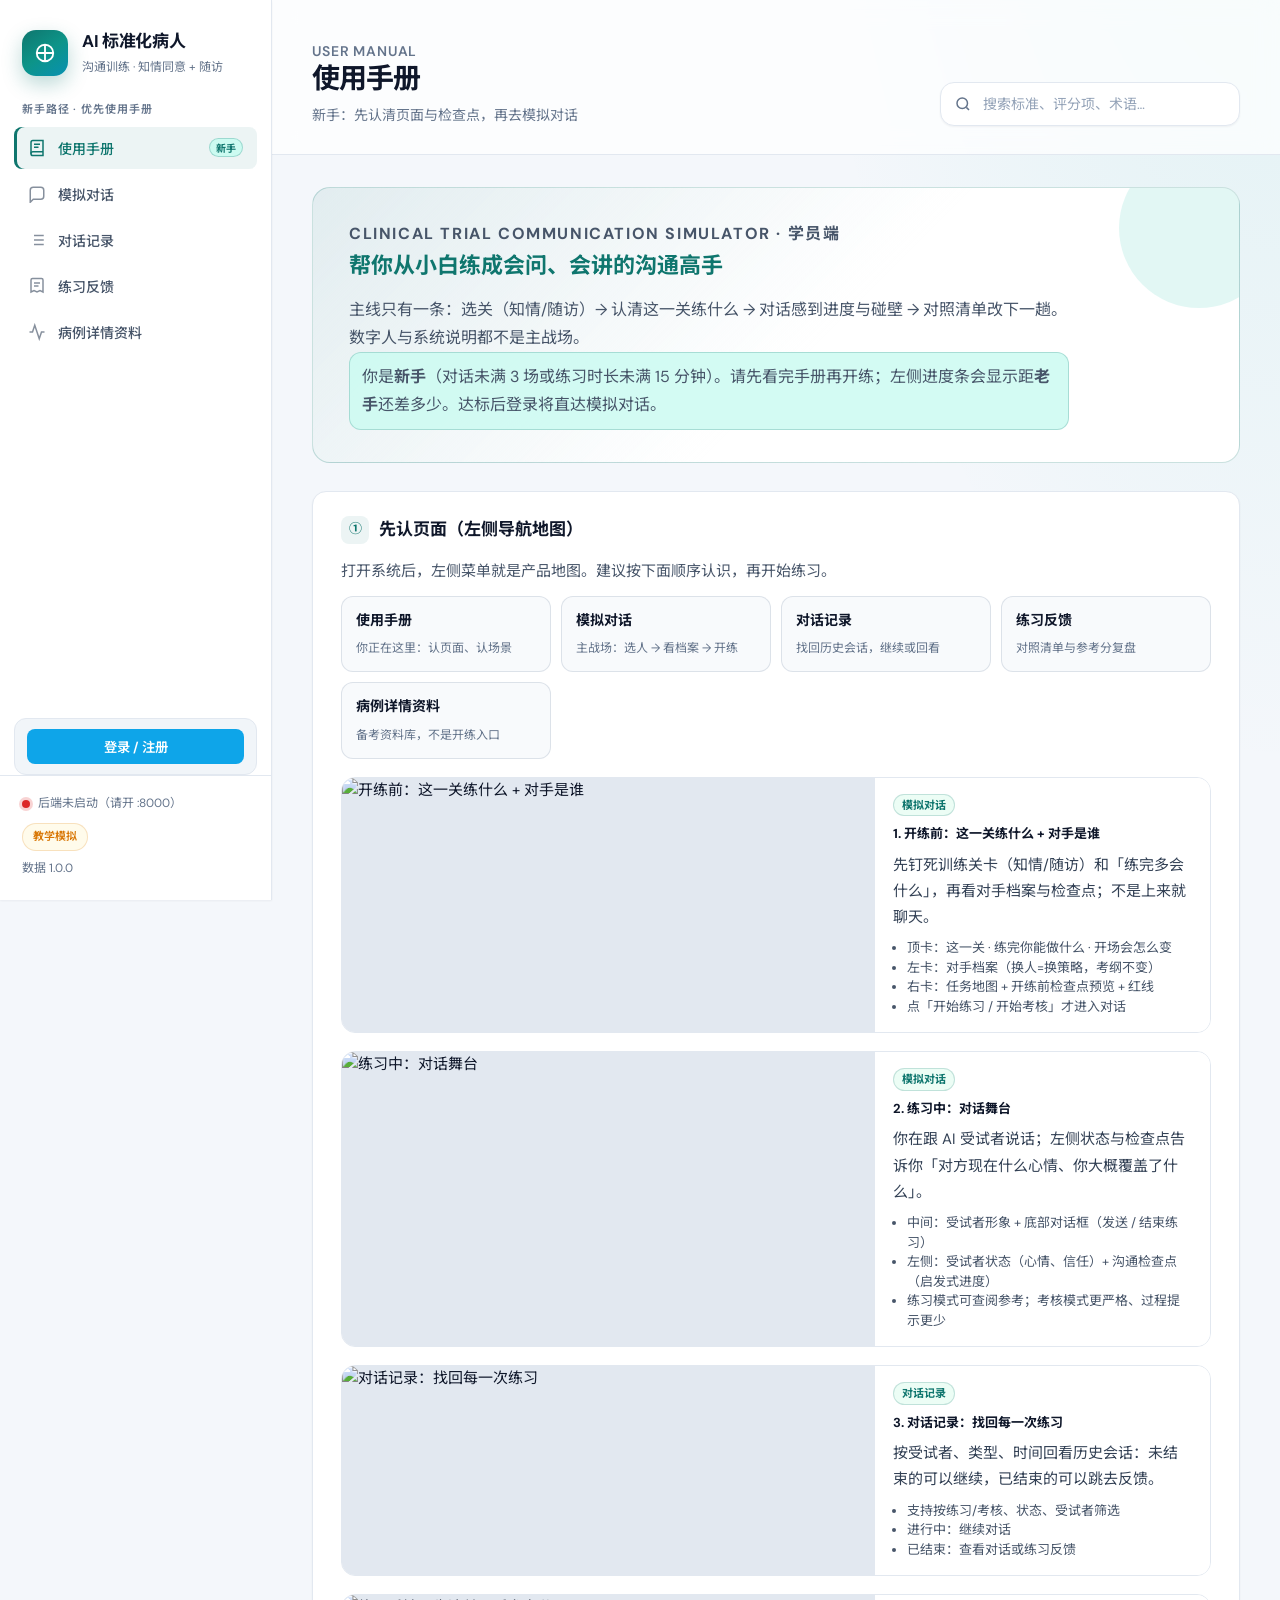
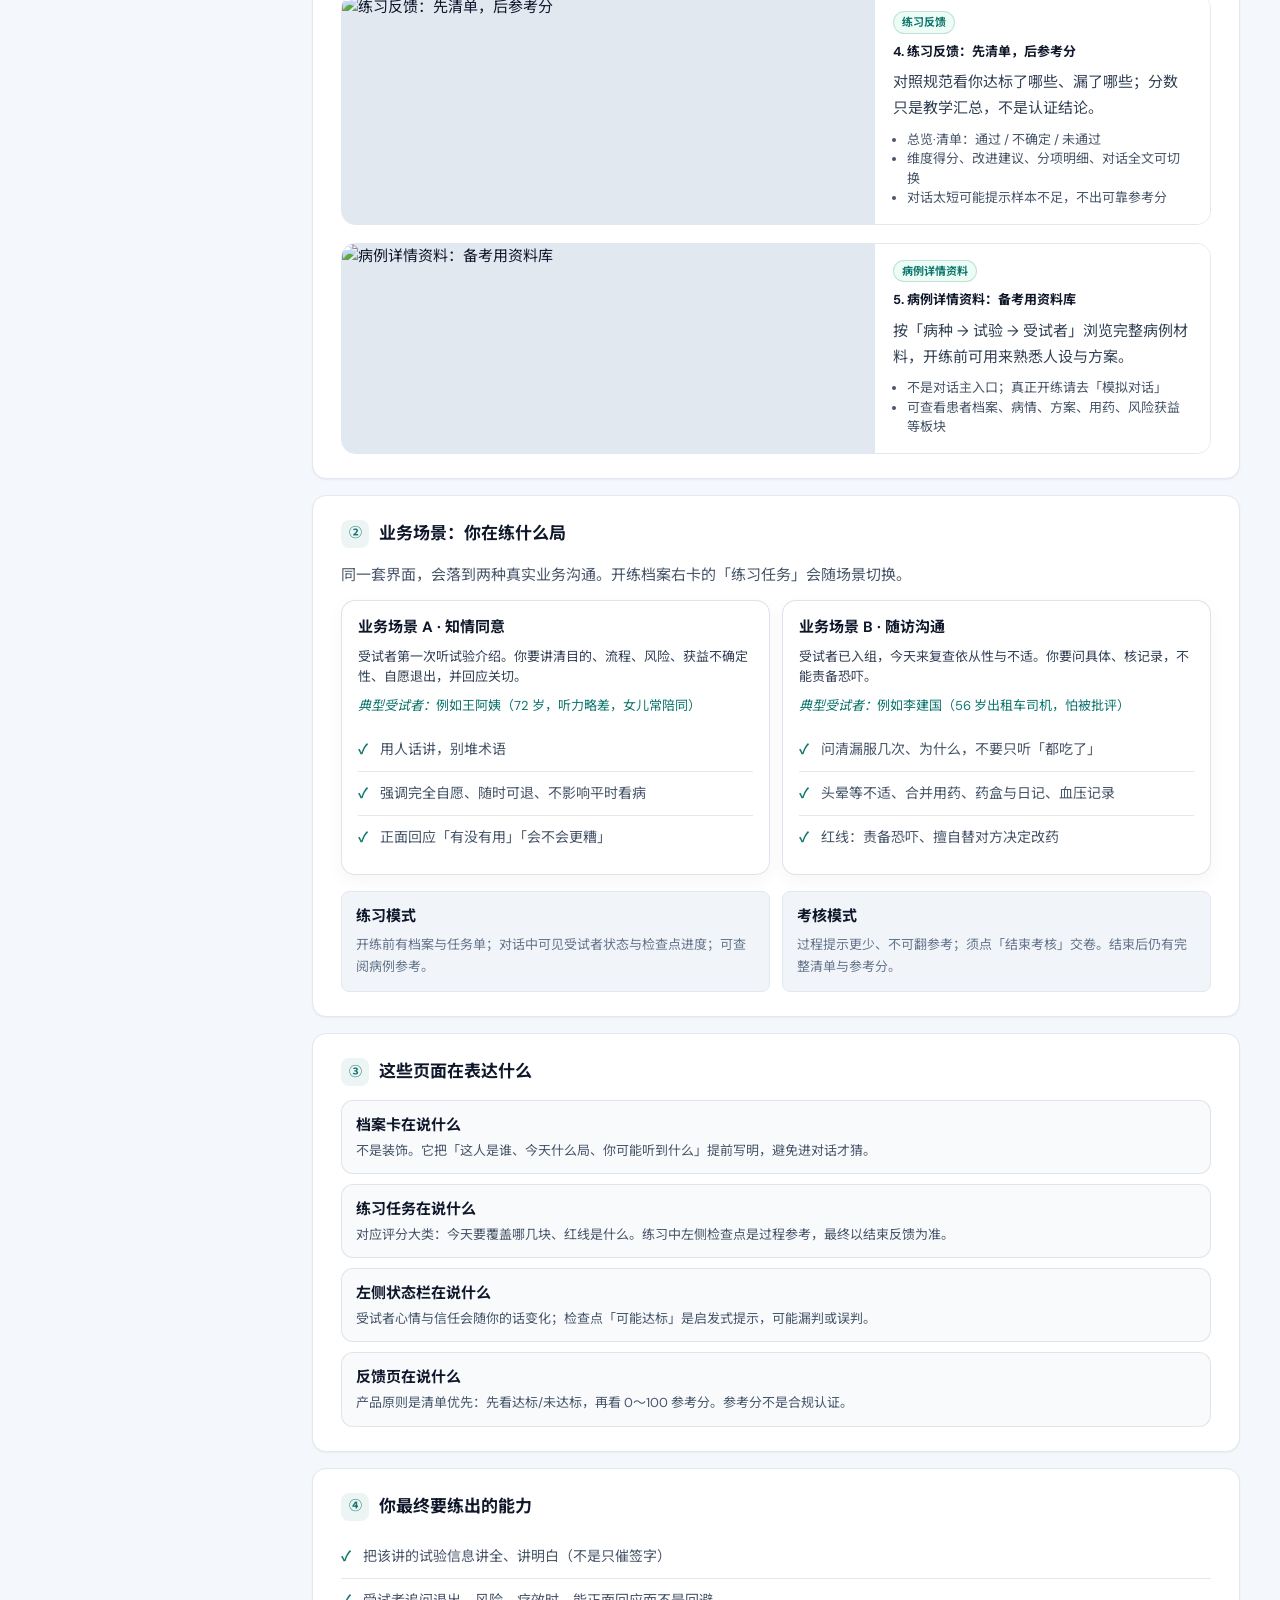
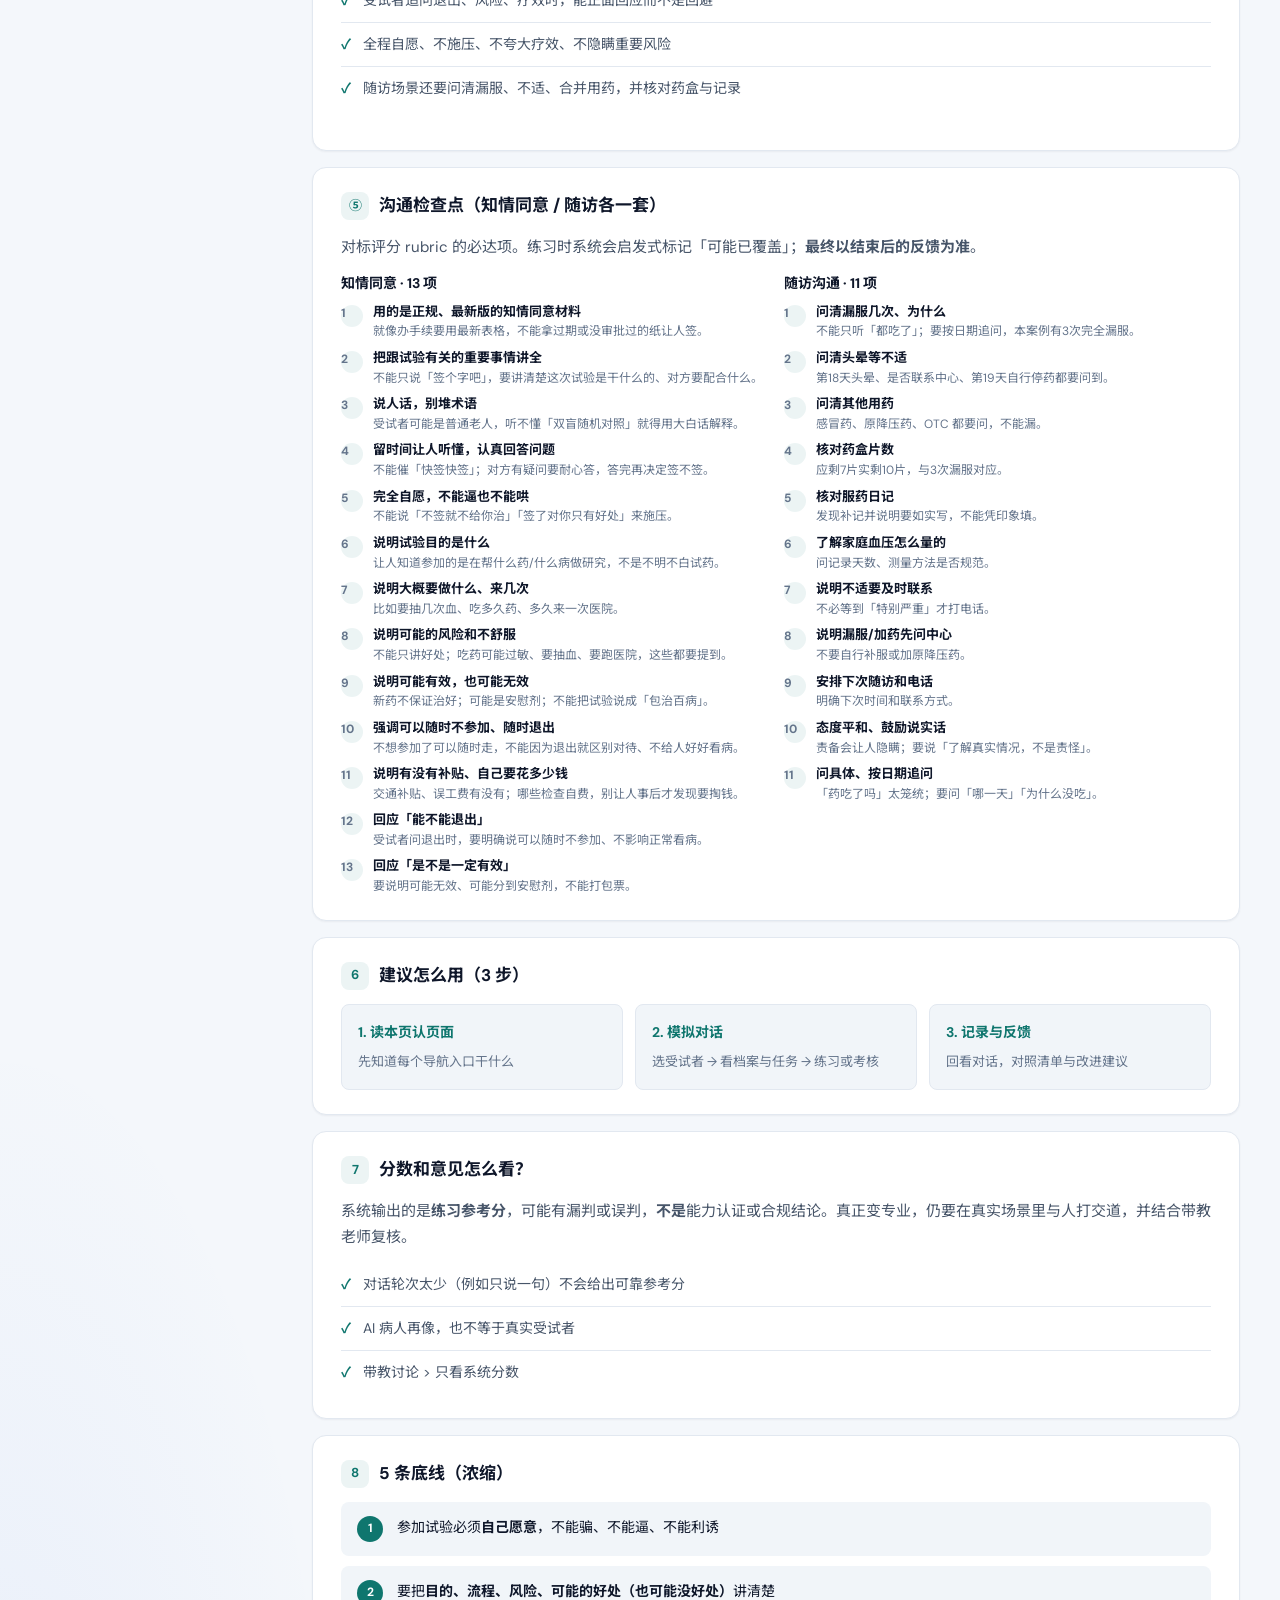
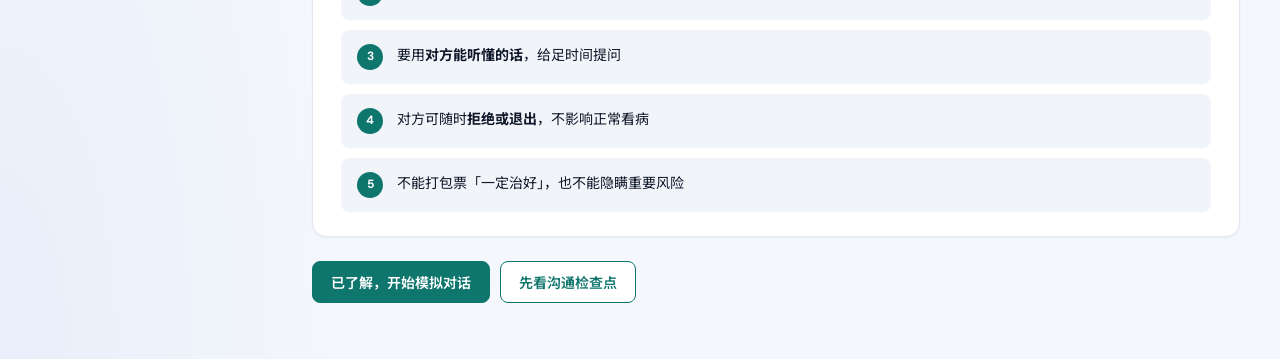
==== commit c93be4d8: "feat: 管理端三路径接入、场景正式/测试与评分闭环，并刷新草稿发布挂钩 补齐 PRD2/3、病例导入与样本包，场景设为正式后同步重算草稿挂钩以便发布。  Co-authored-by: Curso" ====
--- a/web/index.html
+++ b/web/index.html
@@ -8,7 +8,7 @@
   <link rel="preconnect" href="https://fonts.gstatic.com" crossorigin />
   <link href="https://fonts.googleapis.com/css2?family=DM+Sans:ital,opsz,wght@0,9..40,400;0,9..40,500;0,9..40,600;0,9..40,700;1,9..40,400&family=Noto+Sans+SC:wght@400;500;600;700&display=swap" rel="stylesheet" />
   <link rel="icon" href="data:image/svg+xml,%3Csvg xmlns='http://www.w3.org/2000/svg' viewBox='0 0 32 32'%3E%3Ccircle cx='16' cy='16' r='14' fill='%230ea5e9'/%3E%3Cpath stroke='white' stroke-width='2' d='M16 8v8M12 16h8'/%3E%3C/svg%3E" />
-  <link rel="stylesheet" href="css/main.css?v=20260831p42" />
+  <link rel="stylesheet" href="css/main.css?v=20260910samples1" />
 </head>
 <body>
   <div class="app">
@@ -21,7 +21,7 @@
         </div>
         <div class="brand-text">
           <h1>AI 标准化病人</h1>
-          <p>沟通训练 · 标准 + 病例 + 数据库</p>
+          <p>沟通训练 · 知情同意 + 随访</p>
         </div>
       </div>
 
@@ -45,7 +45,7 @@
         <div class="topbar-intro">
           <p class="eyebrow" id="page-eyebrow">Standard Registry</p>
           <h2 id="page-title">概览</h2>
-          <p id="page-desc">药物临床试验研究者沟通标准可视化平台</p>
+          <p id="page-desc">帮研究者练知情同意与随访沟通</p>
         </div>
         <div class="search-box">
           <svg class="search-icon" viewBox="0 0 24 24" fill="none" stroke="currentColor" stroke-width="2"><circle cx="11" cy="11" r="7"/><path d="m20 20-3.5-3.5"/></svg>
@@ -67,6 +67,6 @@
     </div>
   </div>
 
-  <script type="module" src="js/app.js?v=20260831p42"></script>
+  <script type="module" src="js/app.js?v=20260910hooks1"></script>
 </body>
 </html>
--- a/web/css/main.css
+++ b/web/css/main.css
@@ -180,6 +180,86 @@
 
 .nav-btn.active svg { opacity: 1; stroke: var(--primary); }
 
+.nav-btn.is-primary-path:not(.active) {
+  background: rgba(15, 118, 110, 0.06);
+}
+
+.nav-btn span {
+  flex: 1;
+  min-width: 0;
+}
+
+.nav-badge {
+  flex: 0 0 auto;
+  margin: 0;
+  padding: 1px 6px;
+  border-radius: 999px;
+  font-size: 10px;
+  font-style: normal;
+  font-weight: 700;
+  letter-spacing: 0.02em;
+  color: #0f766e;
+  background: #ccfbf1;
+  border: 1px solid rgba(15, 118, 110, 0.25);
+}
+
+.nav-badge--go {
+  color: #fff;
+  background: #0f766e;
+  border-color: #0f766e;
+}
+
+.guide-proficiency-banner {
+  margin: 12px 0 0;
+  padding: 10px 12px;
+  border-radius: 12px;
+  background: rgba(204, 251, 241, 0.85);
+  border: 1px solid rgba(15, 118, 110, 0.22);
+  color: #134e4a;
+  font-size: 13px;
+  line-height: 1.55;
+}
+
+.guide-proficiency-banner.is-regular {
+  background: rgba(224, 242, 254, 0.9);
+  border-color: rgba(2, 132, 199, 0.25);
+  color: #0c4a6e;
+}
+
+.practice-prof-strip {
+  display: flex;
+  flex-wrap: wrap;
+  justify-content: space-between;
+  gap: 12px;
+  align-items: center;
+  margin: 0 0 14px;
+  padding: 12px 14px;
+  border-radius: 14px;
+  background: #ecfdf5;
+  border: 1px solid rgba(15, 118, 110, 0.22);
+}
+
+.practice-prof-strip strong {
+  display: block;
+  font-size: 13px;
+  color: #0f766e;
+  margin-bottom: 2px;
+}
+
+.practice-prof-strip p {
+  margin: 0;
+  font-size: 12px;
+  color: #334155;
+  line-height: 1.45;
+  max-width: 52em;
+}
+
+.practice-prof-strip-actions {
+  display: flex;
+  flex-wrap: wrap;
+  gap: 8px;
+}
+
 .sidebar-foot {
   padding: 18px 22px 22px;
   border-top: 1px solid var(--border);
@@ -770,6 +850,98 @@
   padding: 0;
   box-shadow: var(--shadow-lg);
   animation: modalIn 0.28s cubic-bezier(0.16, 1, 0.3, 1);
+}
+
+.modal-panel.modal-panel--status {
+  max-width: 420px;
+}
+
+.modal.is-locked .modal-close {
+  display: none;
+}
+
+.modal.is-locked .modal-backdrop {
+  pointer-events: none;
+}
+
+.practice-status-modal {
+  padding: 36px 28px 32px;
+  text-align: center;
+}
+
+.practice-status-modal h2 {
+  margin: 18px 0 10px;
+  font-size: 20px;
+  font-weight: 700;
+  color: var(--text);
+  letter-spacing: -0.02em;
+}
+
+.practice-status-modal p {
+  margin: 0 auto;
+  max-width: 32em;
+  font-size: 14px;
+  line-height: 1.7;
+  color: var(--text-secondary);
+}
+
+.practice-status-note {
+  margin-top: 12px !important;
+  font-size: 12px !important;
+  color: var(--muted) !important;
+}
+
+.practice-status-spinner {
+  width: 44px;
+  height: 44px;
+  margin: 0 auto;
+  border-radius: 50%;
+  border: 3px solid rgba(15, 118, 110, 0.18);
+  border-top-color: var(--primary);
+  animation: practiceStatusSpin 0.85s linear infinite;
+}
+
+@keyframes practiceStatusSpin {
+  to { transform: rotate(360deg); }
+}
+
+.practice-status-icon {
+  width: 44px;
+  height: 44px;
+  margin: 0 auto;
+  border-radius: 50%;
+  display: grid;
+  place-items: center;
+  font-size: 22px;
+  font-weight: 800;
+  color: #92400e;
+  background: #fffbeb;
+  border: 1px solid rgba(217, 119, 6, 0.35);
+}
+
+.practice-status-ok {
+  margin-top: 22px;
+  min-width: 120px;
+  padding: 10px 18px;
+  border: none;
+  border-radius: 10px;
+  background: var(--primary);
+  color: #fff;
+  font: inherit;
+  font-weight: 650;
+  cursor: pointer;
+}
+
+.practice-status-ok:hover {
+  filter: brightness(1.05);
+}
+
+.admin-confirm-actions {
+  display: flex;
+  justify-content: center;
+  gap: 10px;
+  margin-top: 8px;
+  flex-wrap: wrap;
 }
 
 @keyframes modalIn {
@@ -1144,7 +1316,8 @@
   grid-template-columns: 260px minmax(0, 1fr);
   gap: 20px;
   align-items: start;
-  max-width: 1180px;
+  max-width: min(1480px, 100%);
+  width: 100%;
 }
 
 .explain-sidebar {
@@ -1383,6 +1556,10 @@
     padding-right: 18px;
   }
 
+  .cases-stats-grid {
+    grid-template-columns: 1fr;
+  }
+
   .cases-shell {
     grid-template-columns: 1fr;
   }
@@ -1401,12 +1578,17 @@
 
 /* ── 病例详情资料 ── */
 .cases-fullpage {
-  max-width: 960px;
+  width: 100%;
+  max-width: none;
+}
+
+.cases-fullpage > .page-back-bar {
+  margin-bottom: 8px;
 }
 
 .cases-topbar {
-  margin-bottom: 20px;
-  padding-bottom: 14px;
+  margin-bottom: 12px;
+  padding-bottom: 10px;
   border-bottom: 1px solid var(--border);
 }
 
@@ -1414,8 +1596,8 @@
   display: flex;
   flex-wrap: wrap;
   align-items: center;
-  gap: 10px 14px;
-  margin-bottom: 12px;
+  gap: 8px 12px;
+  margin-bottom: 8px;
 }
 
 .cases-top-crumb {
@@ -1520,8 +1702,8 @@
 
 .cases-library-search {
   width: 100%;
-  margin: 0 0 10px;
-  padding: 8px 10px;
+  margin: 0;
+  padding: 9px 12px;
   font-size: 13px;
   border: 1px solid var(--border);
   border-radius: var(--radius-sm);
@@ -1539,11 +1721,34 @@
 
 .cases-library-home,
 .cases-level-home {
-  padding: 4px 0 20px;
+  padding: 0;
+}
+
+.cases-library-intro {
+  margin-bottom: 14px;
+}
+
+.cases-library-intro p {
+  margin: 0;
+}
+
+.cases-stats-grid {
+  grid-template-columns: repeat(3, minmax(0, 1fr));
+  gap: 12px;
+  margin-bottom: 18px;
+}
+
+.cases-stats-grid .stat-card {
+  padding: 14px 16px 12px;
+}
+
+.cases-stats-grid .stat-card .num {
+  font-size: 28px;
+  margin: 6px 0 2px;
 }
 
 .cases-library-group {
-  margin-top: 20px;
+  margin-top: 16px;
 }
 
 .cases-library-group-head {
@@ -1551,12 +1756,12 @@
   align-items: baseline;
   justify-content: space-between;
   gap: 8px;
-  margin-bottom: 10px;
+  margin-bottom: 8px;
 }
 
 .cases-library-group-head h4 {
   margin: 0;
-  font-size: 16px;
+  font-size: 15px;
 }
 
 .cases-library-group-head span {
@@ -1566,12 +1771,12 @@
 
 .cases-library-cards {
   display: grid;
+  grid-template-columns: repeat(auto-fill, minmax(220px, 1fr));
+  gap: 10px;
+}
+
+.cases-persona-pick-grid {
   grid-template-columns: repeat(auto-fill, minmax(240px, 1fr));
-  gap: 12px;
-}
-
-.cases-persona-pick-grid {
-  grid-template-columns: repeat(auto-fill, minmax(260px, 1fr));
 }
 
 .cases-library-card {
@@ -1579,11 +1784,11 @@
   border: 1px solid var(--border);
   background: var(--surface);
   border-radius: var(--radius-sm);
-  padding: 14px 14px 12px;
+  padding: 12px 12px 10px;
   text-align: left;
   display: flex;
   flex-direction: column;
-  gap: 6px;
+  gap: 5px;
   cursor: pointer;
   transition: border-color var(--transition), box-shadow var(--transition);
 }
@@ -2308,33 +2513,37 @@
   border-radius: var(--radius-lg);
   box-shadow: var(--shadow-sm);
   overflow: hidden;
-  min-height: 520px;
+  min-height: 0;
   display: flex;
   flex-direction: column;
 }
 
 .cases-subheader {
-  padding: 24px 28px 20px;
+  padding: 16px 22px 12px;
   border-bottom: 1px solid var(--border);
   background: linear-gradient(180deg, rgba(15, 118, 110, 0.06) 0%, var(--surface) 100%);
 }
 
 .cases-subheader h3 {
-  margin: 0 0 8px;
-  font-size: 22px;
+  margin: 0 0 4px;
+  font-size: 20px;
   font-weight: 700;
 }
 
 .cases-subheader p {
   margin: 0;
-  font-size: 14px;
-  line-height: 1.65;
+  font-size: 13px;
+  line-height: 1.5;
   color: var(--text-secondary);
 }
 
 .cases-subpage {
   flex: 1;
-  padding: 24px 28px 8px;
+  padding: 16px 22px 18px;
+}
+
+.cases-fullpage .explain-pager {
+  padding: 10px 22px 14px;
 }
 
 .case-info-grid {
@@ -2629,6 +2838,12 @@
   color: var(--text);
 }
 
+.action-toast.is-pending {
+  color: #134e4a;
+  background: #ecfdf5;
+  border-color: rgba(13, 148, 136, 0.35);
+}
+
 .db-raw {
   text-align: left;
   margin-top: 16px;
@@ -2636,10 +2851,13 @@
   white-space: pre-wrap;
 }
 
-/* ── 模拟对话 ── */
+/* ── 模拟对话 / 反馈 / 记录 / 管理：大屏放宽 ── */
 .practice-page,
-.feedback-page {
-  max-width: 1100px;
+.feedback-page,
+.records-page,
+.admin-page {
+  max-width: min(1480px, 100%);
+  width: 100%;
 }
 
 .practice-hero,
@@ -3159,9 +3377,10 @@
 /* ── 练习反馈 ── */
 .feedback-layout {
   display: grid;
-  grid-template-columns: minmax(320px, 38%) minmax(0, 1fr);
+  grid-template-columns: minmax(300px, 320px) minmax(0, 1fr);
   gap: 24px;
   align-items: start;
+  width: 100%;
 }
 
 .feedback-history-panel {
@@ -3859,6 +4078,241 @@
   color: var(--text);
 }
 
+.guide-nav-map {
+  display: grid;
+  grid-template-columns: repeat(auto-fit, minmax(180px, 1fr));
+  gap: 10px;
+  margin: 12px 0 18px;
+}
+
+.guide-nav-map-item {
+  padding: 12px 14px;
+  border-radius: 12px;
+  background: #f8fafc;
+  border: 1px solid rgba(148, 163, 184, 0.28);
+}
+
+.guide-nav-map-item strong {
+  display: block;
+  margin-bottom: 4px;
+  color: #0f172a;
+  font-size: 14px;
+}
+
+.guide-nav-map-item span {
+  font-size: 12px;
+  color: #64748b;
+  line-height: 1.45;
+}
+
+.guide-audience-tabs {
+  display: flex;
+  flex-wrap: wrap;
+  gap: 8px;
+  margin-bottom: 16px;
+}
+
+.guide-audience-tab {
+  border: 1px solid rgba(148, 163, 184, 0.45);
+  background: #fff;
+  color: #334155;
+  border-radius: 999px;
+  padding: 8px 16px;
+  font-size: 13px;
+  font-weight: 600;
+  cursor: pointer;
+}
+
+.guide-audience-tab.is-active {
+  background: #0f766e;
+  border-color: #0f766e;
+  color: #fff;
+}
+
+.guide-theme-hero--admin {
+  background: linear-gradient(135deg, #1e293b 0%, #334155 55%, #0f766e 100%);
+}
+
+.guide-nav-map--admin .guide-nav-map-item {
+  background: #f1f5f9;
+}
+
+.guide-workflow-grid {
+  display: grid;
+  grid-template-columns: repeat(auto-fit, minmax(240px, 1fr));
+  gap: 14px;
+  margin-top: 12px;
+}
+
+.guide-workflow-card {
+  padding: 14px 16px;
+  border-radius: 14px;
+  border: 1px solid rgba(148, 163, 184, 0.35);
+  background: #fff;
+}
+
+.guide-workflow-card > strong {
+  display: block;
+  margin-bottom: 10px;
+  color: #0f172a;
+}
+
+.guide-draft-status-grid {
+  display: grid;
+  grid-template-columns: repeat(auto-fit, minmax(220px, 1fr));
+  gap: 12px;
+  margin-top: 10px;
+}
+
+.guide-draft-status {
+  padding: 12px 14px;
+  border-radius: 12px;
+  background: #f8fafc;
+  border: 1px solid rgba(148, 163, 184, 0.28);
+}
+
+.guide-draft-status .status-pill {
+  margin-bottom: 8px;
+}
+
+.guide-draft-status p {
+  margin: 0;
+  font-size: 13px;
+  color: #475569;
+  line-height: 1.5;
+}
+
+.guide-page-figure:not(:has(img)) {
+  grid-template-columns: 1fr;
+}
+
+.guide-page-figure:not(:has(img)) figcaption {
+  border: 1px solid rgba(148, 163, 184, 0.28);
+  border-radius: 12px;
+}
+
+.guide-page-stack {
+  display: flex;
+  flex-direction: column;
+  gap: 18px;
+}
+
+.guide-page-figure {
+  display: grid;
+  grid-template-columns: minmax(0, 1.35fr) minmax(240px, 0.85fr);
+  align-items: stretch;
+}
+
+.guide-page-figure img {
+  width: 100%;
+  height: 100%;
+  max-height: 420px;
+  object-fit: cover;
+  object-position: top center;
+  background: #e2e8f0;
+}
+
+.guide-page-figure figcaption {
+  display: flex;
+  flex-direction: column;
+  gap: 8px;
+  padding: 16px 18px;
+  background: #fff;
+}
+
+.guide-page-nav {
+  align-self: flex-start;
+  font-size: 11px;
+  font-weight: 700;
+  color: #0f766e;
+  background: #ecfdf5;
+  border: 1px solid rgba(15, 118, 110, 0.2);
+  border-radius: 999px;
+  padding: 2px 8px;
+}
+
+.guide-page-figure figcaption p {
+  margin: 0;
+  color: #334155;
+}
+
+.guide-page-figure figcaption ul {
+  margin: 0;
+  padding-left: 1.1em;
+  color: #475569;
+  font-size: 13px;
+  line-height: 1.5;
+}
+
+.guide-scenario-grid {
+  display: grid;
+  grid-template-columns: repeat(auto-fit, minmax(280px, 1fr));
+  gap: 12px;
+  margin: 12px 0 16px;
+}
+
+.guide-scenario-card {
+  padding: 14px 16px;
+  border-radius: 14px;
+  background: #fff;
+  border: 1px solid rgba(148, 163, 184, 0.3);
+  box-shadow: 0 6px 18px rgba(15, 23, 42, 0.04);
+}
+
+.guide-scenario-card strong {
+  display: block;
+  margin-bottom: 8px;
+  color: #0f172a;
+}
+
+.guide-scenario-card > p {
+  margin: 0 0 8px;
+  font-size: 13px;
+  color: #334155;
+  line-height: 1.55;
+}
+
+.guide-scenario-who {
+  color: #0f766e !important;
+}
+
+.guide-express-list {
+  display: flex;
+  flex-direction: column;
+  gap: 10px;
+  margin-top: 10px;
+}
+
+.guide-express-item {
+  padding: 12px 14px;
+  border-radius: 12px;
+  background: #f8fafc;
+  border: 1px solid rgba(148, 163, 184, 0.25);
+}
+
+.guide-express-item strong {
+  display: block;
+  margin-bottom: 4px;
+  color: #0f172a;
+}
+
+.guide-express-item p {
+  margin: 0 !important;
+  font-size: 13px;
+  color: #475569;
+  line-height: 1.55;
+}
+
+@media (max-width: 900px) {
+  .guide-page-figure {
+    grid-template-columns: 1fr;
+  }
+
+  .guide-page-figure img {
+    max-height: 280px;
+  }
+}
+
 .guide-script-cards {
   display: grid;
   grid-template-columns: repeat(auto-fit, minmax(260px, 1fr));
@@ -4126,7 +4580,7 @@
   position: fixed;
   top: 0;
   right: 0;
-  width: min(400px, 94vw);
+  width: min(400px, 34vw);
   height: 100vh;
   z-index: 70;
   background: var(--surface);
@@ -4185,7 +4639,7 @@
 
 .practice-start-actions--single {
   grid-template-columns: 1fr;
-  max-width: 480px;
+  max-width: none;
 }
 
 .practice-selected-persona {
@@ -4217,6 +4671,418 @@
   color: var(--muted);
 }
 
+/* 开练：人物档案 + 今日任务 */
+.practice-briefing {
+  display: grid;
+  grid-template-columns: minmax(280px, 0.95fr) minmax(300px, 1.15fr);
+  gap: 16px;
+  margin: 12px 0 18px;
+  align-items: start;
+}
+
+.briefing-level-hero {
+  grid-column: 1 / -1;
+  padding: 16px 18px 14px;
+  border-radius: 16px;
+  border: 1px solid rgba(15, 118, 110, 0.28);
+  background:
+    linear-gradient(135deg, rgba(240, 253, 250, 0.95), rgba(248, 250, 252, 0.98)),
+    #f8fafc;
+  box-shadow: 0 10px 28px rgba(15, 23, 42, 0.05);
+}
+
+.briefing-level-kicker {
+  display: inline-block;
+  font-size: 11px;
+  font-weight: 700;
+  letter-spacing: 0.04em;
+  color: #0f766e;
+  background: #ccfbf1;
+  border: 1px solid rgba(15, 118, 110, 0.2);
+  border-radius: 999px;
+  padding: 2px 10px;
+}
+
+.briefing-level-hero h3 {
+  margin: 8px 0 6px;
+  font-size: 20px;
+  line-height: 1.35;
+  color: #0f172a;
+}
+
+.briefing-level-outcome {
+  margin: 0 0 8px;
+  font-size: 14px;
+  font-weight: 600;
+  color: #134e4a;
+  line-height: 1.55;
+}
+
+.briefing-level-brief,
+.briefing-level-opening {
+  margin: 0 0 6px;
+  font-size: 13px;
+  color: #475569;
+  line-height: 1.55;
+}
+
+.briefing-level-emphasis {
+  margin: 0 0 6px;
+  padding: 0.5rem 0.75rem;
+  border-radius: 8px;
+  background: rgba(15, 118, 110, 0.08);
+  color: #0f766e;
+  font-size: 13px;
+  line-height: 1.45;
+}
+
+.briefing-level-opening {
+  margin-bottom: 0;
+  padding-top: 6px;
+  border-top: 1px dashed rgba(148, 163, 184, 0.45);
+  color: #0f766e;
+}
+
+.briefing-checkpoint-preview {
+  margin-top: 12px;
+  padding: 12px 12px 10px;
+  border-radius: 12px;
+  background: #f8fafc;
+  border: 1px solid rgba(148, 163, 184, 0.28);
+}
+
+.briefing-checkpoint-preview header {
+  display: flex;
+  justify-content: space-between;
+  gap: 8px;
+  align-items: baseline;
+  margin-bottom: 8px;
+}
+
+.briefing-checkpoint-preview header strong {
+  font-size: 13px;
+  color: #0f172a;
+}
+
+.briefing-checkpoint-preview header span {
+  font-size: 11px;
+  color: #94a3b8;
+}
+
+.briefing-checkpoint-preview ol {
+  margin: 0;
+  padding: 0;
+  list-style: none;
+  display: grid;
+  grid-template-columns: 1fr 1fr;
+  gap: 6px 10px;
+}
+
+.briefing-checkpoint-preview li {
+  display: flex;
+  gap: 6px;
+  align-items: flex-start;
+  font-size: 12px;
+  color: #334155;
+  line-height: 1.4;
+}
+
+.briefing-checkpoint-preview li.is-more {
+  grid-column: 1 / -1;
+  color: #64748b;
+  font-style: italic;
+}
+
+.briefing-cp-num {
+  flex: 0 0 auto;
+  width: 18px;
+  height: 18px;
+  border-radius: 999px;
+  display: inline-grid;
+  place-items: center;
+  font-size: 10px;
+  font-weight: 700;
+  color: #0f766e;
+  background: #ccfbf1;
+}
+
+.persona-dossier {
+  background: #fff;
+  border: 1px solid rgba(148, 163, 184, 0.35);
+  border-radius: 16px;
+  padding: 18px 18px 14px;
+  box-shadow: 0 10px 28px rgba(15, 23, 42, 0.06);
+}
+
+.persona-dossier-hero {
+  display: grid;
+  grid-template-columns: auto minmax(0, 1fr) auto;
+  gap: 12px;
+  align-items: start;
+  margin-bottom: 14px;
+}
+
+.persona-dossier-avatar {
+  width: 112px;
+  height: 112px;
+  border-radius: 20px;
+  overflow: hidden;
+  background: linear-gradient(160deg, #e2e8f0, #f8fafc);
+  border: 1px solid rgba(148, 163, 184, 0.35);
+  flex-shrink: 0;
+  position: relative;
+}
+
+.persona-dossier-avatar img {
+  width: 100%;
+  height: 100%;
+  object-fit: cover;
+  object-position: center top;
+  display: block;
+}
+
+.persona-dossier-avatar-fallback {
+  position: absolute;
+  inset: 0;
+  display: grid;
+  place-items: center;
+  font-size: 28px;
+  font-weight: 700;
+  color: #0f766e;
+  background: #ecfdf5;
+}
+
+.persona-dossier-avatar-fallback[hidden] {
+  display: none !important;
+}
+
+.persona-dossier-title h3 {
+  margin: 4px 0 4px;
+  font-size: 18px;
+  line-height: 1.35;
+  color: #0f172a;
+}
+
+.persona-dossier-title p {
+  margin: 0;
+  font-size: 13px;
+  color: #64748b;
+}
+
+.persona-dossier-badge {
+  display: inline-block;
+  font-size: 11px;
+  font-weight: 700;
+  letter-spacing: 0.02em;
+  color: #0f766e;
+  background: #ecfdf5;
+  border: 1px solid rgba(15, 118, 110, 0.22);
+  border-radius: 999px;
+  padding: 2px 8px;
+}
+
+.persona-dossier-meta {
+  display: grid;
+  gap: 8px;
+  margin: 0 0 14px;
+  padding: 12px 0;
+  border-top: 1px solid rgba(148, 163, 184, 0.28);
+  border-bottom: 1px solid rgba(148, 163, 184, 0.28);
+}
+
+.persona-dossier-meta > div {
+  display: grid;
+  grid-template-columns: 72px minmax(0, 1fr);
+  gap: 10px;
+  align-items: start;
+}
+
+.persona-dossier-meta dt {
+  margin: 0;
+  font-size: 12px;
+  color: #64748b;
+}
+
+.persona-dossier-meta dd {
+  margin: 0;
+  font-size: 13px;
+  color: #0f172a;
+  line-height: 1.45;
+}
+
+.persona-dossier-block {
+  margin-bottom: 12px;
+}
+
+.persona-dossier-block h4 {
+  margin: 0 0 6px;
+  font-size: 13px;
+  color: #0f172a;
+}
+
+.persona-dossier-block p,
+.persona-dossier-block li {
+  margin: 0;
+  font-size: 13px;
+  line-height: 1.55;
+  color: #334155;
+}
+
+.persona-dossier-block ul {
+  margin: 0;
+  padding-left: 1.1em;
+}
+
+.persona-dossier-block--tip {
+  padding: 10px 12px;
+  border-radius: 12px;
+  background: #f0fdfa;
+  border: 1px solid rgba(15, 118, 110, 0.18);
+}
+
+.persona-dossier-tip {
+  margin-top: 6px !important;
+  color: #0f766e !important;
+  font-weight: 600;
+}
+
+.persona-dossier-chips {
+  display: flex;
+  flex-wrap: wrap;
+  gap: 6px;
+}
+
+.persona-dossier-chips span {
+  font-size: 12px;
+  color: #334155;
+  background: #f8fafc;
+  border: 1px solid rgba(148, 163, 184, 0.35);
+  border-radius: 999px;
+  padding: 4px 10px;
+}
+
+.persona-dossier-foot {
+  margin: 8px 0 0;
+  font-size: 11px;
+  color: #94a3b8;
+}
+
+.briefing-tasks {
+  background: #fff;
+  border: 1px solid rgba(148, 163, 184, 0.35);
+  border-radius: 16px;
+  padding: 18px;
+  box-shadow: 0 10px 28px rgba(15, 23, 42, 0.06);
+  min-height: 100%;
+}
+
+.briefing-tasks-head {
+  margin-bottom: 14px;
+}
+
+.briefing-tasks-head strong {
+  display: block;
+  font-size: 16px;
+  color: #0f172a;
+  margin-bottom: 4px;
+}
+
+.briefing-tasks-head span {
+  font-size: 13px;
+  color: #64748b;
+}
+
+.briefing-task-grid {
+  display: flex;
+  flex-direction: column;
+  gap: 10px;
+}
+
+.briefing-task-card {
+  padding: 12px 14px;
+  border-radius: 12px;
+  background: #f8fafc;
+  border: 1px solid rgba(148, 163, 184, 0.28);
+}
+
+.briefing-task-card header {
+  display: flex;
+  gap: 10px;
+  align-items: flex-start;
+  margin-bottom: 8px;
+}
+
+.briefing-task-card header strong {
+  display: block;
+  font-size: 14px;
+  color: #0f172a;
+}
+
+.briefing-task-card header span {
+  display: block;
+  font-size: 12px;
+  color: #64748b;
+  font-weight: 400;
+}
+
+.briefing-task-num {
+  flex: 0 0 auto;
+  width: 24px;
+  height: 24px;
+  border-radius: 999px;
+  display: grid;
+  place-items: center;
+  font-size: 12px;
+  font-weight: 700;
+  color: #fff;
+  background: #0f766e;
+}
+
+.briefing-task-card ul {
+  margin: 0;
+  padding-left: 1.15em;
+  color: #334155;
+  font-size: 13px;
+  line-height: 1.5;
+}
+
+.briefing-task-card li.is-more {
+  color: #64748b;
+  list-style: none;
+  margin-left: -1.15em;
+  font-size: 12px;
+}
+
+.briefing-redline {
+  margin: 14px 0 0;
+  padding: 10px 12px;
+  border-radius: 10px;
+  background: #fff1f2;
+  border: 1px solid rgba(244, 63, 94, 0.28);
+  color: #9f1239;
+  font-size: 13px;
+  line-height: 1.5;
+}
+
+@media (max-width: 960px) {
+  .practice-briefing {
+    grid-template-columns: 1fr;
+  }
+
+  .briefing-checkpoint-preview ol {
+    grid-template-columns: 1fr;
+  }
+
+  .persona-dossier-hero {
+    grid-template-columns: auto minmax(0, 1fr);
+  }
+
+  .persona-dossier-hero .practice-link-btn {
+    grid-column: 1 / -1;
+    justify-self: start;
+  }
+}
+
 .practice-start-btn.primary {
   border-color: var(--primary);
   background: var(--primary-soft);
@@ -4228,6 +5094,79 @@
   border-radius: var(--radius-lg);
   padding: 20px 22px;
   box-shadow: var(--shadow-sm);
+  display: flex;
+  flex-direction: column;
+  max-height: min(78vh, 820px);
+  min-height: 0;
+}
+
+.practice-picker-toolbar {
+  display: flex;
+  flex-direction: column;
+  gap: 12px;
+  margin-bottom: 12px;
+  flex: 0 0 auto;
+}
+
+.practice-picker-scene-tabs {
+  display: flex;
+  flex-wrap: wrap;
+  gap: 8px;
+}
+
+.practice-scene-tab {
+  appearance: none;
+  border: 1px solid var(--border);
+  background: var(--surface);
+  color: var(--text);
+  padding: 6px 14px;
+  border-radius: 999px;
+  font-size: 13px;
+  cursor: pointer;
+  transition: border-color 0.15s, background 0.15s;
+}
+
+.practice-scene-tab:hover {
+  border-color: var(--primary);
+}
+
+.practice-scene-tab.is-active {
+  border-color: var(--primary);
+  background: var(--primary-soft);
+  color: var(--primary);
+  font-weight: 600;
+}
+
+.practice-picker-body {
+  flex: 1 1 auto;
+  min-height: 0;
+  overflow-y: auto;
+  overflow-x: hidden;
+  padding-right: 6px;
+  margin-right: -2px;
+}
+
+.practice-picker-section + .practice-picker-section {
+  margin-top: 8px;
+  padding-top: 12px;
+  border-top: 1px dashed var(--border);
+}
+
+.practice-picker-scene-group + .practice-picker-scene-group {
+  margin-top: 4px;
+}
+
+.practice-picker-scene-head {
+  display: flex;
+  align-items: center;
+  justify-content: space-between;
+  gap: 8px;
+  margin-bottom: 8px;
+}
+
+.practice-picker-scene-count {
+  font-size: 12px;
+  color: var(--muted);
 }
 
 .practice-picker-head {
@@ -4249,7 +5188,7 @@
 }
 
 .practice-picker-search {
-  margin-bottom: 16px;
+  margin-bottom: 0;
 }
 
 .practice-picker-search input {
@@ -4262,9 +5201,9 @@
 
 .practice-persona-grid {
   display: grid;
-  grid-template-columns: repeat(auto-fill, minmax(260px, 1fr));
-  gap: 12px;
-  margin-bottom: 20px;
+  grid-template-columns: repeat(auto-fill, minmax(280px, 1fr));
+  gap: 14px;
+  margin-bottom: 16px;
 }
 
 .practice-persona-card {
@@ -4299,6 +5238,29 @@
   justify-content: space-between;
   gap: 8px;
   margin-bottom: 6px;
+}
+
+.practice-persona-card-avatar {
+  flex: 0 0 auto;
+  width: 40px;
+  height: 40px;
+  border-radius: 10px;
+  overflow: hidden;
+  background: #e2e8f0;
+  border: 1px solid rgba(148, 163, 184, 0.35);
+}
+
+.practice-persona-card-avatar img {
+  width: 100%;
+  height: 100%;
+  object-fit: cover;
+  object-position: center top;
+  display: block;
+}
+
+.practice-persona-card-top strong {
+  flex: 1 1 auto;
+  min-width: 0;
 }
 
 .practice-persona-card-meta {
@@ -4658,6 +5620,182 @@
   font-size: 12px;
 }
 
+/* 浅色侧栏下：账号区跟随浅色（管理端/学员端共用外壳） */
+.user-bar {
+  background: var(--surface-muted);
+  border: 1px solid var(--border);
+}
+
+.user-bar-text strong {
+  color: var(--text);
+}
+
+.user-bar-text small {
+  color: var(--muted);
+}
+
+.user-bar-logout {
+  border: 1px solid var(--border);
+  background: #fff;
+  color: var(--text-secondary);
+}
+
+.user-bar-logout:hover {
+  border-color: var(--primary-border);
+  color: var(--primary);
+  background: var(--primary-soft);
+}
+
+/* 学员新手进度：单独浅色卡，不影响管理端账号区结构 */
+.user-stage-tag {
+  display: inline-block;
+  margin-left: 6px;
+  padding: 1px 7px;
+  border-radius: 999px;
+  font-size: 10px;
+  font-weight: 700;
+  vertical-align: middle;
+  letter-spacing: 0.02em;
+}
+
+.user-stage-tag.is-newbie {
+  color: #92400e;
+  background: #fef3c7;
+  border: 1px solid rgba(245, 158, 11, 0.45);
+}
+
+.user-stage-tag.is-veteran {
+  color: #0f766e;
+  background: #ccfbf1;
+  border: 1px solid rgba(15, 118, 110, 0.28);
+}
+
+.user-stage-progress {
+  margin: 0 0 8px;
+  padding: 10px 9px 8px;
+  border-radius: 12px;
+  background: #fff;
+  border: 1px solid var(--primary-border);
+  box-shadow: var(--shadow-sm);
+}
+
+.user-stage-progress-head {
+  display: flex;
+  justify-content: space-between;
+  align-items: baseline;
+  gap: 8px;
+  margin-bottom: 8px;
+  font-size: 11px;
+  color: var(--text-secondary);
+  font-weight: 600;
+}
+
+.user-stage-progress-head strong {
+  color: var(--primary);
+  font-size: 14px;
+  font-variant-numeric: tabular-nums;
+}
+
+.user-stage-row {
+  margin-bottom: 8px;
+}
+
+.user-stage-row:last-of-type {
+  margin-bottom: 6px;
+}
+
+.user-stage-row-label {
+  display: flex;
+  justify-content: space-between;
+  gap: 8px;
+  margin-bottom: 4px;
+  font-size: 10px;
+  color: var(--muted);
+}
+
+.user-stage-row-label em {
+  font-style: normal;
+  font-weight: 700;
+  color: var(--text);
+  font-variant-numeric: tabular-nums;
+}
+
+.user-stage-progress-track {
+  height: 10px;
+  border-radius: 999px;
+  background: #e2e8f0;
+  border: 1px solid #cbd5e1;
+  overflow: hidden;
+  position: relative;
+}
+
+.user-stage-progress-track::before {
+  content: '';
+  position: absolute;
+  inset: 0;
+  background: repeating-linear-gradient(
+    -45deg,
+    rgba(148, 163, 184, 0.22) 0 4px,
+    transparent 4px 8px
+  );
+  pointer-events: none;
+}
+
+.user-stage-progress-fill {
+  position: relative;
+  z-index: 1;
+  height: 100%;
+  min-width: 0;
+  border-radius: inherit;
+  transition: width 0.35s ease;
+}
+
+.user-stage-progress-fill.is-sessions {
+  background: linear-gradient(90deg, #d97706, #fbbf24);
+}
+
+.user-stage-progress-fill.is-time {
+  background: linear-gradient(90deg, #0f766e, #2dd4bf);
+}
+
+.user-stage-progress-meta {
+  margin: 0;
+  font-size: 10px;
+  color: var(--muted);
+  line-height: 1.4;
+}
+
+.user-stage-veteran-note {
+  margin: 0 0 8px;
+  font-size: 11px;
+  color: var(--primary);
+}
+
+/* 登录 / 注册：隐藏左侧功能导航，避免与主表单抢注意力 */
+body.auth-focus .sidebar {
+  display: none;
+}
+
+body.auth-focus .main {
+  margin-left: 0;
+  width: 100%;
+  max-width: none;
+}
+
+body.auth-focus .topbar .search-box {
+  display: none;
+}
+
+body.auth-focus .topbar {
+  justify-content: center;
+  text-align: center;
+}
+
+body.auth-focus .auth-page {
+  min-height: calc(100vh - 160px);
+  align-items: center;
+}
+
 .auth-page {
   display: flex;
   justify-content: center;
@@ -5064,29 +6202,104 @@
 .records-page {
   display: flex;
   flex-direction: column;
-  gap: 16px;
+  gap: 14px;
   min-height: 0;
-  height: calc(100vh - 120px);
-  max-height: calc(100vh - 120px);
+  height: auto;
+  max-height: none;
+  max-width: min(1100px, 100%);
+  width: 100%;
+}
+
+.records-toolbar {
+  display: flex;
+  flex-wrap: wrap;
+  gap: 12px 16px;
+  align-items: flex-end;
+  justify-content: space-between;
 }
 
 .records-list {
   display: flex;
   flex-direction: column;
   gap: 10px;
+  flex: 0 0 auto;
+  min-height: 0;
+  overflow: visible;
+  padding-right: 0;
+}
+
+.records-filters {
+  display: flex;
+  flex-wrap: wrap;
+  gap: 12px 16px;
+  padding: 12px 14px;
+  background: #fff;
+  border: 1px solid var(--line, #e2e8f0);
+  border-radius: 12px;
   flex: 1 1 auto;
-  min-height: 0;
-  overflow-y: auto;
-  padding-right: 4px;
-  scrollbar-gutter: stable;
-}
-
-.records-list::-webkit-scrollbar {
-  width: 8px;
-}
-.records-list::-webkit-scrollbar-thumb {
-  background: rgba(100, 116, 139, 0.45);
-  border-radius: 999px;
+}
+
+.records-filters label {
+  font-size: 12px;
+  font-weight: 600;
+  color: #64748b;
+  display: flex;
+  flex-direction: column;
+  gap: 4px;
+  min-width: 120px;
+}
+
+.records-filters select {
+  display: block;
+  padding: 8px 10px;
+  border-radius: 8px;
+  border: 1px solid #cbd5e1;
+  min-width: 140px;
+  background: #fff;
+  font: inherit;
+  font-size: 13px;
+  color: #0f172a;
+}
+
+.records-summary {
+  font-size: 13px;
+  color: #64748b;
+  padding-bottom: 4px;
+  flex: 0 0 auto;
+}
+
+.records-row {
+  display: flex;
+  gap: 14px;
+  justify-content: space-between;
+  align-items: flex-start;
+  padding: 14px 16px;
+  background: #fff;
+  border: 1px solid #e2e8f0;
+  border-radius: 12px;
+}
+
+.records-row-actions {
+  display: flex;
+  flex-direction: row;
+  flex-wrap: wrap;
+  gap: 6px;
+  flex-shrink: 0;
+  justify-content: flex-end;
+}
+
+@media (max-width: 720px) {
+  .records-row {
+    flex-direction: column;
+  }
+  .records-row-actions {
+    width: 100%;
+    justify-content: stretch;
+  }
+  .records-action {
+    flex: 1 1 auto;
+    text-align: center;
+  }
 }
 
 /* —— 管理端 —— */
@@ -5094,7 +6307,8 @@
   display: flex;
   flex-direction: column;
   gap: 16px;
-  max-width: 1100px;
+  max-width: min(1480px, 100%);
+  width: 100%;
 }
 
 .admin-hero h3 {
@@ -5361,6 +6575,1236 @@
   margin: 0;
   font-size: 12px;
   color: #047857;
+}
+
+.admin-ingest-modes {
+  display: grid;
+  grid-template-columns: repeat(3, minmax(0, 1fr));
+  gap: 12px;
+  margin-top: 12px;
+}
+
+.admin-purpose-banner h4 {
+  margin-bottom: 6px;
+}
+
+.admin-level-grid,
+.admin-level-map {
+  display: grid;
+  grid-template-columns: repeat(2, minmax(0, 1fr));
+  gap: 12px;
+  margin-top: 12px;
+}
+
+.admin-scene-picker {
+  margin-top: 10px;
+}
+
+.admin-scene-picker-current {
+  display: flex;
+  flex-wrap: wrap;
+  align-items: center;
+  gap: 8px;
+  padding: 10px 12px;
+  border: 1px solid #bfdbfe;
+  background: #f8fbff;
+  border-radius: 10px;
+  font-size: 13px;
+  color: #0f172a;
+}
+
+.admin-scene-filter-label {
+  display: block;
+  margin-top: 10px;
+}
+
+.admin-scene-filter-label input {
+  width: 100%;
+  box-sizing: border-box;
+  padding: 8px 10px;
+  border: 1px solid var(--border);
+  border-radius: 8px;
+  font: inherit;
+}
+
+.admin-scene-picker-list {
+  margin-top: 8px;
+  max-height: 260px;
+  overflow: auto;
+  border: 1px solid var(--border);
+  border-radius: 10px;
+  background: #fff;
+  padding: 6px;
+}
+
+.admin-scene-group + .admin-scene-group {
+  margin-top: 6px;
+  padding-top: 6px;
+  border-top: 1px dashed #e2e8f0;
+}
+
+.admin-scene-group-title {
+  font-size: 11px;
+  font-weight: 600;
+  color: #64748b;
+  letter-spacing: 0.02em;
+  padding: 4px 8px 6px;
+}
+
+.admin-scene-row {
+  appearance: none;
+  width: 100%;
+  display: flex;
+  align-items: flex-start;
+  justify-content: space-between;
+  gap: 10px;
+  text-align: left;
+  border: 1px solid transparent;
+  background: transparent;
+  border-radius: 8px;
+  padding: 8px 10px;
+  cursor: pointer;
+  font: inherit;
+  color: inherit;
+}
+
+.admin-scene-row:hover {
+  background: #f8fafc;
+  border-color: #e2e8f0;
+}
+
+.admin-scene-row.is-active {
+  background: #eff6ff;
+  border-color: #2563eb;
+  box-shadow: 0 0 0 2px rgba(37, 99, 235, 0.12);
+}
+
+.admin-scene-row-main {
+  display: flex;
+  flex-wrap: wrap;
+  align-items: baseline;
+  gap: 6px 8px;
+  min-width: 0;
+}
+
+.admin-scene-row-main strong {
+  font-size: 13px;
+  color: #0f172a;
+}
+
+.admin-scene-row-sub {
+  flex: 1 1 100%;
+  font-size: 12px;
+  color: #64748b;
+  line-height: 1.35;
+  display: -webkit-box;
+  -webkit-line-clamp: 1;
+  -webkit-box-orient: vertical;
+  overflow: hidden;
+}
+
+.admin-scene-badge {
+  flex-shrink: 0;
+  font-size: 11px;
+  border-radius: 999px;
+  padding: 2px 8px;
+  line-height: 1.4;
+}
+
+.admin-scene-badge.is-ok {
+  color: #166534;
+  background: #dcfce7;
+}
+
+.admin-scene-badge.is-test {
+  color: #9a3412;
+  background: #ffedd5;
+}
+
+.admin-publish-block {
+  margin: 10px 0 12px;
+  padding: 10px 12px;
+  border: 1px solid #fdba74;
+  background: #fff7ed;
+  border-radius: 10px;
+  font-size: 13px;
+  color: #9a3412;
+  line-height: 1.5;
+}
+
+.admin-publish-block.is-info {
+  border-color: #93c5fd;
+  background: #eff6ff;
+  color: #1e3a8a;
+}
+
+.admin-tier-fieldset {
+  border: 1px solid var(--border);
+  border-radius: 10px;
+  padding: 10px 12px 12px;
+  margin: 0;
+}
+
+.admin-tier-fieldset legend {
+  padding: 0 6px;
+  font-size: 13px;
+  font-weight: 600;
+  color: #0f172a;
+}
+
+.admin-tier-option {
+  display: flex;
+  align-items: flex-start;
+  gap: 8px;
+  margin-top: 8px;
+  font-size: 13px;
+  color: #334155;
+  cursor: pointer;
+}
+
+.admin-tier-option input {
+  margin-top: 3px;
+}
+
+.admin-locked-context {
+  display: flex;
+  flex-wrap: wrap;
+  align-items: center;
+  gap: 8px 14px;
+  margin: 10px 0 12px;
+  padding: 10px 12px;
+  border: 1px solid #e2e8f0;
+  background: #f8fafc;
+  border-radius: 10px;
+  font-size: 13px;
+  color: #0f172a;
+}
+
+.admin-level-card,
+.admin-level-map-card {
+  appearance: none;
+  border: 1px solid var(--border);
+  background: #fff;
+  border-radius: 12px;
+  padding: 14px 14px 12px;
+  text-align: left;
+  display: flex;
+  flex-direction: column;
+  gap: 6px;
+  transition: border-color 0.15s, box-shadow 0.15s;
+}
+
+button.admin-level-card {
+  cursor: pointer;
+  font: inherit;
+  color: inherit;
+}
+
+.admin-level-card:hover,
+.admin-level-map-card:hover {
+  border-color: #2563eb;
+  box-shadow: 0 0 0 3px rgba(37, 99, 235, 0.1);
+}
+
+.admin-level-card.is-active {
+  border-color: #2563eb;
+  background: #eff6ff;
+  box-shadow: 0 0 0 3px rgba(37, 99, 235, 0.14);
+}
+
+.admin-level-card-top {
+  display: flex;
+  align-items: center;
+  justify-content: space-between;
+  gap: 8px;
+}
+
+.admin-level-card-top strong {
+  font-size: 15px;
+  color: #0f172a;
+}
+
+.admin-level-code {
+  font-size: 11px;
+  color: #475569;
+  background: #f1f5f9;
+  border-radius: 999px;
+  padding: 2px 8px;
+  flex-shrink: 0;
+}
+
+.admin-level-skill {
+  font-size: 13px;
+  color: #1e293b;
+  margin: 0;
+}
+
+.admin-level-goal {
+  font-size: 12px;
+  color: var(--muted);
+  margin: 0;
+  line-height: 1.45;
+}
+
+.admin-level-meta {
+  font-size: 11px;
+  color: #64748b;
+  margin-top: 2px;
+}
+
+.admin-level-map-list {
+  margin: 4px 0 8px;
+  padding-left: 18px;
+  font-size: 12px;
+  color: #475569;
+  line-height: 1.5;
+}
+
+.admin-level-badge {
+  display: inline-block;
+  font-size: 11px;
+  font-weight: 600;
+  color: #1d4ed8;
+  background: #dbeafe;
+  border-radius: 6px;
+  padding: 1px 7px;
+}
+
+.admin-inline-label {
+  display: flex;
+  flex-direction: column;
+  gap: 6px;
+  max-width: 280px;
+  font-size: 13px;
+}
+
+.admin-ingest-mode {
+  appearance: none;
+  border: 1px solid var(--border);
+  background: #fff;
+  border-radius: 12px;
+  padding: 16px 14px;
+  text-align: left;
+  cursor: pointer;
+  display: flex;
+  flex-direction: column;
+  gap: 6px;
+  transition: border-color 0.15s, box-shadow 0.15s;
+}
+
+.admin-ingest-mode:hover {
+  border-color: #2563eb;
+  box-shadow: 0 0 0 3px rgba(37, 99, 235, 0.12);
+}
+
+.admin-ingest-mode strong {
+  font-size: 15px;
+  color: #0f172a;
+}
+
+.admin-create-paths {
+  grid-template-columns: repeat(3, minmax(0, 1fr));
+}
+
+@media (max-width: 960px) {
+  .admin-create-paths {
+    grid-template-columns: 1fr;
+  }
+}
+
+.admin-ingest-mode span {
+  font-size: 12px;
+  color: var(--muted);
+}
+
+.admin-drop-block {
+  display: flex;
+  flex-direction: column;
+  gap: 10px;
+}
+
+.admin-dropzone {
+  position: relative;
+  display: grid;
+  grid-template-columns: auto 1fr auto;
+  align-items: center;
+  gap: 14px 16px;
+  min-height: 112px;
+  padding: 18px 20px;
+  border: 1.5px dashed #94a3b8;
+  border-radius: 14px;
+  background:
+    linear-gradient(180deg, #f8fafc 0%, #f1f5f9 100%);
+  cursor: pointer;
+  transition: border-color 0.15s, background 0.15s, box-shadow 0.15s;
+  outline: none;
+}
+
+.admin-dropzone:hover,
+.admin-dropzone:focus-visible {
+  border-color: #2563eb;
+  background: linear-gradient(180deg, #eff6ff 0%, #f8fafc 100%);
+  box-shadow: 0 0 0 3px rgba(37, 99, 235, 0.1);
+}
+
+.admin-dropzone.is-dragover {
+  border-color: #1d4ed8;
+  border-style: solid;
+  background: #dbeafe;
+  box-shadow: 0 0 0 4px rgba(37, 99, 235, 0.16);
+}
+
+.admin-dropzone.is-busy {
+  opacity: 0.72;
+  cursor: wait;
+  pointer-events: none;
+}
+
+.admin-drop-input {
+  position: absolute;
+  width: 1px;
+  height: 1px;
+  opacity: 0;
+  pointer-events: none;
+}
+
+.admin-drop-visual {
+  width: 52px;
+  height: 52px;
+  border-radius: 14px;
+  display: grid;
+  place-items: center;
+  background: #fff;
+  border: 1px solid #e2e8f0;
+  color: #2563eb;
+}
+
+.admin-drop-copy {
+  display: flex;
+  flex-direction: column;
+  gap: 4px;
+  min-width: 0;
+}
+
+.admin-drop-copy strong {
+  font-size: 14px;
+  color: #0f172a;
+}
+
+.admin-drop-copy span {
+  font-size: 12px;
+  color: #64748b;
+  line-height: 1.45;
+}
+
+.admin-drop-browse {
+  white-space: nowrap;
+}
+
+.admin-drop-filelist {
+  list-style: none;
+  margin: 0;
+  padding: 0;
+  border: 1px solid var(--border);
+  border-radius: 12px;
+  background: #fff;
+  overflow: hidden;
+}
+
+.admin-drop-filelist li {
+  display: flex;
+  align-items: center;
+  justify-content: space-between;
+  gap: 12px;
+  padding: 10px 12px;
+  border-bottom: 1px solid #eef2f7;
+}
+
+.admin-drop-filelist li:last-child {
+  border-bottom: 0;
+}
+
+.admin-drop-filemeta {
+  display: flex;
+  flex-direction: column;
+  gap: 2px;
+  min-width: 0;
+}
+
+.admin-drop-filemeta strong {
+  font-size: 13px;
+  color: #0f172a;
+  overflow: hidden;
+  text-overflow: ellipsis;
+  white-space: nowrap;
+}
+
+.admin-drop-filemeta span {
+  font-size: 11px;
+  color: #64748b;
+}
+
+.admin-drop-remove {
+  appearance: none;
+  border: 0;
+  background: #f1f5f9;
+  color: #475569;
+  width: 28px;
+  height: 28px;
+  border-radius: 8px;
+  font-size: 18px;
+  line-height: 1;
+  cursor: pointer;
+  flex: 0 0 auto;
+}
+
+.admin-drop-remove:hover {
+  background: #fee2e2;
+  color: #b91c1c;
+}
+
+.admin-drop-actions {
+  display: flex;
+  flex-wrap: wrap;
+  gap: 8px;
+  align-items: center;
+}
+
+.admin-upload-progress {
+  border: 1px solid #bfdbfe;
+  border-radius: 14px;
+  background: linear-gradient(180deg, #eff6ff 0%, #f8fafc 100%);
+  padding: 16px 18px;
+  display: flex;
+  flex-direction: column;
+  gap: 12px;
+}
+
+.admin-upload-progress-head {
+  display: grid;
+  grid-template-columns: auto 1fr auto;
+  gap: 12px;
+  align-items: center;
+}
+
+.admin-upload-progress-copy {
+  display: flex;
+  flex-direction: column;
+  gap: 3px;
+  min-width: 0;
+}
+
+.admin-upload-progress-copy strong {
+  font-size: 14px;
+  color: #0f172a;
+}
+
+.admin-upload-progress-copy span {
+  font-size: 12px;
+  color: #64748b;
+}
+
+.admin-upload-pct {
+  font-size: 13px;
+  font-weight: 700;
+  color: #1d4ed8;
+  font-variant-numeric: tabular-nums;
+}
+
+.admin-upload-bar {
+  height: 8px;
+  border-radius: 999px;
+  background: #e2e8f0;
+  overflow: hidden;
+}
+
+.admin-upload-bar > i {
+  display: block;
+  height: 100%;
+  width: 0;
+  border-radius: inherit;
+  background: linear-gradient(90deg, #3b82f6, #2563eb);
+  transition: width 0.18s ease;
+}
+
+.admin-upload-bar > i.is-indeterminate {
+  width: 40% !important;
+  animation: admin-upload-slide 1.1s ease-in-out infinite;
+}
+
+.admin-spinner {
+  width: 22px;
+  height: 22px;
+  border-radius: 50%;
+  border: 2.5px solid #bfdbfe;
+  border-top-color: #2563eb;
+  animation: admin-spin 0.8s linear infinite;
+  flex: 0 0 auto;
+}
+
+@keyframes admin-spin {
+  to { transform: rotate(360deg); }
+}
+
+@keyframes admin-upload-slide {
+  0% { transform: translateX(-120%); }
+  100% { transform: translateX(320%); }
+}
+
+@media (max-width: 720px) {
+  .admin-dropzone {
+    grid-template-columns: auto 1fr;
+  }
+  .admin-drop-browse {
+    grid-column: 1 / -1;
+    justify-self: start;
+  }
+}
+
+.admin-persona-chips {
+  display: flex;
+  flex-wrap: wrap;
+  gap: 6px;
+  margin: 8px 0;
+}
+
+.admin-persona-chip {
+  display: inline-block;
+  padding: 3px 10px;
+  border-radius: 999px;
+  background: #ecfdf5;
+  color: #047857;
+  font-size: 12px;
+  font-weight: 600;
+}
+
+.admin-mat-toolbar {
+  display: flex;
+  flex-wrap: wrap;
+  align-items: center;
+  gap: 10px;
+  margin: 10px 0 4px;
+}
+
+.admin-mat-selectall {
+  display: inline-flex;
+  align-items: center;
+  gap: 6px;
+  font-size: 13px;
+  color: #334155;
+  cursor: pointer;
+  user-select: none;
+}
+
+.admin-mat-review {
+  display: grid;
+  grid-template-columns: minmax(280px, 1.2fr) minmax(240px, 1fr);
+  gap: 14px;
+  margin-top: 12px;
+  align-items: stretch;
+  height: min(58vh, 560px);
+  min-height: 320px;
+}
+
+.admin-mat-list-wrap,
+.admin-mat-preview-wrap {
+  border: 1px solid var(--border);
+  border-radius: 12px;
+  background: #fff;
+  min-height: 0;
+  height: 100%;
+  overflow: hidden;
+  display: flex;
+  flex-direction: column;
+}
+
+.admin-mat-list-wrap {
+  padding: 0;
+  overflow: auto;
+}
+
+.admin-mat-preview-wrap {
+  padding: 12px;
+  gap: 8px;
+}
+
+.admin-mat-preview-wrap h5 {
+  margin: 0;
+  font-size: 14px;
+  flex: 0 0 auto;
+}
+
+.admin-mat-preview-meta {
+  margin: 0;
+  font-size: 12px;
+  color: var(--muted);
+  flex: 0 0 auto;
+}
+
+.admin-mat-preview {
+  margin: 0;
+  flex: 1 1 auto;
+  min-height: 0;
+  max-height: none;
+  overflow: auto;
+  padding: 10px 12px;
+  border-radius: 8px;
+  background: #f8fafc;
+  border: 1px solid #e2e8f0;
+  font-size: 12px;
+  line-height: 1.5;
+  white-space: pre-wrap;
+  word-break: break-word;
+}
+
+.admin-mat-table {
+  width: 100%;
+  border-collapse: collapse;
+  font-size: 13px;
+}
+
+.admin-mat-table th,
+.admin-mat-table td {
+  padding: 8px 10px;
+  border-bottom: 1px solid #eef2f7;
+  vertical-align: top;
+  text-align: left;
+}
+
+.admin-mat-table th {
+  position: sticky;
+  top: 0;
+  background: #f8fafc;
+  font-size: 12px;
+  color: #64748b;
+  z-index: 1;
+}
+
+.admin-mat-row.is-active {
+  background: #eff6ff;
+}
+
+.admin-mat-pick {
+  appearance: none;
+  border: 0;
+  background: transparent;
+  padding: 0;
+  text-align: left;
+  cursor: pointer;
+  color: inherit;
+}
+
+.admin-mat-pick:hover strong {
+  color: #1d4ed8;
+}
+
+.admin-mat-reason {
+  color: #475569;
+  font-size: 12px;
+  line-height: 1.4;
+}
+
+.admin-mat-badge {
+  display: inline-block;
+  padding: 2px 8px;
+  border-radius: 999px;
+  font-size: 11px;
+  font-weight: 600;
+}
+
+.admin-mat-badge-keep {
+  background: #dcfce7;
+  color: #166534;
+}
+
+.admin-mat-badge-reject {
+  background: #fee2e2;
+  color: #991b1b;
+}
+
+.admin-mat-badge-skip {
+  background: #e2e8f0;
+  color: #475569;
+}
+
+.admin-mat-actions {
+  display: flex;
+  flex-wrap: wrap;
+  align-items: center;
+  gap: 12px;
+  margin-top: 14px;
+}
+
+@media (max-width: 900px) {
+  .admin-mat-review {
+    grid-template-columns: 1fr;
+  }
+}
+
+.admin-eng-fallback summary {
+  cursor: pointer;
+  font-weight: 600;
+  color: #64748b;
+}
+
+.admin-review-split {
+  display: grid;
+  grid-template-columns: minmax(240px, 0.95fr) minmax(300px, 1.25fr);
+  gap: 16px;
+  margin-top: 12px;
+  align-items: stretch;
+  height: min(68vh, 640px);
+  min-height: 320px;
+}
+
+.admin-review-source,
+.admin-review-cards {
+  border: 1px solid var(--border);
+  border-radius: 12px;
+  padding: 12px;
+  background: #fff;
+  min-height: 0;
+  height: 100%;
+  overflow: hidden;
+  display: flex;
+  flex-direction: column;
+}
+
+.admin-review-source h5,
+.admin-review-cards > label,
+.admin-review-cards > h5,
+.admin-review-cards > div > h5 {
+  flex: 0 0 auto;
+}
+
+.admin-review-source .admin-muted-id {
+  flex: 0 0 auto;
+  margin-bottom: 8px;
+}
+
+.admin-source-pre {
+  flex: 1 1 auto;
+  min-height: 0;
+  max-height: none;
+  overflow: auto;
+  white-space: pre-wrap;
+  word-break: break-word;
+  font-size: 13px;
+  line-height: 1.55;
+  margin: 0;
+  padding: 8px;
+  background: #f8fafc;
+  border-radius: 8px;
+  scrollbar-gutter: stable;
+}
+
+.admin-review-cards {
+  overflow-y: auto;
+  overscroll-behavior: contain;
+  scrollbar-gutter: stable;
+  gap: 10px;
+}
+
+.admin-expand-plain {
+  display: block;
+  flex: 1 1 auto;
+  width: 100%;
+  min-height: 0;
+  height: 100%;
+  box-sizing: border-box;
+  overflow: auto;
+  resize: none;
+  font: inherit;
+  font-size: 14px;
+  line-height: 1.6;
+  color: #0f172a;
+  border: 1px solid var(--border);
+  border-radius: 8px;
+  padding: 12px 14px;
+  background: #fff;
+  white-space: pre-wrap;
+  scrollbar-gutter: stable;
+}
+
+.admin-busy-banner {
+  margin: 10px 0 4px;
+  padding: 10px 12px;
+  border-radius: 8px;
+  background: #ecfeff;
+  border: 1px solid #a5f3fc;
+  color: #155e75;
+  font-size: 13px;
+  font-weight: 600;
+}
+
+.admin-btn:disabled {
+  opacity: 0.55;
+  cursor: not-allowed;
+}
+
+.admin-source-mark {
+  background: #fde68a;
+  color: #78350f;
+  padding: 0 2px;
+  border-radius: 2px;
+}
+
+.admin-case-doc {
+  flex: 1 1 auto;
+  min-height: 0;
+  overflow: auto;
+  display: flex;
+  flex-direction: column;
+  gap: 12px;
+  padding-right: 2px;
+  scrollbar-gutter: stable;
+}
+
+.admin-case-doc-title {
+  font-size: 16px;
+  font-weight: 650;
+  line-height: 1.4;
+  color: #0f172a;
+}
+
+.admin-case-doc-title-label,
+.admin-case-sec label {
+  display: flex;
+  flex-direction: column;
+  gap: 4px;
+  font-size: 12px;
+  color: #64748b;
+}
+
+.admin-case-doc-title-label input,
+.admin-case-sec input,
+.admin-case-sec textarea {
+  width: 100%;
+  font: inherit;
+  font-size: 13px;
+  color: #0f172a;
+  border: 1px solid var(--border);
+  border-radius: 8px;
+  padding: 8px 10px;
+  background: #fff;
+}
+
+.admin-case-sec {
+  border: 1px solid #e2e8f0;
+  border-radius: 10px;
+  padding: 10px;
+  background: #f8fafc;
+  display: flex;
+  flex-direction: column;
+  gap: 8px;
+}
+
+.admin-case-sec-h {
+  margin: 0 0 6px;
+  font-size: 13px;
+  font-weight: 650;
+  color: #1e293b;
+}
+
+.admin-case-doc.is-readonly .admin-case-sec-body {
+  font-size: 13px;
+  line-height: 1.55;
+  color: #334155;
+  white-space: normal;
+  word-break: break-word;
+}
+
+.admin-case-doc.is-readonly .admin-case-sec {
+  background: #fff;
+}
+
+.admin-annot-list {
+  list-style: none;
+  margin: 0;
+  padding: 0;
+  display: flex;
+  flex-direction: column;
+  gap: 8px;
+}
+
+.admin-annot-item {
+  border: 1px solid var(--border);
+  border-radius: 8px;
+  padding: 8px 10px;
+  cursor: pointer;
+  background: #f8fafc;
+}
+
+.admin-annot-item:hover {
+  border-color: #93c5fd;
+}
+
+.admin-annot-item.is-selected {
+  border-color: #0e7490;
+  background: #ecfeff;
+}
+
+.admin-annot-pick {
+  display: inline-flex;
+  align-items: center;
+  gap: 6px;
+  margin-bottom: 6px;
+  font-size: 12px;
+  color: #0f766e;
+  cursor: pointer;
+  user-select: none;
+}
+
+.admin-revise-dock {
+  position: sticky;
+  bottom: 8px;
+  z-index: 8;
+  margin-top: 12px;
+  padding: 12px;
+  border: 1px solid #bae6fd;
+  border-radius: 12px;
+  background: #f0f9ff;
+  box-shadow: 0 -8px 24px rgba(15, 23, 42, 0.08);
+  display: flex;
+  flex-direction: column;
+  gap: 8px;
+}
+
+.admin-revise-dock-head {
+  display: flex;
+  flex-wrap: wrap;
+  gap: 8px 12px;
+  align-items: baseline;
+}
+
+.admin-revise-dock-head strong {
+  font-size: 14px;
+  color: #0c4a6e;
+}
+
+.admin-revise-dock-row {
+  display: grid;
+  grid-template-columns: minmax(0, 1fr) auto;
+  gap: 8px;
+  align-items: stretch;
+}
+
+.admin-revise-dock-row textarea {
+  width: 100%;
+  min-height: 2.8rem;
+  resize: vertical;
+  font: inherit;
+  font-size: 13px;
+  line-height: 1.45;
+  border: 1px solid var(--border);
+  border-radius: 8px;
+  padding: 8px 10px;
+  background: #fff;
+}
+
+.admin-revise-dock-row .admin-btn.primary {
+  white-space: nowrap;
+  align-self: stretch;
+  min-width: 9.5rem;
+}
+
+.admin-revise-selected {
+  display: flex;
+  flex-wrap: wrap;
+  gap: 6px;
+  align-items: center;
+}
+
+.admin-revise-chip {
+  display: inline-block;
+  max-width: 100%;
+  padding: 4px 8px;
+  border-radius: 999px;
+  background: #e0f2fe;
+  color: #075985;
+  font-size: 12px;
+}
+
+.admin-version-details {
+  border-top: 1px dashed #bae6fd;
+  padding-top: 6px;
+}
+
+.admin-version-details > summary {
+  cursor: pointer;
+  font-size: 13px;
+  font-weight: 650;
+  color: #0c4a6e;
+  user-select: none;
+}
+
+.admin-version-list {
+  list-style: none;
+  margin: 8px 0 0;
+  padding: 0;
+  display: flex;
+  flex-direction: column;
+  gap: 8px;
+  max-height: 180px;
+  overflow: auto;
+}
+
+.admin-version-list li {
+  display: flex;
+  justify-content: space-between;
+  gap: 10px;
+  align-items: flex-start;
+  padding: 8px;
+  border-radius: 8px;
+  background: #fff;
+  border: 1px solid #e2e8f0;
+}
+
+.admin-version-list li strong {
+  display: block;
+  font-size: 13px;
+}
+
+@media (max-width: 700px) {
+  .admin-revise-dock-row {
+    grid-template-columns: 1fr;
+  }
+}
+
+
+.admin-annot-text {
+  font-size: 13px;
+  margin-bottom: 4px;
+}
+
+.admin-annot-meta {
+  display: flex;
+  flex-wrap: wrap;
+  gap: 6px 10px;
+  font-size: 11px;
+  color: #64748b;
+}
+
+.admin-tag-warn,
+.admin-tag-ok {
+  font-weight: 700;
+  border-radius: 999px;
+  padding: 1px 8px;
+}
+
+.admin-tag-warn {
+  background: #fef3c7;
+  color: #b45309;
+}
+
+.admin-tag-ok {
+  background: #d1fae5;
+  color: #047857;
+}
+
+.admin-hooks {
+  margin-top: 12px;
+  padding-top: 8px;
+  border-top: 1px dashed var(--border);
+}
+
+.admin-scoring-pack {
+  margin: 0.75rem 0;
+  padding: 0.75rem 1rem;
+  border: 1px solid #c7e0d8;
+  border-radius: 8px;
+  background: #f3faf7;
+  display: flex;
+  flex-direction: column;
+  gap: 0.35rem;
+}
+
+.admin-scoring-pack strong {
+  color: #0f766e;
+  font-size: 13px;
+}
+
+.admin-scoring-pack > span {
+  font-size: 13px;
+  color: #334155;
+}
+
+.admin-hooks-list {
+  list-style: none;
+  margin: 8px 0 0;
+  padding: 0;
+  display: flex;
+  flex-direction: column;
+  gap: 6px;
+}
+
+.admin-hook-item {
+  display: flex;
+  flex-direction: column;
+  gap: 2px;
+  padding: 8px 10px;
+  border-radius: 8px;
+  border: 1px solid var(--border);
+  font-size: 12px;
+}
+
+.admin-hook-item.status-ok {
+  border-color: #6ee7b7;
+  background: #ecfdf5;
+}
+
+.admin-hook-item.status-warn {
+  border-color: #fcd34d;
+  background: #fffbeb;
+}
+
+.admin-hook-item.status-fail {
+  border-color: #fca5a5;
+  background: #fef2f2;
+}
+
+.admin-review-actions {
+  margin-top: 16px;
+  display: flex;
+  flex-wrap: wrap;
+  gap: 12px;
+  align-items: center;
+  justify-content: space-between;
+}
+
+.admin-ack {
+  display: flex;
+  align-items: center;
+  gap: 8px;
+  font-size: 13px;
+}
+
+.admin-review-btns {
+  display: flex;
+  flex-wrap: wrap;
+  gap: 8px;
+}
+
+@media (max-width: 900px) {
+  .admin-ingest-modes,
+  .admin-level-grid,
+  .admin-level-map,
+  .admin-review-split {
+    grid-template-columns: 1fr;
+  }
+
+  .admin-review-split {
+    height: auto;
+    max-height: none;
+  }
+
+  .admin-review-source {
+    height: min(36vh, 280px);
+  }
+
+  .admin-review-cards {
+    height: min(60vh, 520px);
+  }
 }
 
 .admin-card-head-row {
@@ -5422,16 +7866,26 @@
   display: grid;
   grid-template-columns: repeat(auto-fill, minmax(280px, 1fr));
   gap: 14px;
+  overflow: visible;
+  width: 100%;
 }
 
 .admin-avatar-card {
   display: grid;
-  grid-template-columns: 110px 1fr;
+  grid-template-columns: 110px minmax(0, 1fr);
   gap: 12px;
   padding: 12px;
   border: 1px solid var(--border);
   border-radius: 12px;
   background: var(--surface-muted);
+  min-width: 0;
+}
+
+.admin-avatar-actions {
+  display: flex;
+  flex-wrap: wrap;
+  gap: 8px;
+  align-items: center;
 }
 
 .admin-avatar-preview {
@@ -5449,12 +7903,15 @@
   display: block;
 }
 
-.admin-avatar-empty {
-  display: grid;
-  place-items: center;
-  min-height: 140px;
-  font-size: 12px;
-  color: var(--muted);
+.admin-avatar-card.is-generating {
+  border-color: #67e8f9;
+  box-shadow: 0 0 0 2px rgba(6, 182, 212, 0.18);
+}
+
+.admin-avatar-empty.is-generating {
+  color: #0e7490;
+  font-weight: 600;
+  background: #ecfeff;
 }
 
 .admin-avatar-body {
@@ -5515,21 +7972,9 @@
   }
 }
 
-.records-filters {
-  display: flex; flex-wrap: wrap; gap: 12px 20px;
-  padding: 14px 16px; background: #fff; border: 1px solid var(--line, #e2e8f0); border-radius: 12px;
-}
-.records-filters label { font-size: 12px; font-weight: 600; color: #64748b; }
-.records-filters select { display: block; margin-top: 4px; padding: 6px 10px; border-radius: 8px; border: 1px solid #cbd5e1; min-width: 140px; }
-.records-summary { font-size: 13px; color: #64748b; }
-.records-row {
-  display: flex; gap: 12px; justify-content: space-between; align-items: flex-start;
-  padding: 14px 16px; background: #fff; border: 1px solid #e2e8f0; border-radius: 12px;
-}
 .records-row-top { display: flex; flex-wrap: wrap; gap: 6px; align-items: center; margin-bottom: 6px; }
 .records-row-meta { display: flex; flex-wrap: wrap; gap: 10px; font-size: 12px; color: #64748b; margin-bottom: 6px; }
 .records-row-preview { margin: 0; font-size: 13px; color: #475569; line-height: 1.5; }
-.records-row-actions { display: flex; flex-direction: column; gap: 6px; flex-shrink: 0; }
 .records-action {
   padding: 6px 12px; border-radius: 8px; border: none; background: #0f766e; color: #fff;
   font-size: 12px; cursor: pointer; white-space: nowrap;
@@ -5539,23 +7984,33 @@
 .engagement-bar { margin-bottom: 0; }
 .practice-case-hint.warn { color: #b45309; font-weight: 600; }
 
-/* ── Galgame 沉浸式对话布局 Phase 2.5 ── */
+/* ── Galgame 沉浸式对话布局 · 叠层 + 大框 ── */
 body.gal-immersive .topbar {
+  display: none;
+}
+
+body.gal-immersive .sidebar {
   display: none;
 }
 
 body.gal-immersive .view {
   padding: 0;
   height: 100vh;
+  width: 100%;
+  max-width: none;
   overflow: hidden;
 }
 
 body.gal-immersive .main {
+  margin-left: 0;
+  width: 100%;
+  max-width: none;
   overflow: hidden;
 }
 
 .practice-page.is-gal {
   max-width: none;
+  width: 100%;
   height: 100%;
   min-height: 0;
 }
@@ -5564,14 +8019,29 @@
   position: relative;
   height: 100vh;
   min-height: 100vh;
+  width: 100%;
   overflow: hidden;
   background: #0f172a;
-  --gal-ref-width: min(360px, 38vw);
+  --gal-ref-width: min(400px, 34vw);
+  --gal-rail-w: min(280px, 22vw);
+  --gal-check-w: min(280px, 22vw);
+  --gal-dialog-max: min(920px, calc(100vw - 80px));
+}
+
+/* 查阅参考打开：对话浮层右侧让出参考栏，对话框贴右 */
+.practice-gal-wrap.is-ref-open .practice-gal-vn-layer {
+  padding-right: calc(var(--gal-ref-width) + 12px);
+  display: flex;
+  flex-direction: column;
+  align-items: flex-end;
 }
 
 .practice-gal-wrap.is-ref-open .gal-dialog-glass {
-  margin-right: calc(var(--gal-ref-width) + 16px);
-  max-width: min(760px, calc(100vw - var(--gal-ref-width) - 80px));
+  margin-left: 0;
+  margin-right: 0;
+  width: min(100%, var(--gal-dialog-max));
+  max-width: min(var(--gal-dialog-max), 100%);
+  align-self: flex-end;
 }
 
 body.gal-immersive .practice-ref-backdrop.is-visible {
@@ -5614,7 +8084,8 @@
   right: 0;
   bottom: 0;
   z-index: 8;
-  padding: 0 24px 20px;
+  padding: 0 28px 22px;
+  padding-left: calc(var(--gal-rail-w) + 12px);
   pointer-events: none;
   background: linear-gradient(
     to top,
@@ -5624,9 +8095,14 @@
   );
 }
 
+/* 侧栏收起时：对话框位置不变，只隐藏侧栏本身 */
+.practice-gal-wrap.is-left-stack-collapsed .practice-gal-vn-layer {
+  padding-left: calc(var(--gal-rail-w) + 12px);
+}
+
 .practice-gal-stage-mount .dh-portrait-stage {
-  width: min(52vw, 420px);
-  top: 50%;
+  width: min(48vw, 480px);
+  top: 46%;
 }
 
 .practice-gal-stage-mount .dh-portrait-glow {
@@ -5634,7 +8110,7 @@
 }
 
 .practice-gal-stage-mount .dh-portrait-img-el {
-  max-height: min(82vh, 720px);
+  max-height: min(84vh, 760px);
   object-fit: contain;
   object-position: center bottom;
   filter: drop-shadow(0 20px 36px rgba(15, 23, 42, 0.22));
@@ -5667,12 +8143,14 @@
   display: none;
 }
 
-/* 单一毛玻璃对话框：上滑看历史 */
+/* 对话框：默认靠左栏右侧；查阅参考打开时贴紧右侧栏 */
 .gal-dialog-glass {
-  max-width: 820px;
-  margin: 0 auto;
+  position: relative;
+  width: min(100%, var(--gal-dialog-max));
+  max-width: var(--gal-dialog-max);
+  margin: 0 auto 0 0;
   border-radius: 18px;
-  background: rgba(15, 23, 42, 0.55);
+  background: rgba(15, 23, 42, 0.58);
   border: 1px solid rgba(255, 255, 255, 0.16);
   backdrop-filter: blur(28px) saturate(1.2);
   -webkit-backdrop-filter: blur(28px) saturate(1.2);
@@ -5681,24 +8159,83 @@
     inset 0 1px 0 rgba(255, 255, 255, 0.12);
   display: flex;
   flex-direction: column;
-  max-height: min(52vh, 480px);
+  max-height: min(52vh, 560px);
+  min-height: min(34vh, 340px);
   overflow: hidden;
-  transition: margin-right 0.24s ease, margin-left 0.24s ease, max-width 0.24s ease, max-height 0.24s ease;
+  transition: margin 0.24s ease, max-width 0.24s ease, max-height 0.24s ease;
+}
+
+.gal-dialog-glass.is-user-sized {
+  min-height: 0;
+  transition: margin 0.24s ease, max-width 0.24s ease;
+}
+
+.gal-dialog-glass.is-resizing {
+  transition: none;
+  user-select: none;
+}
+
+.gal-dialog-resize {
+  position: absolute;
+  top: 0;
+  left: 12%;
+  right: 12%;
+  height: 14px;
+  z-index: 3;
+  cursor: ns-resize;
+  touch-action: none;
+}
+
+.gal-dialog-resize::after {
+  content: '';
+  position: absolute;
+  top: 5px;
+  left: 50%;
+  width: 42px;
+  height: 4px;
+  margin-left: -21px;
+  border-radius: 999px;
+  background: rgba(226, 232, 240, 0.55);
+  box-shadow: 0 0 0 1px rgba(15, 23, 42, 0.25);
+}
+
+.gal-dialog-resize:hover::after,
+.gal-dialog-glass.is-resizing .gal-dialog-resize::after {
+  background: rgba(94, 234, 212, 0.9);
 }
 
 .practice-gal-wrap.is-checkpoint-open .gal-dialog-glass {
-  margin-right: min(360px, 38vw);
-}
-
-.practice-gal-wrap.is-checkpoint-open .practice-gal-vn-layer {
-  padding-right: 8px;
-}
-
-.gal-dialog-glass:has(.gal-dialog-feed.is-expanded) {
-  max-height: min(78vh, 720px);
+  max-width: var(--gal-dialog-max);
+}
+
+.gal-dialog-glass:has(.gal-dialog-feed.is-expanded),
+.gal-dialog-glass.is-feed-expanded {
+  max-height: min(78vh, 860px);
+  min-height: min(48vh, 480px);
+}
+
+.gal-dialog-glass.is-user-sized.is-feed-expanded {
+  min-height: 0;
+}
+
+@media (min-width: 1400px) {
+  .practice-gal-wrap {
+    --gal-dialog-max: min(960px, calc(100vw - 96px));
+    --gal-rail-w: min(300px, 20vw);
+  }
+
+  .gal-dialog-glass:not(.is-user-sized) {
+    max-height: min(54vh, 600px);
+  }
+
+  .gal-line-text {
+    font-size: 16px;
+    line-height: 1.75;
+  }
 }
 
 .gal-dialog-feed-meta {
+  flex: 0 0 auto;
   display: flex;
   align-items: center;
   justify-content: space-between;
@@ -5706,10 +8243,6 @@
   padding: 6px 14px 0;
   font-size: 12px;
   color: rgba(226, 232, 240, 0.78);
-}
-
-.gal-dialog-feed.is-expanded {
-  min-height: 280px;
 }
 
 .comm-stage-bar {
@@ -5777,6 +8310,149 @@
   border-radius: 14px;
   background: rgba(15, 23, 42, 0.04);
   border: 1px solid rgba(15, 23, 42, 0.08);
+}
+
+.practice-guide-groups {
+  display: flex;
+  flex-direction: column;
+  gap: 12px;
+}
+
+.practice-guide-group {
+  padding: 10px 12px;
+  border-radius: 12px;
+  background: rgba(255, 255, 255, 0.55);
+  border: 1px solid rgba(15, 23, 42, 0.06);
+}
+
+.practice-guide-group-head {
+  display: flex;
+  gap: 10px;
+  align-items: flex-start;
+  margin-bottom: 8px;
+}
+
+.practice-guide-group-head span {
+  display: block;
+  font-size: 12px;
+  color: #64748b;
+  font-weight: 400;
+}
+
+.practice-guide-example {
+  display: block;
+  margin-top: 2px;
+  font-size: 12px;
+  color: #475569;
+  font-style: normal;
+  opacity: 0.9;
+}
+
+.group-progress-list {
+  list-style: none;
+  margin: 8px 0 10px;
+  padding: 0;
+  display: flex;
+  flex-direction: column;
+  gap: 6px;
+}
+
+.group-progress-list li {
+  display: grid;
+  grid-template-columns: minmax(0, 1.2fr) minmax(48px, 1fr) auto;
+  gap: 8px;
+  align-items: center;
+  font-size: 12px;
+}
+
+.group-progress-name {
+  overflow: hidden;
+  text-overflow: ellipsis;
+  white-space: nowrap;
+}
+
+.group-progress-bar {
+  height: 6px;
+  border-radius: 999px;
+  background: rgba(148, 163, 184, 0.35);
+  overflow: hidden;
+}
+
+.group-progress-bar > span {
+  display: block;
+  height: 100%;
+  background: #38bdf8;
+}
+
+.group-progress-pct {
+  font-variant-numeric: tabular-nums;
+  opacity: 0.85;
+}
+
+.feedback-groups {
+  margin: 12px 0 16px;
+}
+
+.fb-group {
+  margin-bottom: 8px;
+  border: 1px solid rgba(15, 23, 42, 0.1);
+  border-radius: 12px;
+  background: #fff;
+  overflow: hidden;
+}
+
+.fb-group > summary {
+  list-style: none;
+  cursor: pointer;
+  display: flex;
+  flex-wrap: wrap;
+  gap: 8px 12px;
+  align-items: center;
+  padding: 10px 14px;
+  background: rgba(15, 23, 42, 0.03);
+}
+
+.fb-group > summary::-webkit-details-marker { display: none; }
+
+.fb-group-name {
+  font-weight: 600;
+  color: #0f172a;
+}
+
+.fb-group-score.is-ok { color: #15803d; }
+.fb-group-score.is-bad { color: #b91c1c; }
+
+.fb-group-meta {
+  margin-left: auto;
+  font-size: 12px;
+  color: #64748b;
+}
+
+.fb-group-items {
+  list-style: none;
+  margin: 0;
+  padding: 8px 12px 12px;
+  display: flex;
+  flex-direction: column;
+  gap: 8px;
+}
+
+.fb-group-item {
+  display: flex;
+  gap: 10px;
+  align-items: flex-start;
+  font-size: 13px;
+  line-height: 1.45;
+}
+
+.fb-group-item strong { display: block; color: #0f172a; }
+.fb-group-item span { color: #475569; }
+.fb-group-item em {
+  display: block;
+  margin-top: 2px;
+  font-style: normal;
+  color: #64748b;
+  font-size: 12px;
 }
 
 .practice-guide-head {
@@ -5928,21 +8604,124 @@
   color: var(--muted);
 }
 
-/* 练习模式 · 左上受试者状态（浅色；检查点明细在右侧，此处只显示达标率条） */
-.practice-live-rail {
+/* 左侧栏：受试者状态（上）+ 检查点常显（下），可收起/展开 */
+.practice-left-stack {
   position: absolute;
   top: 64px;
   left: 16px;
+  width: var(--gal-rail-w, min(280px, 22vw));
+  max-height: calc(100vh - 88px);
+  display: flex;
+  flex-direction: column;
+  gap: 10px;
+  z-index: 15;
+  pointer-events: none;
+  overflow: hidden;
+  transition: opacity 0.2s ease, transform 0.2s ease;
+}
+
+.practice-left-stack > * {
+  pointer-events: auto;
+}
+
+.practice-left-stack-toolbar {
+  display: flex;
+  align-items: center;
+  justify-content: space-between;
+  gap: 8px;
+  padding: 6px 10px;
+  border-radius: 10px;
+  background: rgba(255, 255, 255, 0.92);
+  border: 1px solid rgba(148, 163, 184, 0.35);
+  box-shadow: 0 4px 14px rgba(15, 23, 42, 0.1);
+  color: #0f172a;
+  font-size: 12px;
+}
+
+.practice-left-stack-toolbar strong {
+  font-size: 12px;
+}
+
+.practice-left-collapse {
+  appearance: none;
+  border: 1px solid rgba(148, 163, 184, 0.4);
+  background: #f8fafc;
+  color: #334155;
+  border-radius: 8px;
+  padding: 4px 10px;
+  font-size: 12px;
+  font-weight: 600;
+  cursor: pointer;
+}
+
+.practice-left-collapse:hover {
+  background: #e2e8f0;
+}
+
+.practice-left-stack.is-collapsed {
+  opacity: 0;
+  transform: translateX(-12px);
+  pointer-events: none;
+  visibility: hidden;
+}
+
+.practice-left-expand-fab {
+  position: absolute;
+  top: 72px;
+  left: 12px;
+  z-index: 16;
+  appearance: none;
+  border: 1px solid rgba(148, 163, 184, 0.45);
+  background: #ffffff;
+  color: #0f172a;
+  border-radius: 999px;
+  padding: 8px 14px;
+  font-size: 12px;
+  font-weight: 700;
+  cursor: pointer;
+  box-shadow: 0 8px 24px rgba(15, 23, 42, 0.16);
+}
+
+.practice-left-expand-fab:hover {
+  background: #f0fdfa;
+  border-color: rgba(15, 118, 110, 0.35);
+}
+
+.practice-left-expand-fab[hidden] {
+  display: none !important;
+}
+
+/* 练习模式 · 左侧受试者状态（仍在左上，由 left-stack 承载） */
+.practice-live-rail {
+  position: relative;
+  top: auto;
+  left: auto;
   right: auto;
-  width: min(260px, 28vw);
-  max-height: min(420px, calc(100vh - 240px));
+  width: 100%;
+  max-height: none;
+  flex: 0 0 auto;
+  overflow: visible;
+  z-index: 1;
+  pointer-events: auto;
+}
+
+.practice-gal-wrap.is-ref-open .practice-live-rail {
+  max-width: none;
+}
+
+/* 沟通检查点：左侧常显 · 亮色（状态栏下方） */
+.practice-checkpoint-rail {
+  position: relative;
+  top: auto;
+  left: auto;
+  right: auto;
+  width: 100%;
+  flex: 1 1 auto;
+  min-height: 0;
+  max-height: none;
   overflow: auto;
-  z-index: 14;
+  z-index: 1;
   pointer-events: auto;
-}
-
-.practice-gal-wrap.is-ref-open .practice-live-rail {
-  max-width: min(240px, 26vw);
 }
 
 .live-rail-panel {
@@ -6030,6 +8809,44 @@
 .live-rail-row--depth {
   padding-bottom: 8px;
   border-bottom: 1px solid rgba(148, 163, 184, 0.2);
+}
+
+.live-rail-row--emotion .live-rail-value {
+  color: #6d28d9;
+}
+
+.live-rail-emotion-shift {
+  margin: 0 0 10px;
+  padding: 8px 10px;
+  border-radius: 10px;
+  background: rgba(241, 245, 249, 0.95);
+  border: 1px solid rgba(148, 163, 184, 0.28);
+}
+
+.live-rail-emotion-shift.is-changed {
+  border-color: rgba(167, 139, 250, 0.55);
+  background: rgba(245, 243, 255, 0.98);
+}
+
+.live-rail-emotion-shift p {
+  margin: 4px 0 0;
+  font-size: 12px;
+  color: #334155;
+  line-height: 1.45;
+}
+
+.live-rail-emotion-shift small {
+  display: block;
+  margin-top: 4px;
+  font-size: 10px;
+  color: #94a3b8;
+}
+
+.live-rail-arrow {
+  display: inline-block;
+  margin: 0 4px;
+  color: #7c3aed;
+  font-weight: 700;
 }
 
 .live-rail-label {
@@ -6299,33 +9116,19 @@
   color: #64748b;
 }
 
-/* 沟通检查点：右侧独立浮层，层级高于对话框，避免被挡住 */
-.practice-checkpoint-rail {
-  position: absolute;
-  top: 64px;
-  right: 16px;
-  width: min(340px, 36vw);
-  max-height: calc(100vh - 220px);
-  overflow: auto;
-  z-index: 14;
-  pointer-events: auto;
-}
-
-.practice-gal-wrap.is-ref-open .practice-checkpoint-rail {
-  right: calc(var(--gal-ref-width) + 16px);
-}
-
+/* 沟通检查点面板 · 亮色 */
 .checkpoint-panel {
-  background: rgba(15, 23, 42, 0.92);
-  border: 1px solid rgba(255, 255, 255, 0.12);
+  background: #ffffff;
+  border: 1px solid rgba(148, 163, 184, 0.35);
   border-radius: 14px;
-  padding: 12px;
-  color: #e2e8f0;
-  box-shadow: 0 12px 40px rgba(0, 0, 0, 0.35);
+  padding: 12px 14px;
+  color: #0f172a;
+  box-shadow: 0 8px 28px rgba(15, 23, 42, 0.12);
 }
 
 .checkpoint-panel--assessment {
-  background: rgba(127, 29, 29, 0.85);
+  background: #fff7ed;
+  border-color: rgba(251, 146, 60, 0.45);
 }
 
 .checkpoint-panel-head {
@@ -6336,36 +9139,41 @@
   margin-bottom: 8px;
 }
 
+.checkpoint-panel-head strong {
+  color: #0f172a;
+}
+
 .checkpoint-panel-sub {
   display: block;
   font-size: 11px;
-  opacity: 0.75;
+  color: #64748b;
   font-weight: 400;
 }
 
 .checkpoint-panel-stats {
   text-align: right;
   font-size: 11px;
+  color: #64748b;
 }
 
 .checkpoint-pct {
   display: block;
   font-size: 20px;
   font-weight: 700;
-  color: #6ee7b7;
+  color: #0f766e;
 }
 
 .checkpoint-progress-track {
   height: 6px;
   border-radius: 999px;
-  background: rgba(255, 255, 255, 0.12);
+  background: rgba(148, 163, 184, 0.28);
   margin-bottom: 10px;
   overflow: hidden;
 }
 
 .checkpoint-progress-fill {
   height: 100%;
-  background: linear-gradient(90deg, #10b981, #34d399);
+  background: linear-gradient(90deg, #0f766e, #14b8a6);
   border-radius: inherit;
 }
 
@@ -6376,8 +9184,8 @@
   display: flex;
   flex-direction: column;
   gap: 6px;
-  max-height: 360px;
-  overflow-y: auto;
+  max-height: none;
+  overflow: visible;
 }
 
 .checkpoint-item {
@@ -6387,8 +9195,10 @@
   gap: 4px;
   padding: 8px 10px;
   border-radius: 8px;
-  background: rgba(255, 255, 255, 0.06);
-  font-size: 12px;
+  background: #f8fafc;
+  border: 1px solid rgba(148, 163, 184, 0.22);
+  font-size: 12px;
+  color: #334155;
 }
 
 .checkpoint-item-head {
@@ -6401,33 +9211,69 @@
 .checkpoint-title {
   line-height: 1.35;
   word-break: break-word;
+  color: #0f172a;
+  font-weight: 600;
 }
 
 .checkpoint-hint {
   margin: 0 0 0 32px;
   font-size: 11px;
   line-height: 1.4;
-  opacity: 0.78;
+  color: #64748b;
 }
 
 .checkpoint-item.is-done {
-  background: rgba(16, 185, 129, 0.18);
+  background: #ecfdf5;
+  border-color: rgba(16, 185, 129, 0.35);
 }
 
 .checkpoint-item.is-active {
-  background: rgba(59, 130, 246, 0.22);
-  border: 1px solid rgba(96, 165, 250, 0.35);
+  background: #eff6ff;
+  border-color: rgba(59, 130, 246, 0.35);
 }
 
 .checkpoint-num {
   font-weight: 700;
-  opacity: 0.7;
+  color: #64748b;
+}
+
+.checkpoint-item.is-done .checkpoint-num {
+  color: #0f766e;
+}
+
+.checkpoint-item.is-active .checkpoint-num {
+  color: #2563eb;
 }
 
 .checkpoint-badge {
   font-size: 10px;
-  opacity: 0.85;
   white-space: nowrap;
+  font-weight: 600;
+  color: #64748b;
+}
+
+.checkpoint-item.is-done .checkpoint-badge {
+  color: #047857;
+}
+
+.checkpoint-item.is-active .checkpoint-badge {
+  color: #1d4ed8;
+}
+
+.group-progress-list {
+  color: #334155;
+}
+
+.group-progress-bar {
+  background: rgba(148, 163, 184, 0.28);
+}
+
+.group-progress-bar > span {
+  background: #38bdf8;
+}
+
+.checkpoint-panel .group-progress-pct {
+  color: #475569;
 }
 
 .gal-assessment-banner {
@@ -6538,11 +9384,62 @@
   background: #f0fdfa;
 }
 
+.transcript-line-head {
+  display: flex;
+  flex-wrap: wrap;
+  align-items: center;
+  gap: 6px 8px;
+  margin-bottom: 6px;
+}
+
 .transcript-name {
   display: inline-block;
   font-size: 12px;
   font-weight: 700;
-  margin-bottom: 4px;
+  margin-bottom: 0;
+  color: #475569;
+}
+
+.transcript-line-affect {
+  display: inline-flex;
+  flex-wrap: wrap;
+  gap: 4px;
+  max-width: 100%;
+}
+
+.transcript-affect-pill {
+  display: inline-block;
+  padding: 1px 7px;
+  border-radius: 999px;
+  font-size: 10px;
+  font-weight: 600;
+  line-height: 1.5;
+  border: 1px solid #cbd5e1;
+  background: #f1f5f9;
+  color: #334155;
+}
+
+.transcript-affect-pill.mood {
+  background: #ccfbf1;
+  border-color: #5eead4;
+  color: #0f766e;
+}
+
+.transcript-affect-pill.emo {
+  background: #ede9fe;
+  border-color: #c4b5fd;
+  color: #6d28d9;
+}
+
+.transcript-affect-pill.trust {
+  background: #e0f2fe;
+  border-color: #7dd3fc;
+  color: #0369a1;
+}
+
+.transcript-affect-pill.depth {
+  background: #e2e8f0;
+  border-color: #cbd5e1;
   color: #475569;
 }
 
@@ -6591,8 +9488,10 @@
 
 .gal-dialog-feed {
   flex: 1 1 auto;
+  min-height: 0; /* 关键 flex 子项撑死导致无法滚动、看不到历史 */
+  overflow-x: hidden;
   overflow-y: auto;
-  padding: 14px 16px 10px;
+  padding: 14px 18px 10px;
   scroll-behavior: smooth;
   -webkit-overflow-scrolling: touch;
 }
@@ -6605,9 +9504,17 @@
   margin-bottom: 4px;
 }
 
+.gal-line-head {
+  display: flex;
+  flex-wrap: wrap;
+  align-items: center;
+  gap: 6px 8px;
+  margin-bottom: 4px;
+}
+
 .gal-line-name {
   display: inline-block;
-  margin-bottom: 4px;
+  margin-bottom: 0;
   padding: 2px 9px;
   border-radius: 999px;
   font-size: 11px;
@@ -6615,6 +9522,49 @@
   letter-spacing: 0.02em;
 }
 
+.gal-line-affect {
+  display: inline-flex;
+  flex-wrap: wrap;
+  gap: 4px;
+  max-width: 100%;
+}
+
+.gal-affect-pill {
+  display: inline-block;
+  padding: 1px 7px;
+  border-radius: 999px;
+  font-size: 10px;
+  font-weight: 600;
+  letter-spacing: 0.01em;
+  line-height: 1.5;
+  border: 1px solid rgba(255, 255, 255, 0.18);
+  background: rgba(15, 23, 42, 0.45);
+  color: rgba(226, 232, 240, 0.92);
+}
+
+.gal-affect-pill.mood {
+  background: rgba(13, 148, 136, 0.35);
+  border-color: rgba(45, 212, 191, 0.45);
+  color: #ccfbf1;
+}
+
+.gal-affect-pill.emo {
+  background: rgba(124, 58, 237, 0.28);
+  border-color: rgba(167, 139, 250, 0.4);
+  color: #ede9fe;
+}
+
+.gal-affect-pill.trust {
+  background: rgba(2, 132, 199, 0.28);
+  border-color: rgba(56, 189, 248, 0.4);
+  color: #e0f2fe;
+}
+
+.gal-affect-pill.depth {
+  background: rgba(71, 85, 105, 0.45);
+  color: #e2e8f0;
+}
+
 .gal-line.role-patient .gal-line-name {
   background: rgba(15, 118, 110, 0.92);
   color: #fff;
@@ -6632,6 +9582,7 @@
 
 .gal-line-text {
   margin: 0;
+  max-width: 52em;
   font-size: 15px;
   line-height: 1.7;
   color: rgba(248, 250, 252, 0.96);
@@ -6671,6 +9622,14 @@
   justify-content: space-between;
   gap: 10px;
   margin-top: 10px;
+}
+
+.gal-dialog-actions-left {
+  display: inline-flex;
+  align-items: center;
+  gap: 8px;
+  flex-wrap: wrap;
+  justify-content: flex-start;
 }
 
 .gal-dialog-actions-right {
@@ -6809,31 +9768,150 @@
 
 .gal-dialog-input textarea {
   width: 100%;
-  min-height: 48px;
-  max-height: 96px;
-  padding: 10px 12px;
+  min-height: 56px;
+  max-height: 140px;
+  padding: 12px 14px;
   border-radius: 10px;
   border: 1px solid rgba(255, 255, 255, 0.28);
   background: rgba(255, 255, 255, 0.82);
   color: #0f172a;
-  font-size: 14px;
+  font-size: 15px;
   resize: vertical;
 }
 
+.gal-input-shell {
+  display: grid;
+  grid-template-columns: minmax(0, 1fr) auto;
+  gap: 8px;
+  align-items: end;
+}
+
+.gal-input-shell textarea {
+  margin: 0;
+}
+
+.gal-mic-slot:empty {
+  display: none;
+}
+
+.gal-mic-btn {
+  appearance: none;
+  width: 52px;
+  min-height: 56px;
+  border-radius: 12px;
+  border: 1px solid rgba(45, 212, 191, 0.45);
+  background: rgba(15, 118, 110, 0.92);
+  color: #ecfdf5;
+  font-size: 13px;
+  font-weight: 700;
+  cursor: pointer;
+  flex-shrink: 0;
+}
+
+.gal-mic-btn.is-off {
+  background: rgba(51, 65, 85, 0.88);
+  border-color: rgba(148, 163, 184, 0.45);
+  color: #e2e8f0;
+}
+
+.gal-mic-btn.is-off:hover {
+  background: rgba(15, 118, 110, 0.92);
+  border-color: rgba(45, 212, 191, 0.45);
+  color: #ecfdf5;
+}
+
+.gal-mic-btn.is-hot {
+  background: rgba(220, 38, 38, 0.9);
+  border-color: rgba(252, 165, 165, 0.55);
+  animation: gal-mic-pulse 1s ease-in-out infinite;
+}
+
+.gal-mic-btn:disabled {
+  opacity: 0.45;
+  cursor: not-allowed;
+  animation: none;
+}
+
+@keyframes gal-mic-pulse {
+  0%, 100% { box-shadow: 0 0 0 0 rgba(248, 113, 113, 0.35); }
+  50% { box-shadow: 0 0 0 8px rgba(248, 113, 113, 0); }
+}
+
+.gal-voice-autosend {
+  display: inline-flex;
+  align-items: center;
+  gap: 6px;
+  margin: 0;
+  padding: 6px 10px;
+  border-radius: 999px;
+  background: rgba(255, 255, 255, 0.08);
+  border: 1px solid rgba(255, 255, 255, 0.14);
+  color: rgba(248, 250, 252, 0.9);
+  font-size: 12px;
+  cursor: pointer;
+  user-select: none;
+}
+
+.gal-voice-autosend input {
+  accent-color: #14b8a6;
+}
+
+.gal-voice-draft {
+  margin: 4px 0 0;
+  font-size: 11px;
+  color: rgba(165, 243, 252, 0.9);
+}
+
+@media (min-width: 1400px) {
+  .gal-dialog-input textarea {
+    min-height: 64px;
+    font-size: 16px;
+  }
+
+  .gal-mic-btn {
+    min-height: 64px;
+  }
+}
+
 .gal-dialog-done {
   display: flex;
   gap: 8px;
 }
 
+/* 对话框是深色玻璃：toast 必须用浅底深字，否则看不清 */
+.gal-dialog-glass .action-toast,
 .gal-dialog-error {
   margin: 0 12px 10px;
-  font-size: 12px;
+  padding: 11px 14px;
+  border-radius: 12px;
+  font-size: 13px;
+  line-height: 1.55;
+  font-weight: 560;
+  color: #0f172a;
+  background: #f8fafc;
+  border: 1px solid rgba(226, 232, 240, 0.95);
+  box-shadow: 0 10px 28px rgba(15, 23, 42, 0.22);
+}
+
+.gal-dialog-glass .action-toast.is-pending,
+.gal-dialog-error.is-pending {
+  color: #134e4a;
+  background: linear-gradient(180deg, #ecfdf5 0%, #f0fdfa 100%);
+  border-color: rgba(13, 148, 136, 0.45);
+}
+
+.gal-dialog-glass .action-toast.is-danger,
+.gal-dialog-error.is-danger {
+  color: #7f1d1d;
+  background: #fef2f2;
+  border-color: rgba(220, 38, 38, 0.35);
 }
 
 .gal-dialog-input .chat-busy-hint {
   margin: 6px 0 0;
-  font-size: 11px;
-  color: rgba(226, 232, 240, 0.75);
+  font-size: 12px;
+  color: #f8fafc;
+  text-shadow: 0 1px 2px rgba(15, 23, 42, 0.45);
 }
 
 .dh-live2d-shell,
@@ -7366,8 +10444,32 @@
     padding: 0 10px 12px;
   }
 
-  .gal-dialog-glass {
-    max-height: min(48vh, 420px);
+  .practice-gal-wrap.has-checkpoint-rail .practice-gal-vn-layer,
+  .practice-gal-wrap.has-live-rail .practice-gal-vn-layer,
+  .practice-gal-wrap.is-left-stack-collapsed .practice-gal-vn-layer {
+    padding-left: calc(var(--gal-rail-w) + 12px);
+    padding-right: 10px;
+  }
+
+  .practice-gal-wrap.is-ref-open .practice-gal-vn-layer {
+    padding-right: calc(var(--gal-ref-width) + 8px);
+    align-items: flex-end;
+  }
+
+  .gal-dialog-glass:not(.is-user-sized) {
+    max-height: min(46vh, 420px);
+    min-height: 200px;
     border-radius: 14px;
   }
-}
+
+  .practice-left-stack {
+    width: min(220px, 48vw);
+    max-height: calc(100vh - 72px);
+  }
+
+  .practice-live-rail,
+  .practice-checkpoint-rail {
+    width: 100%;
+  }
+}
+
